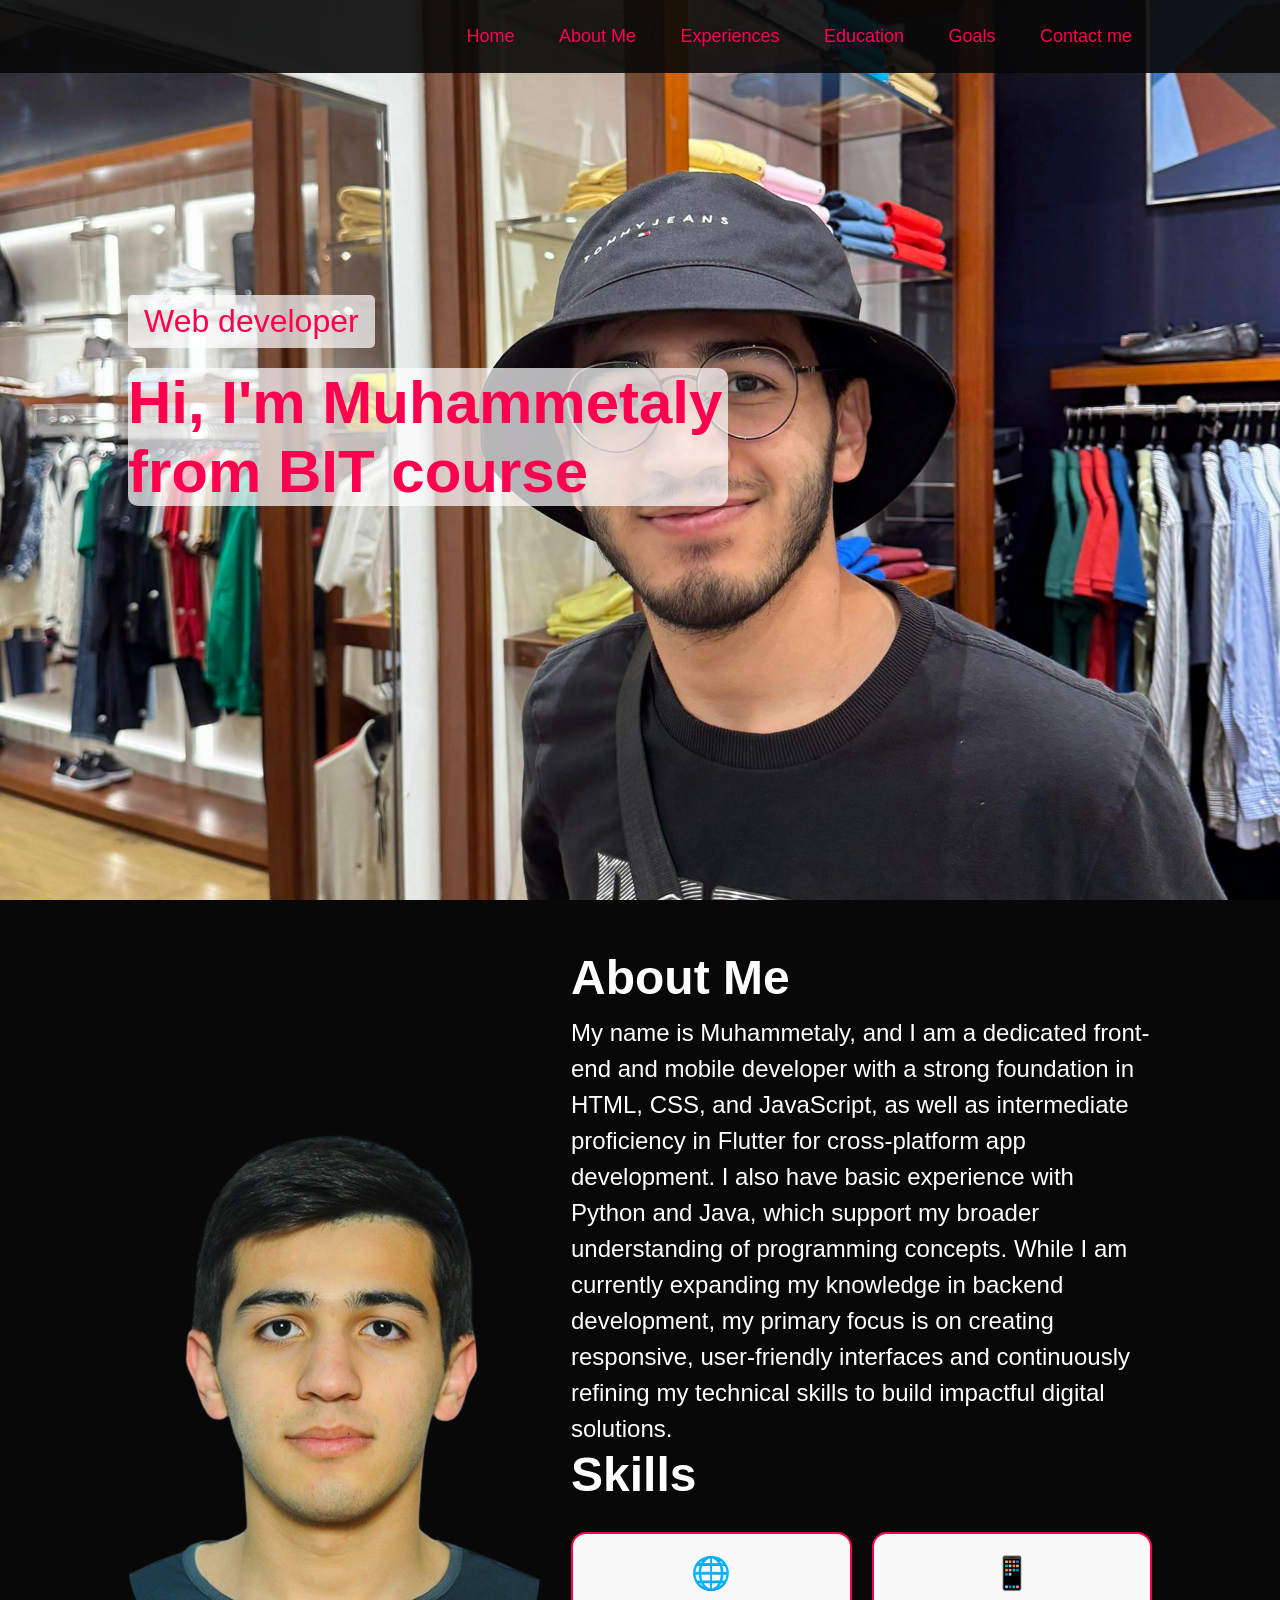
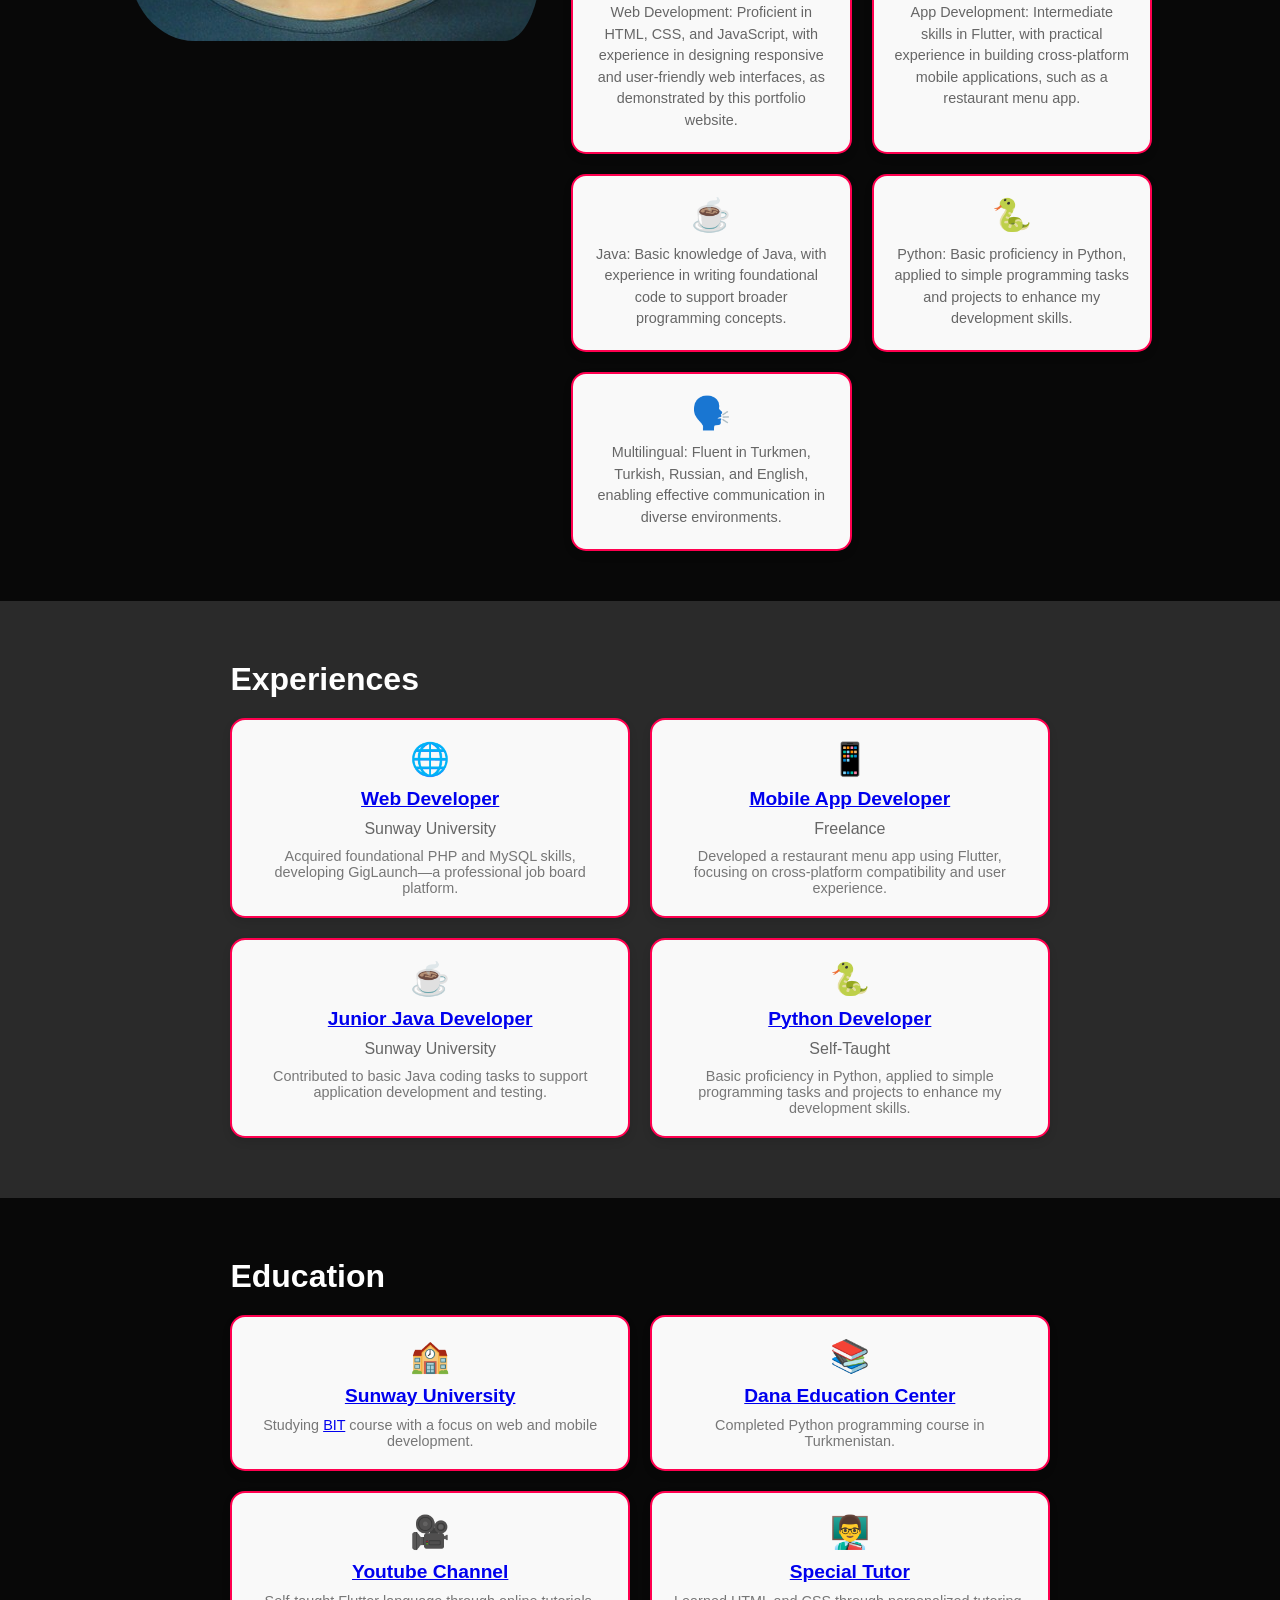
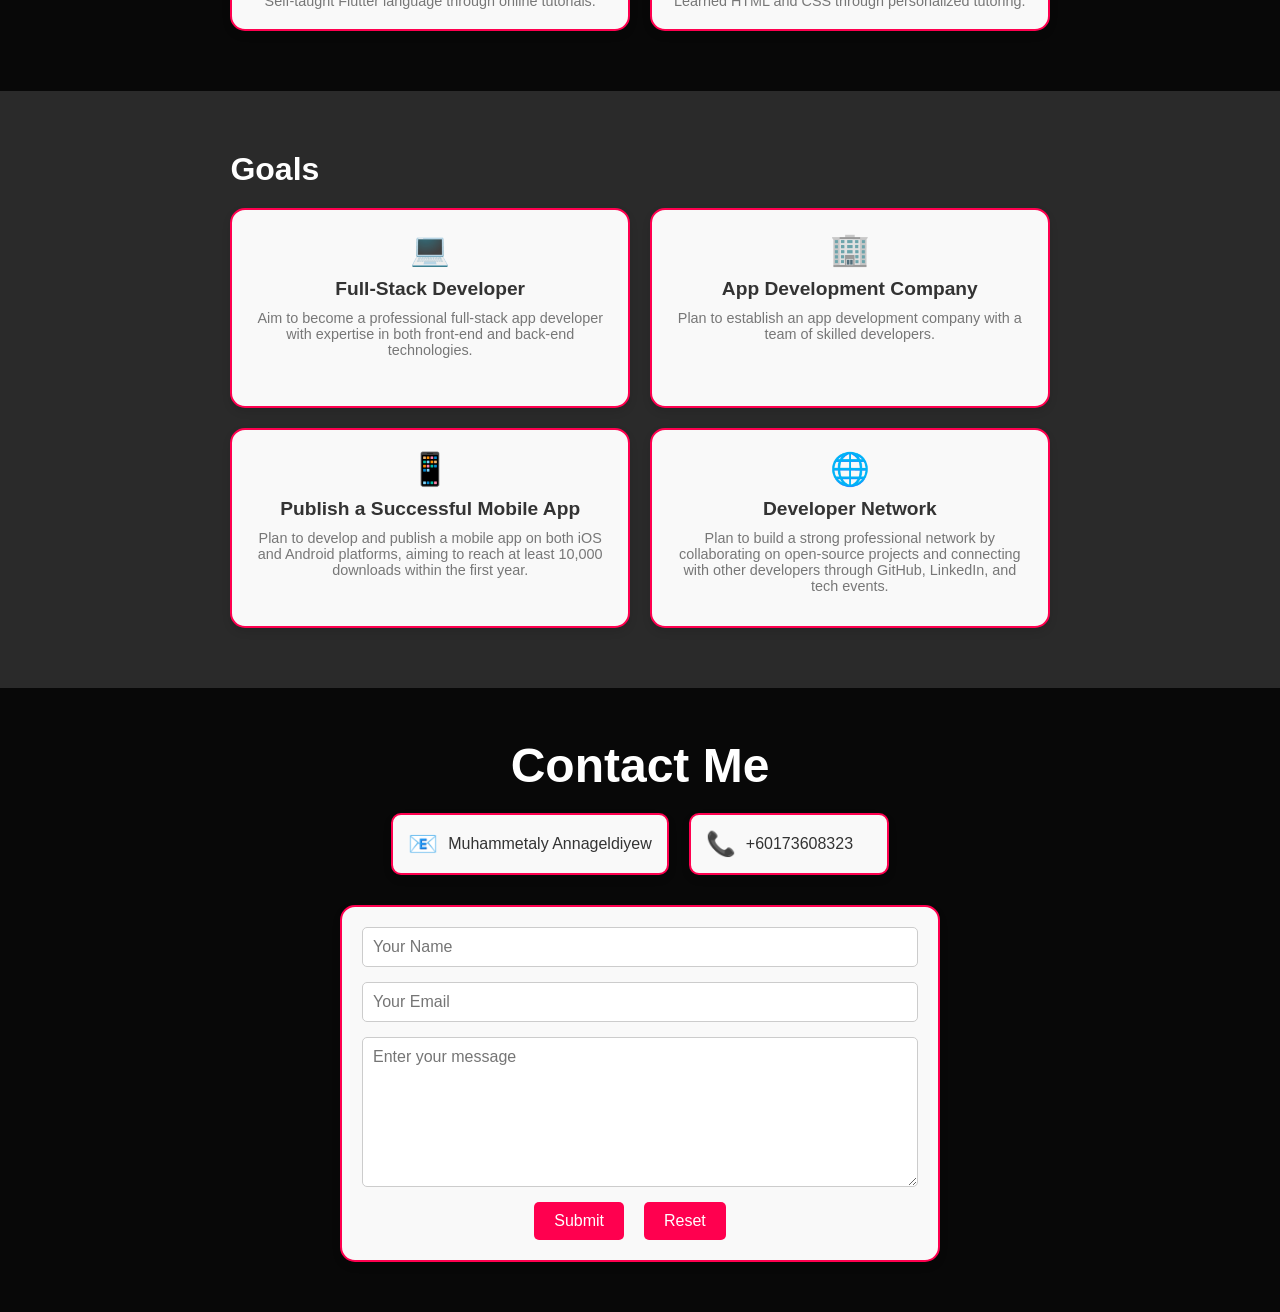
==== index.html @ e13650a8 "initial commit: Personal Portfolio Website" ====
<!DOCTYPE html>
<html>
<head>
    <meta charset="utf-8">
    <meta http-equiv="X-UA-Compatible" content="IE=edge">
    <meta name="viewport" content="width=device-width, initial-scale=1">
    <title>Muhammetaly_Portfolio</title>
    <link rel="stylesheet" href="style.css">
</head>

<body>
    <div class="home" id="header">
        <div class="container">
            <nav>
                <ul>
                    <li><a href="#header">Home</a></li>
                    <li><a href="#about-me">About Me</a></li>
                    <li><a href="#experiences">Experiences</a></li>
                    <li><a href="#education">Education</a></li>
                    <li><a href="#goals">Goals</a></li>
                    <li><a href="#contact-me">Contact me</a></li>
                </ul>
            </nav>
            <div class="header_text">
                <p>Web developer</p>
                <h1>Hi, I'm <span>Muhammetaly</span><br> from BIT course</h1>
            </div>
        </div>
    </div>
    <!-- --------------------About Me-------------------- -->
    <div class="about-me" id="about-me">
        <div class="row">
            <div class="about-column-1">
                <img src="images/user.png" alt="User Image">
            </div>
            <div class="about-column-2">
                <h1>About Me</h1>
                <p>My name is Muhammetaly, and I am a dedicated front-end and mobile developer with a strong foundation
                    in HTML, CSS, and JavaScript, as well as intermediate proficiency in Flutter for cross-platform app
                    development. I also have basic experience with Python and Java, which support my broader
                    understanding of programming concepts. While I am currently expanding my knowledge in backend
                    development, my primary focus is on creating responsive, user-friendly interfaces and continuously
                    refining my technical skills to build impactful digital solutions.</p>
                <h1>Skills</h1>
                <div class="skills-grid">
                    <div class="skill-item">
                        <div class="skill-icon">🌐</div>
                        <p>Web Development: Proficient in HTML, CSS, and JavaScript, with experience in designing
                            responsive and user-friendly web interfaces, as demonstrated by this portfolio website.</p>
                    </div>
                    <div class="skill-item">
                        <div class="skill-icon">📱</div>
                        <p>App Development: Intermediate skills in Flutter, with practical experience in building
                            cross-platform mobile applications, such as a restaurant menu app.</p>
                    </div>
                    <div class="skill-item">
                        <div class="skill-icon">☕</div>
                        <p>Java: Basic knowledge of Java, with experience in writing foundational code to support
                            broader programming concepts.</p>
                    </div>
                    <div class="skill-item">
                        <div class="skill-icon">🐍</div>
                        <p>Python: Basic proficiency in Python, applied to simple programming tasks and projects to
                            enhance my development skills.</p>
                    </div>
                    <div class="skill-item">
                        <div class="skill-icon">🗣️</div>
                        <p>Multilingual: Fluent in Turkmen, Turkish, Russian, and English, enabling effective
                            communication in diverse environments.</p>
                    </div>
                </div>
            </div>
        </div>
    </div>
    <!-- --------------------Experiences-------------------- -->
    <div class="experiences" id="experiences">
        <div class="container">
            <h1>Experiences</h1>
            <div class="experience-grid"
                style="grid-template-columns: repeat(2, 1fr); grid-template-rows: repeat(2, auto);">
                <div class="experience-card">
                    <div class="experience-icon">🌐</div>
                    <h3><a href="https://github.com/dev-muhammetaly/gig-launch-php"> Web Developer</a></h3>
                    <p class="company">Sunway University</p>
                    <p class="description">Acquired foundational PHP and MySQL skills, developing GigLaunch—a professional job board platform.</p>
                </div>
                <div class="experience-card">
                    <div class="experience-icon">📱</div>
                    <h3><a href="https://github.com/dev-muhammetaly/menu_app">Mobile App Developer</a></h3>
                    <p class="company">Freelance</p>
                    <p class="description">Developed a restaurant menu app using Flutter, focusing on cross-platform
                        compatibility and user experience.</p>
                </div>
                <div class="experience-card">
                    <div class="experience-icon">☕</div>
                    <h3><a href="https://github.com/dev-muhammetaly">Junior Java Developer</a></h3>
                    <p class="company">Sunway University</p>
                    <p class="description">Contributed to basic Java coding tasks to support application development and
                        testing.</p>
                </div>
                <div class="experience-card">
                    <div class="experience-icon">🐍</div>
                    <h3><a href="https://github.com/dev-muhammetaly">Python Developer</a></h3>
                    <p class="company">Self-Taught</p>
                    <p class="description">Basic proficiency in Python, applied to simple programming tasks and projects
                        to enhance my development skills.</p>
                </div>
            </div>
        </div>
    </div>
    <!-- --------------------Education-------------------- -->
    <div class="education" id="education">
        <div class="container">
            <h1>Education</h1>
            <div class="education-grid">
                <div class="education-card">
                    <div class="education-icon">🏫</div>
                    <h3><a href="https://sunwayuniversity.edu.my">Sunway University</a></h3>
                    <p class="description">Studying <a
                            href="https://sunwayuniversity.edu.my/school-of-computing-and-artificial-intelligence/courses/bachelor-of-science-honours-information">BIT</a>
                        course with a focus on web and mobile development.</p>
                </div>
                <div class="education-card">
                    <div class="education-icon">📚</div>
                    <h3><a
                            href="https://sunwayuniversity.edu.my/school-of-computing-and-artificial-intelligence/courses/bachelor-of-science-honours-information">Dana
                            Education Center</a>
                    </h3>
                    <p class="description">Completed Python programming course in Turkmenistan.</p>
                </div>
                <div class="education-card">
                    <div class="education-icon">🎥</div>
                    <h3> <a href="https://www.youtube.com/@FlutterMapp">Youtube Channel</a></h3>
                    <p class="description">Self-taught Flutter language through online tutorials.</p>
                </div>
                <div class="education-card">
                    <div class="education-icon">👨‍🏫</div>
                    <h3> <a href="https://en.wikipedia.org/wiki/HTML5">Special Tutor</a> </h3>
                    <p class="description">Learned HTML and CSS through personalized tutoring.</p>
                </div>
            </div>
        </div>
    </div>
    <!-- --------------------Goals-------------------- -->
    <div class="goals" id="goals">
        <div class="container">
            <h1>Goals</h1>
            <div class="goals-grid">
                <div class="goals-card">
                    <div class="goals-icon">💻</div>
                    <h3>Full-Stack Developer</h3>
                    <p class="description">Aim to become a professional full-stack app developer with expertise in both
                        front-end and back-end technologies.</p>
                </div>
                <div class="goals-card">
                    <div class="goals-icon">🏢</div>
                    <h3>App Development Company</h3>
                    <p class="description">Plan to establish an app development company with a team of skilled
                        developers.</p>
                </div>
                <div class="goals-card">
                   <div class="goals-icon">📱</div>
                <h3>Publish a Successful Mobile App</h3>
                <p class="description">Plan to develop and publish a mobile app on both iOS and Android platforms, aiming to reach at least 10,000 downloads within the first year.</p>
                </div>
                <div class="goals-card">
                   <div class="goals-icon">🌐</div>
                <h3>Developer Network</h3>
                <p class="description">Plan to build a strong professional network by collaborating on open-source projects and connecting with other developers through GitHub, LinkedIn, and tech events.</p>
                </div>
            </div>
        </div>
    </div>
    <!-- --------------------Contact-------------------- -->
<div class="contact-me" id="contact-me">
    <h1>Contact Me</h1>
    <div class="contact-info">
        <div class="contact-item">
            <span class="contact-icon">📧</span>
            <p>Muhammetaly Annageldiyew</p>
        </div>
        <div class="contact-item">
            <span class="contact-icon">📞</span>
            <p>+60173608323</p>
        </div>
    </div>
    <form class="contact-form" action="https://api.web3forms.com/submit" method="POST">
        <input type="hidden" name="access_key" value="2c7bf126-0a0d-4e1c-b1c8-e70b796e5138">
        <input type="text" name="Name" placeholder="Your Name" class="Contact-inputs" required>
        <input type="email" name="Email" placeholder="Your Email" class="Contact-inputs" required>
        <textarea name="Message" placeholder="Enter your message" class="Contact-inputs" required></textarea>
        <div class="form-buttons">
            <button type="submit">Submit</button>
            <button type="reset">Reset</button>
        </div>
    </form>
</div>
</body>

</html>
---- style.css ----
/* Global Styles: Setting up the base styling for the entire page */
* {
    padding: 0;
    margin: 0;
    font-family: "Poppins", sans-serif;
    box-sizing: border-box;
}

body {
    background: #080808;
    color: #fff;
}

/* Header Section: Styling for the header with navigation and introductory text */
#header {
    width: 100%;
    min-height: 100vh;
    background-image: url("images/bg.jpg");
    background-size: cover;
    background-position: center;
    background-repeat: no-repeat;
    background-attachment: fixed;
    position: relative;
}

.header_text p {
    font-size: 2rem;
    background: rgba(255, 255, 255, 0.7);
    padding: 0.5rem 1rem;
    border-radius: 5px;
    display: inline-block;
    color: #ff004f;
}

.container {
    padding: 10px 10%;
    position: relative;

}

.container img {
    margin: 40px 0px;
    height: 70px;
    width: 200px;
}

nav {
    display: flex;
    align-items: center;
    justify-content: flex-end;
    flex-wrap: wrap;
    position: fixed;
    top: 0;
    right: 0;
    width: 100%;
    background: rgba(8, 8, 8, 0.9);
    padding: 1rem 10%;
    z-index: 1000;
}

nav ul li {
    display: inline-block;
    list-style: none;
    margin: 10px 20px;
}

nav ul li a {
    color: #ff004f;
    font-size: 20px;
    text-decoration: none;
    font-size: 18px;
    position: relative;
    transition: color 0.3s ease;
}

nav ul li a::after {
    content: "";
    width: 0;
    height: 3px;
    background: #ff004f;
    position: absolute;
    left: 0;
    bottom: -6px;
    transition: width 0.5s ease;
}

nav ul li a:hover::after {
    width: 100%;
}

.header_text {
    margin-top: 20%;
    font-size: 30px;
    padding-top: 80px;
    width: 600px;
    
    
}

.header_text h1 {
    font-size: 60px;
    margin-top: 20px;
    background: rgba(255, 255, 255, 0.7);
    border-radius: 10px;
    color: #ff004f;
}


/* About Me Section */
.about-me {
    height: auto;
    display: flex;
    padding: 50px 10%;
    min-height: auto;
}

.row {
    display: flex;
    width: 100%;
    align-items: flex-start;
}

.about-column-1 img {
    max-height: 600px;
    width: auto;
    border-radius: 15%;
    padding-right: 30px;
    margin-top: 160px;
}

.about-column-2 h1 {
    padding-bottom: 10px;
    font-size: 48px;
}

.about-column-2 p {
    font-size: 24px;
    line-height: 1.5;
}

.skills-grid {
    display: grid;
    grid-template-columns: repeat(2, 1fr);
    gap: 20px;
    margin-top: 20px;
}

.skill-item {
    background-color: #f9f9f9;
    padding: 20px;
    border-radius: 15px;
    box-shadow: 0 4px 8px rgba(0, 0, 0, 0.1);
    text-align: center;
    border: 2px solid #ff004f;
}

.skill-icon {
    font-size: 2em;
    margin-bottom: 10px;
    color: #ff004f;
}

.skill-item p {
    font-size: 0.9em;
    color: #666;
    margin: 0;
}

/* Experiences Section */
.experiences {
   background-color: #2a2a2a;
    padding: 50px 10%;
    z-index: 0;
}

.experience-grid {
    display: grid;
    grid-template-columns: repeat(3, 1fr);
    gap: 20px;
    margin-top: 20px;
}

.experience-card {
    background-color: #f9f9f9;
    padding: 20px;
    border-radius: 15px;
    box-shadow: 0 4px 8px rgba(0, 0, 0, 0.1);
    text-align: center;
    border: 2px solid #ff004f;
    transition: transform 0.3s, box-shadow 0.3s;
}

.experience-card:hover {
    transform: translateY(-5px);
    box-shadow: 0 6px 12px rgba(0, 0, 0, 0.2);
}

.experience-icon {
    font-size: 2em;
    color: #ff004f;
    margin-bottom: 10px;
}

.experience-card h3 {
    font-size: 1.2em;
    color: #333;
    margin: 10px 0;
}

.experience-card .company {
    font-size: 1em;
    color: #666;
    margin-bottom: 10px;
}

.experience-card .description {
    font-size: 0.9em;
    color: #777;
}

/* Education Section */
.education {
    padding: 50px 10%;
}

.education-grid {
    display: grid;
    grid-template-columns: repeat(2, 1fr);
    gap: 20px;
    margin-top: 20px;
}

.education-card {
    background-color: #f9f9f9;
    padding: 20px;
    border-radius: 15px;
    box-shadow: 0 4px 8px rgba(0, 0, 0, 0.1);
    text-align: center;
    border: 2px solid #ff004f;
    transition: transform 0.3s, box-shadow 0.3s;
}

.education-card:hover {
    transform: translateY(-5px);
    box-shadow: 0 6px 12px rgba(0, 0, 0, 0.2);
}

.education-icon {
    font-size: 2em;
    color: #ff004f;
    margin-bottom: 10px;
}

.education-card h3 {
    font-size: 1.2em;
    color: #333;
    margin: 10px 0;
}

.education-card .description {
    font-size: 0.9em;
    color: #777;
}

/* Goals Section */
.goals {
    background-color: #2a2a2a;
    padding: 50px 10%;
}

.goals-grid {
    display: grid;
    grid-template-columns: repeat(2, 1fr);
    gap: 20px;
    margin-top: 20px;
}

.goals-card {
    height: 200px;
    background-color: #f9f9f9;
    padding: 20px;
    border-radius: 15px;
    box-shadow: 0 4px 8px rgba(0, 0, 0, 0.1);
    text-align: center;
    border: 2px solid #ff004f;
    transition: transform 0.3s, box-shadow 0.3s;
}

.goals-card:hover {
    transform: translateY(-5px);
    box-shadow: 0 6px 12px rgba(0, 0, 0, 0.2);
}

.goals-icon {
    font-size: 2em;
    color: #ff004f;
    margin-bottom: 10px;
}

.goals-card h3 {
    font-size: 1.2em;
    color: #333;
    margin: 10px 0;
}

.goals-card .description {
    font-size: 0.9em;
    color: #777;
}

/* Contact Me Section */
.contact-me {
    padding: 50px 10%;
    text-align: center;
}

.contact-me h1 {
    font-size: 48px;
    margin-bottom: 20px;
    color: #fff;
}

.contact-info {
    display: flex;
    flex-wrap: wrap;
    justify-content: center;
    gap: 20px;
    margin-bottom: 30px;
}

.contact-item {
    background-color: #f9f9f9;
    padding: 15px;
    border-radius: 10px;
    box-shadow: 0 4px 8px rgba(0, 0, 0, 0.1);
    border: 2px solid #ff004f;
    display: flex;
    align-items: center;
    gap: 10px;
    transition: transform 0.3s, box-shadow 0.3s;
    min-width: 200px;
}

.contact-item:hover {
    transform: translateY(-5px);
    box-shadow: 0 6px 12px rgba(0, 0, 0, 0.2);
}

.contact-icon {
    font-size: 1.5em;
    color: #ff004f;
}

.contact-item p {
    font-size: 1em;
    color: #333;
    margin: 0;
    white-space: nowrap;
}

.contact-form {
    display: flex;
    flex-direction: column;
    align-items: center;
    gap: 15px;
    max-width: 600px;
    margin: 0 auto;
    background-color: #f9f9f9;
    padding: 20px;
    border-radius: 15px;
    box-shadow: 0 4px 8px rgba(0, 0, 0, 0.1);
    border: 2px solid #ff004f;
}

.Contact-inputs {
    width: 100%;
    padding: 10px;
    font-size: 16px;
    border: 1px solid #ccc;
    border-radius: 5px;
    outline: none;
    transition: border-color 0.3s;
}

.Contact-inputs:focus {
    border-color: #ff004f;
}

.contact-form textarea {
    min-height: 150px;
    resize: vertical;
}

.form-buttons{
    display: flex;
    flex-direction: row;
}
.contact-form button {
    padding: 10px 20px;
    margin-right: 20px;
    font-size: 16px;
    background-color: #ff004f;
    color: #fff;
    border: none;
    border-radius: 5px;
    cursor: pointer;
    transition: background-color 0.3s;
}

.contact-form button:hover {
    background-color: #e60045;
}
 .about-me,
    .experiences,
    .education,
    .goals,
    .contact-me {
        z-index: -1000;
    }

/* Responsive Design for small screens */
@media (max-width: 1024px) {
    .experience-grid,
    .education-grid,
    .goals-grid {
        grid-template-columns: repeat(2, 1fr);
    }

    .row {
        flex-direction: column;
        align-items: center;
    }

    .about-column-1 img {
        padding-right: 0;
        margin-bottom: 20px;
    }
}

@media (max-width: 768px) {
    .experience-grid,
    .education-grid,
    .goals-grid {
        grid-template-columns: 1fr;
    }

    nav {
        justify-content: center;
    }

    nav ul li {
        margin: 10px;
    }

    .header_text {
        margin-top: 10%;
        padding-top: 60px;
    }

    .header_text h1 {
        font-size: 40px;
    }

    .about-me,
    .experiences,
    .education,
    .goals,
    .contact-me {
        padding: 30px 5%;
        width: auto;
    }

    .about-column-2 h1 {
        font-size: 36px;
    }

    .about-column-2 p {
        font-size: 18px;
    }

    .skills-grid {
        grid-template-columns: 1fr;
    }

    .experience-card h3,
    .education-card h3,
    .goals-card h3 {
        font-size: 1em;
    }

    .experience-card .company,
    .experience-card .description,
    .education-card .description,
    .goals-card .description {
        font-size: 0.8em;
    }

    .contact-me {
        padding: 30px 5%;
    }

    .contact-info {
        flex-direction: column;
        align-items: center;
    }
}
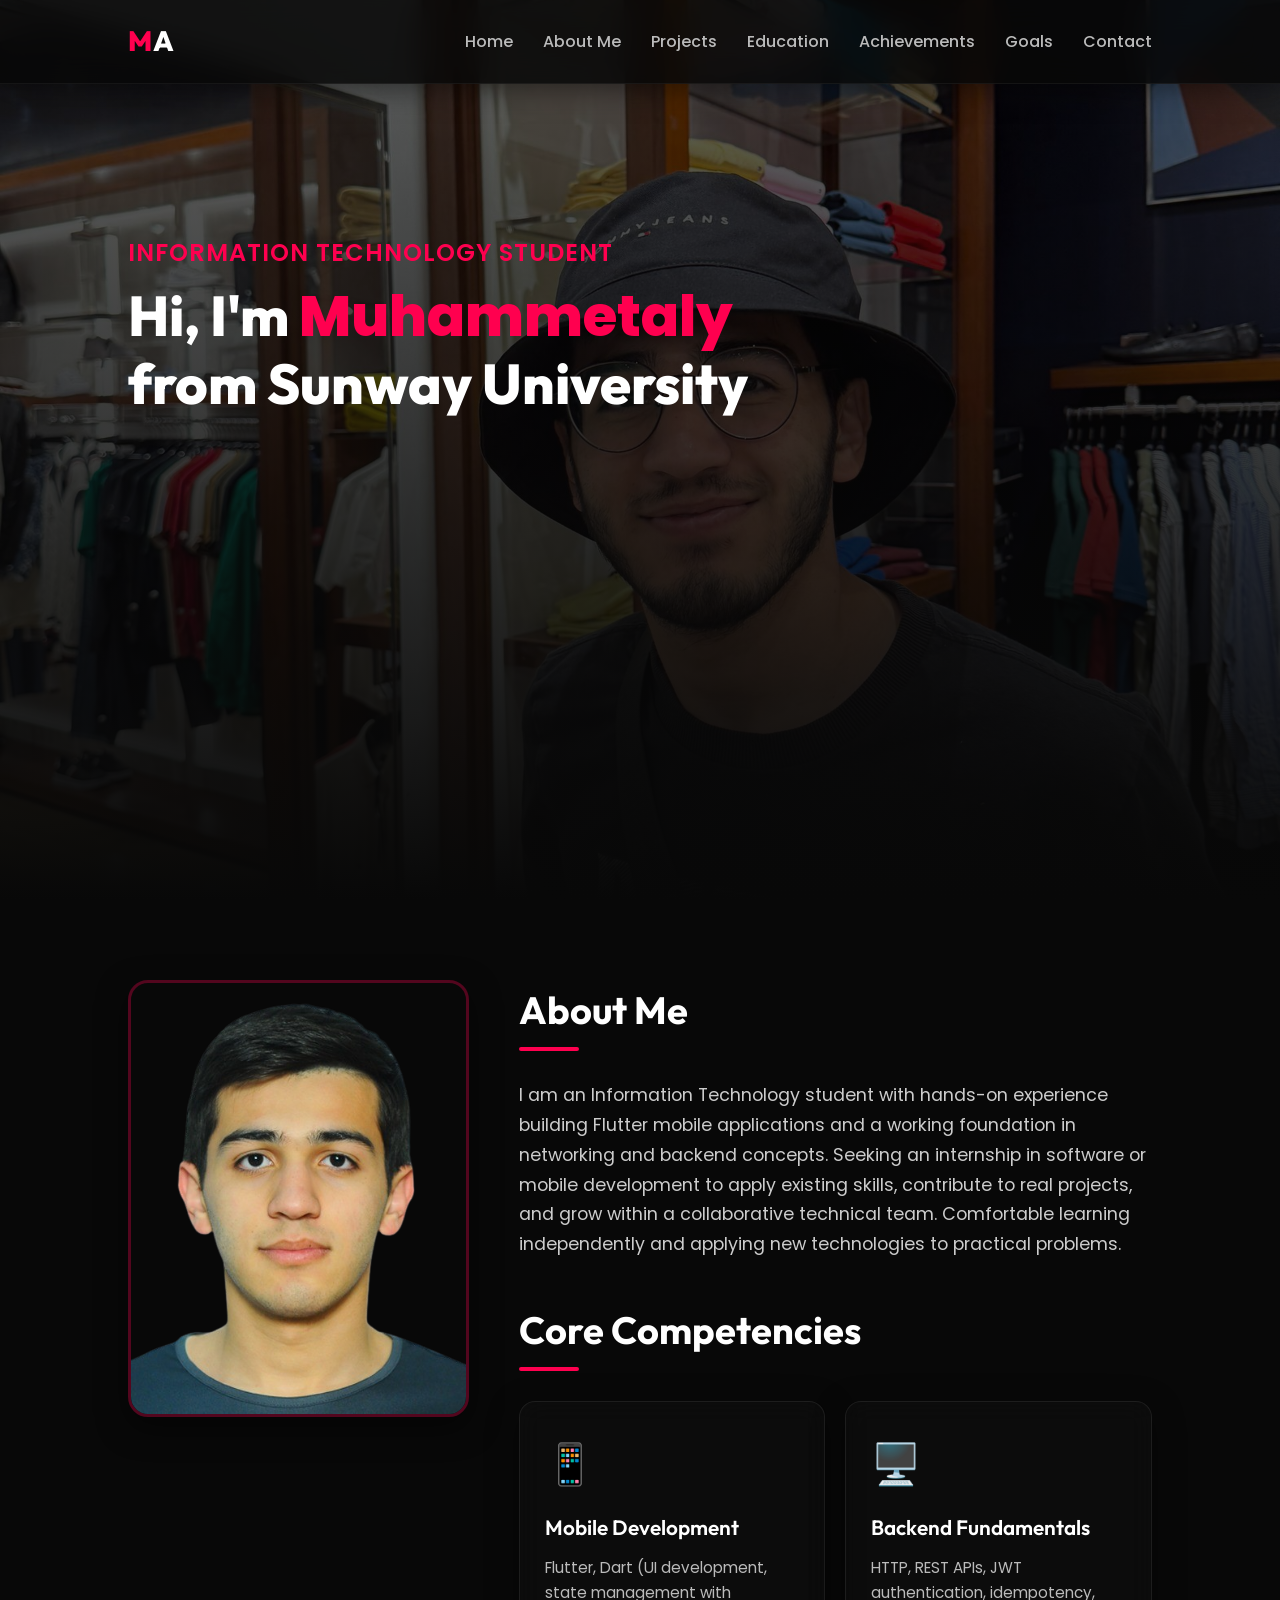
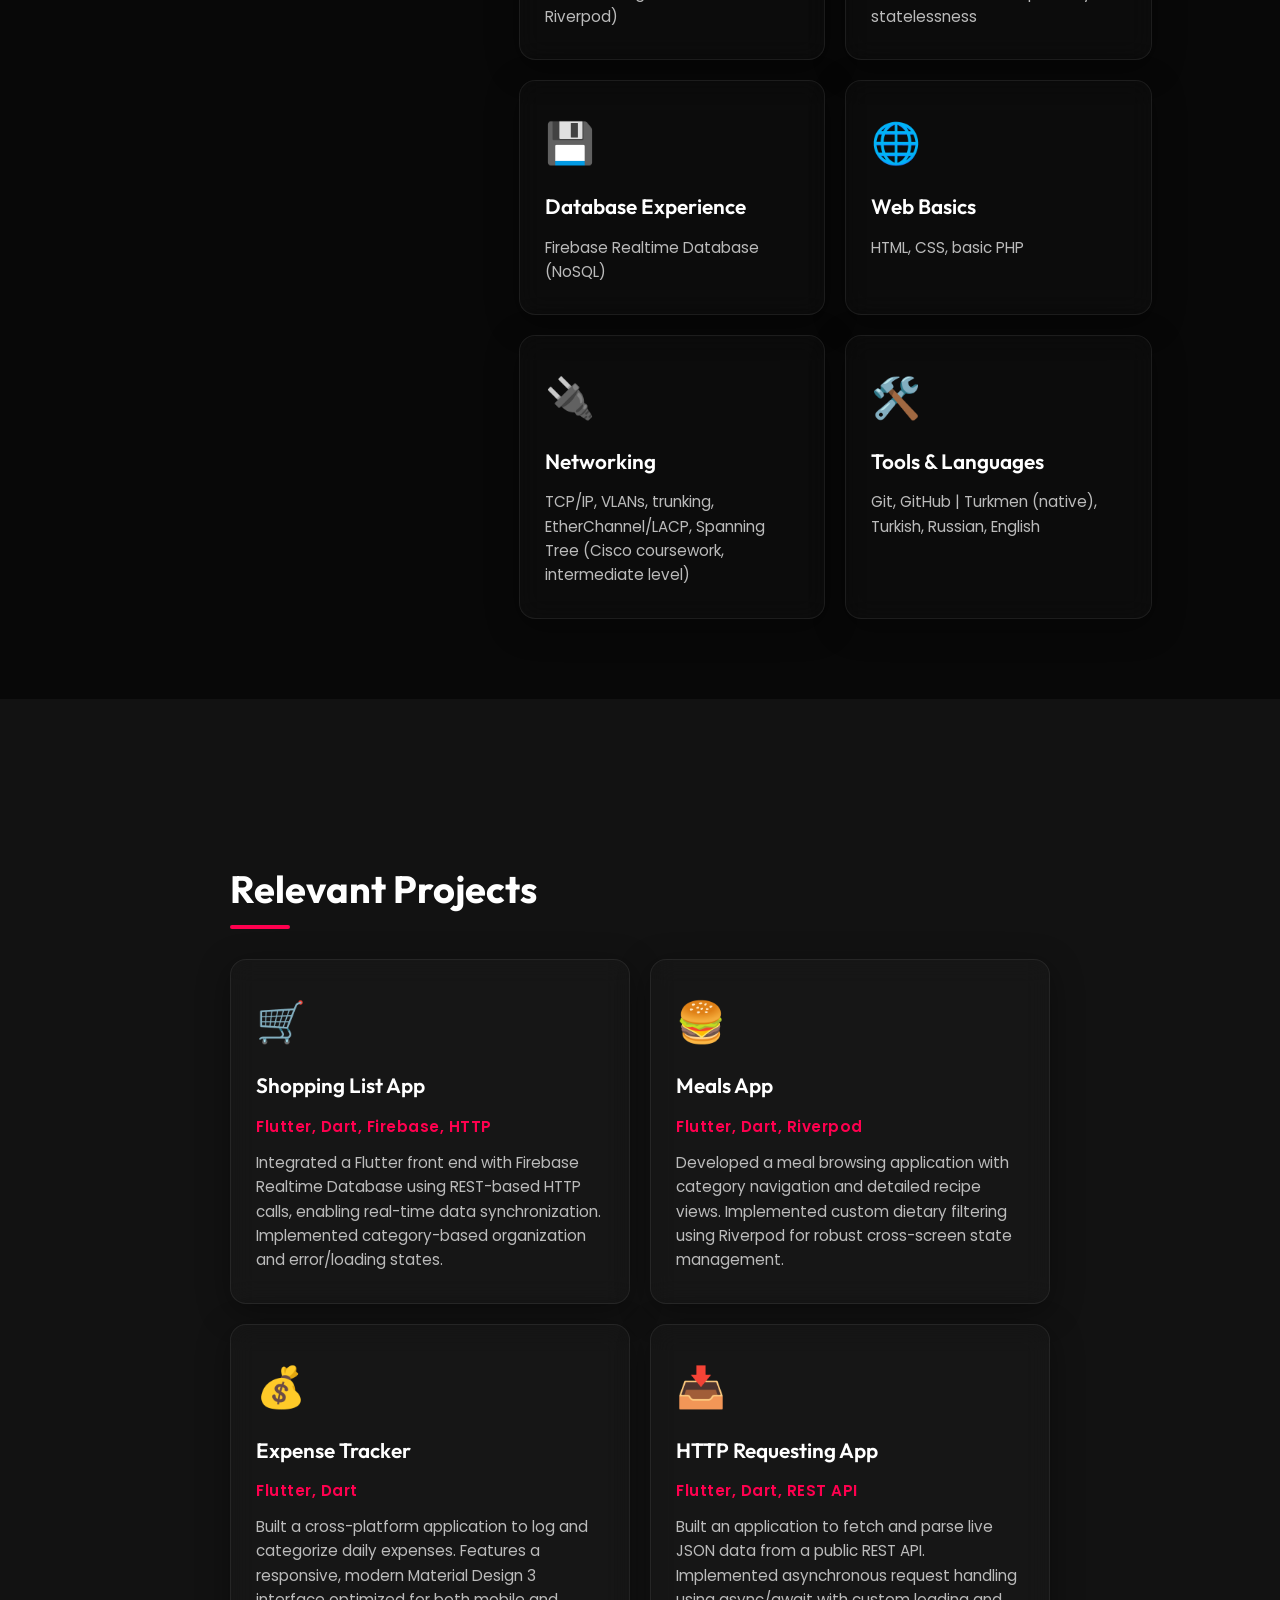
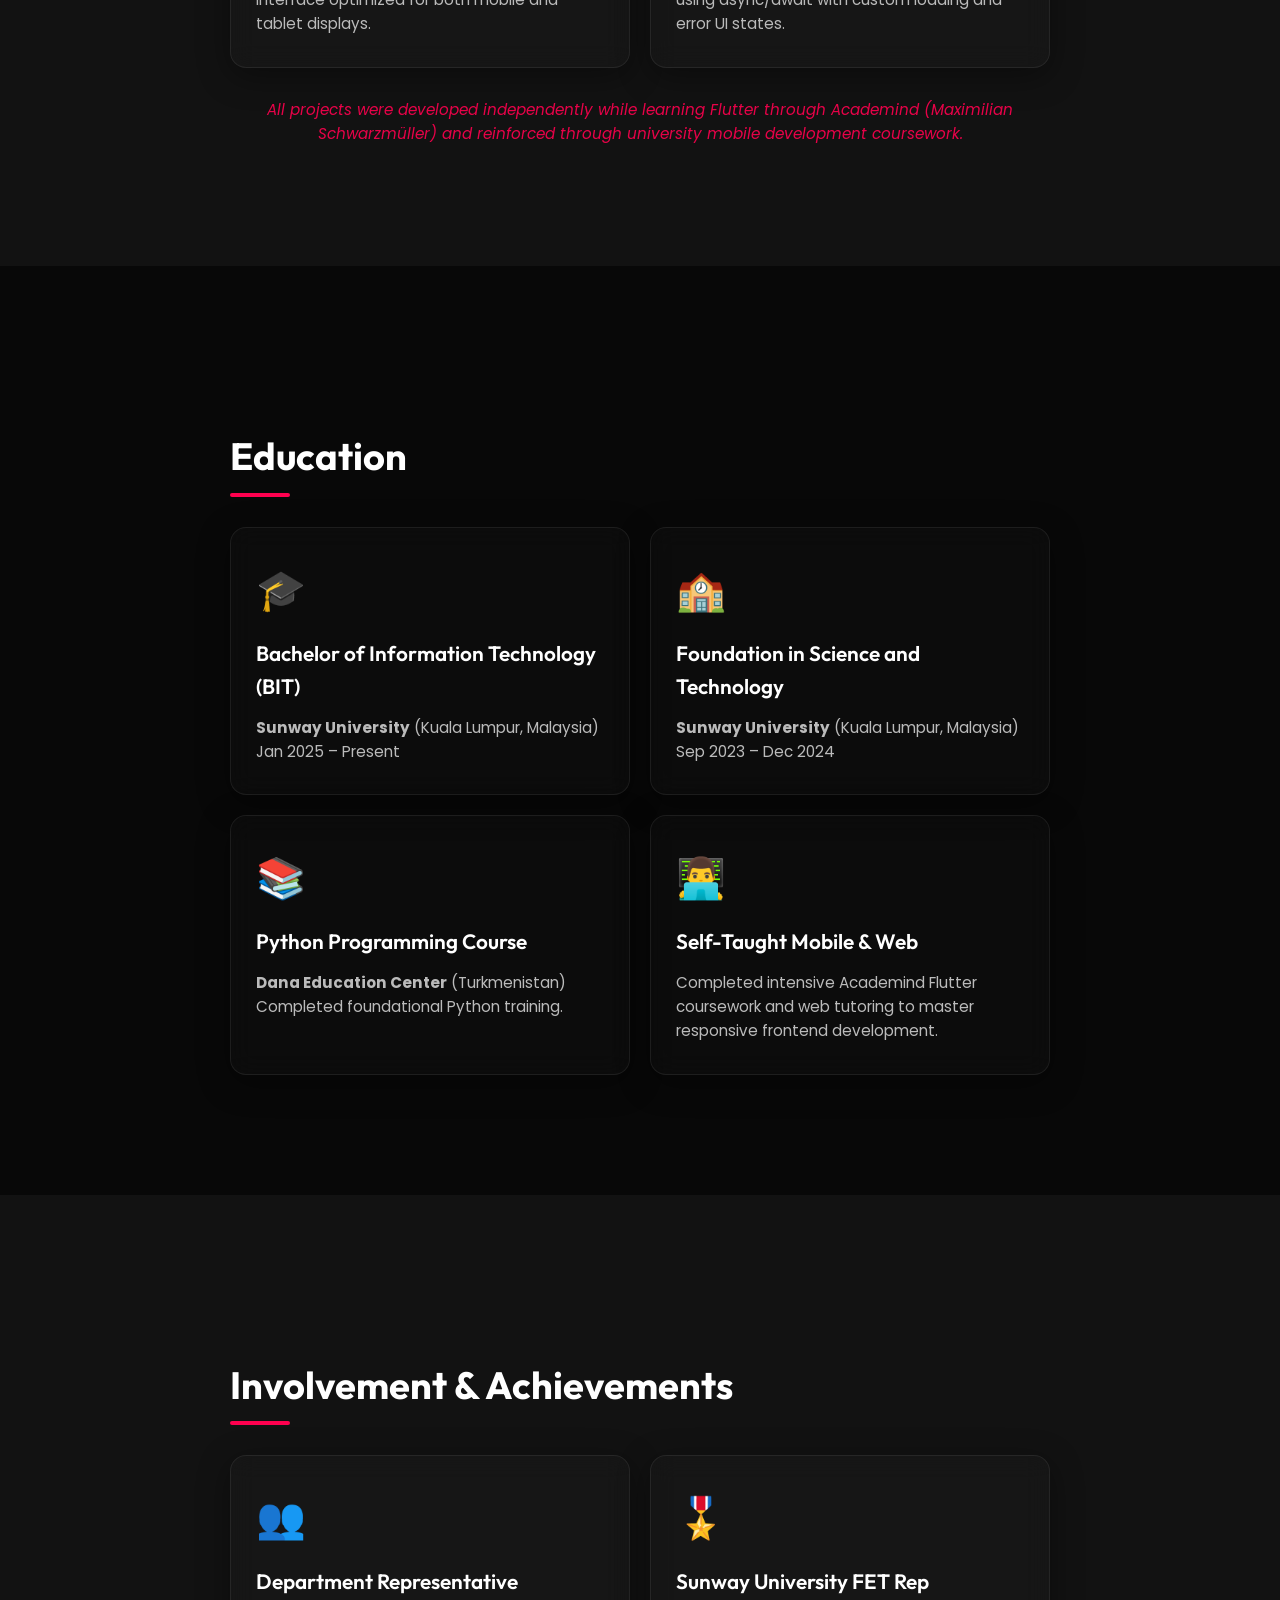
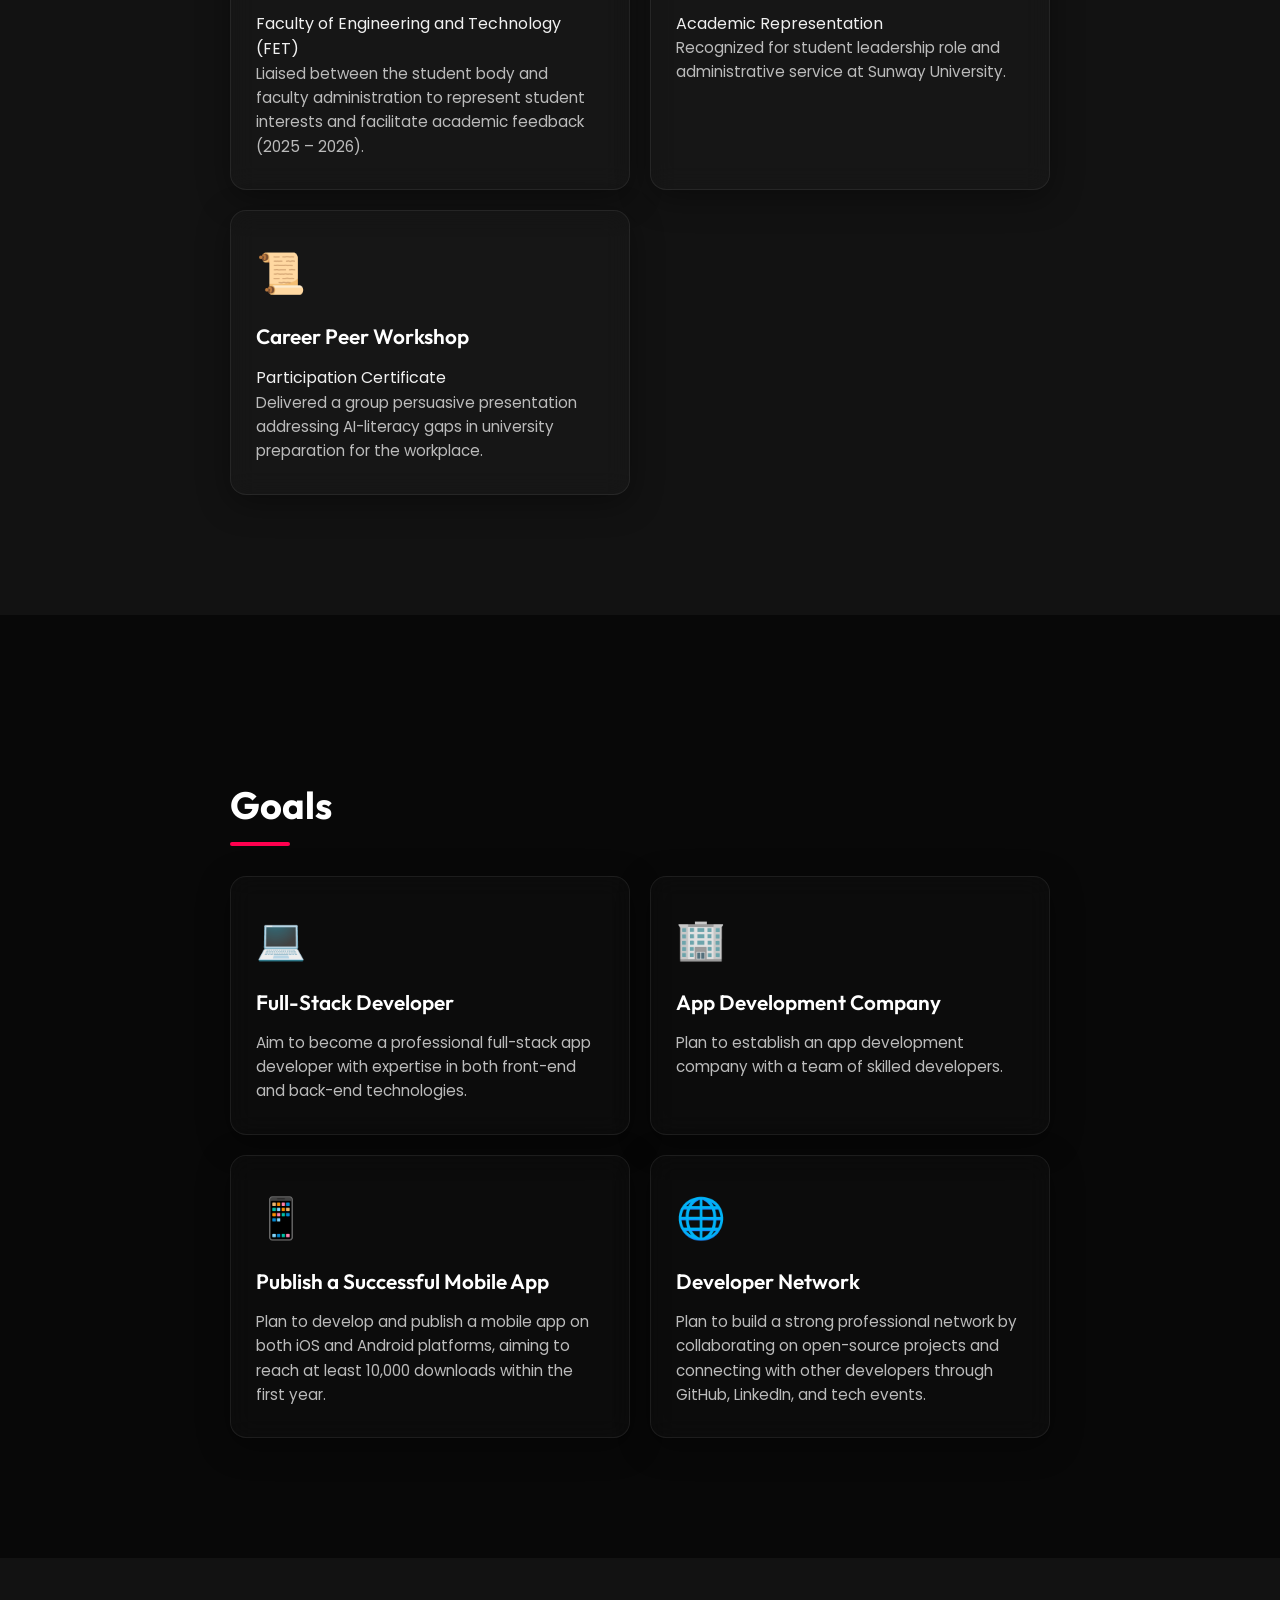
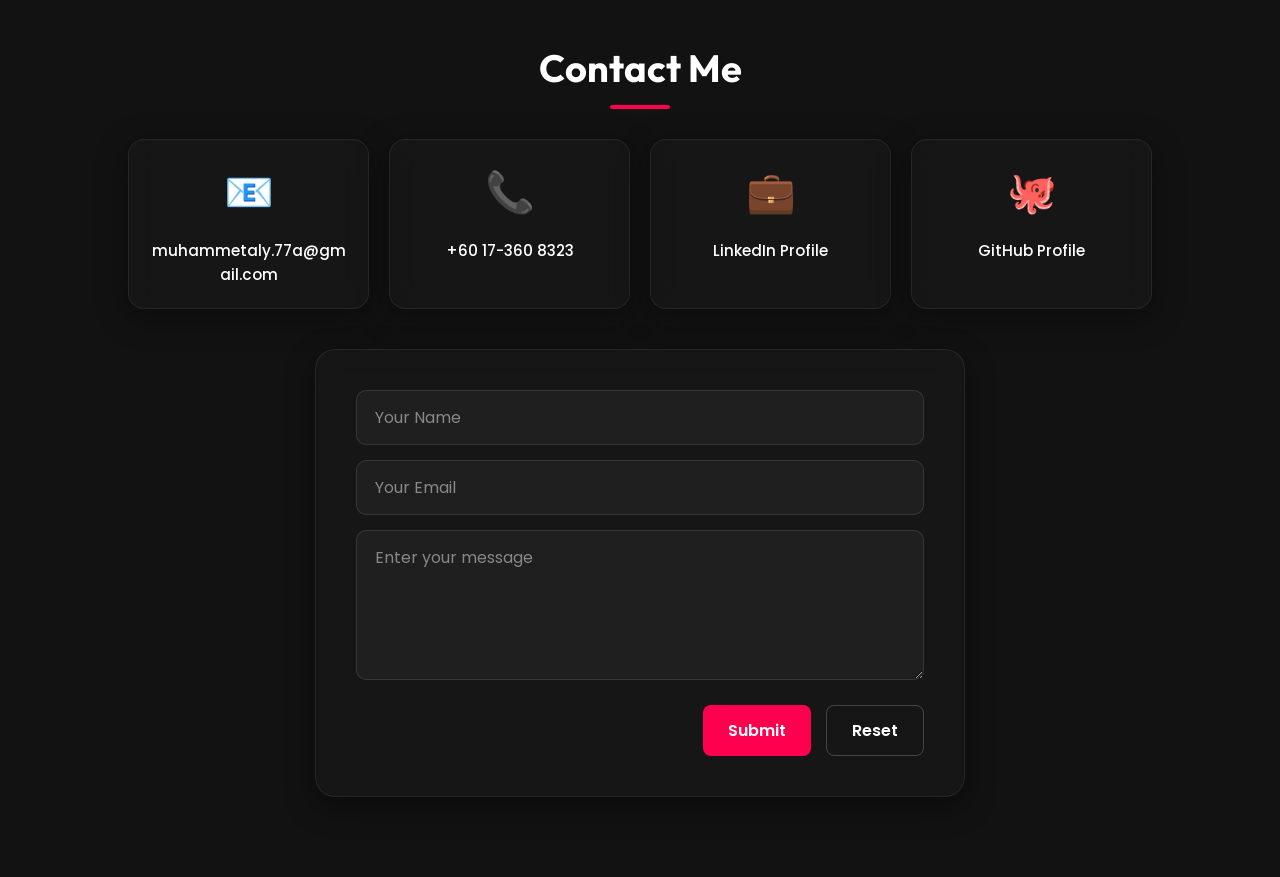
==== commit bb83198b: "Update portfolio with details from master resume and redesign UI" ====
--- a/index.html
+++ b/index.html
@@ -1,146 +1,178 @@
 <!DOCTYPE html>
-<html>
+<html lang="en">
 <head>
     <meta charset="utf-8">
     <meta http-equiv="X-UA-Compatible" content="IE=edge">
     <meta name="viewport" content="width=device-width, initial-scale=1">
-    <title>Muhammetaly_Portfolio</title>
+    <title>Muhammetaly Annageldiyew | Portfolio</title>
     <link rel="stylesheet" href="style.css">
+    <!-- Google Fonts for premium typography -->
+    <link rel="preconnect" href="https://fonts.googleapis.com">
+    <link rel="preconnect" href="https://fonts.gstatic.com" crossorigin>
+    <link href="https://fonts.googleapis.com/css2?family=Outfit:wght@300;400;600;800&family=Poppins:wght@300;400;600;700&display=swap" rel="stylesheet">
+    <script src="tab.js" defer></script>
 </head>
 
 <body>
+    <!-- --------------------Header / Home-------------------- -->
     <div class="home" id="header">
         <div class="container">
             <nav>
+                <div class="nav-logo">MA</div>
                 <ul>
                     <li><a href="#header">Home</a></li>
                     <li><a href="#about-me">About Me</a></li>
-                    <li><a href="#experiences">Experiences</a></li>
+                    <li><a href="#experiences">Projects</a></li>
                     <li><a href="#education">Education</a></li>
+                    <li><a href="#achievements">Achievements</a></li>
                     <li><a href="#goals">Goals</a></li>
-                    <li><a href="#contact-me">Contact me</a></li>
+                    <li><a href="#contact-me">Contact</a></li>
                 </ul>
             </nav>
             <div class="header_text">
-                <p>Web developer</p>
-                <h1>Hi, I'm <span>Muhammetaly</span><br> from BIT course</h1>
-            </div>
-        </div>
-    </div>
+                <p>Information Technology Student</p>
+                <h1>Hi, I'm <span>Muhammetaly</span><br> from Sunway University</h1>
+            </div>
+        </div>
+    </div>
+
     <!-- --------------------About Me-------------------- -->
     <div class="about-me" id="about-me">
         <div class="row">
             <div class="about-column-1">
-                <img src="images/user.png" alt="User Image">
+                <img src="images/user.png" alt="Muhammetaly Annageldiyew">
             </div>
             <div class="about-column-2">
                 <h1>About Me</h1>
-                <p>My name is Muhammetaly, and I am a dedicated front-end and mobile developer with a strong foundation
-                    in HTML, CSS, and JavaScript, as well as intermediate proficiency in Flutter for cross-platform app
-                    development. I also have basic experience with Python and Java, which support my broader
-                    understanding of programming concepts. While I am currently expanding my knowledge in backend
-                    development, my primary focus is on creating responsive, user-friendly interfaces and continuously
-                    refining my technical skills to build impactful digital solutions.</p>
-                <h1>Skills</h1>
+                <p class="about-desc">I am an Information Technology student with hands-on experience building Flutter mobile applications and a working foundation in networking and backend concepts. Seeking an internship in software or mobile development to apply existing skills, contribute to real projects, and grow within a collaborative technical team. Comfortable learning independently and applying new technologies to practical problems.</p>
+                
+                <h1>Core Competencies</h1>
                 <div class="skills-grid">
                     <div class="skill-item">
+                        <div class="skill-icon">📱</div>
+                        <h3>Mobile Development</h3>
+                        <p>Flutter, Dart (UI development, state management with Riverpod)</p>
+                    </div>
+                    <div class="skill-item">
+                        <div class="skill-icon">🖥️</div>
+                        <h3>Backend Fundamentals</h3>
+                        <p>HTTP, REST APIs, JWT authentication, idempotency, statelessness</p>
+                    </div>
+                    <div class="skill-item">
+                        <div class="skill-icon">💾</div>
+                        <h3>Database Experience</h3>
+                        <p>Firebase Realtime Database (NoSQL)</p>
+                    </div>
+                    <div class="skill-item">
                         <div class="skill-icon">🌐</div>
-                        <p>Web Development: Proficient in HTML, CSS, and JavaScript, with experience in designing
-                            responsive and user-friendly web interfaces, as demonstrated by this portfolio website.</p>
-                    </div>
-                    <div class="skill-item">
-                        <div class="skill-icon">📱</div>
-                        <p>App Development: Intermediate skills in Flutter, with practical experience in building
-                            cross-platform mobile applications, such as a restaurant menu app.</p>
-                    </div>
-                    <div class="skill-item">
-                        <div class="skill-icon">☕</div>
-                        <p>Java: Basic knowledge of Java, with experience in writing foundational code to support
-                            broader programming concepts.</p>
-                    </div>
-                    <div class="skill-item">
-                        <div class="skill-icon">🐍</div>
-                        <p>Python: Basic proficiency in Python, applied to simple programming tasks and projects to
-                            enhance my development skills.</p>
-                    </div>
-                    <div class="skill-item">
-                        <div class="skill-icon">🗣️</div>
-                        <p>Multilingual: Fluent in Turkmen, Turkish, Russian, and English, enabling effective
-                            communication in diverse environments.</p>
-                    </div>
-                </div>
-            </div>
-        </div>
-    </div>
-    <!-- --------------------Experiences-------------------- -->
+                        <h3>Web Basics</h3>
+                        <p>HTML, CSS, basic PHP</p>
+                    </div>
+                    <div class="skill-item">
+                        <div class="skill-icon">🔌</div>
+                        <h3>Networking</h3>
+                        <p>TCP/IP, VLANs, trunking, EtherChannel/LACP, Spanning Tree (Cisco coursework, intermediate level)</p>
+                    </div>
+                    <div class="skill-item">
+                        <div class="skill-icon">🛠️</div>
+                        <h3>Tools & Languages</h3>
+                        <p>Git, GitHub | Turkmen (native), Turkish, Russian, English</p>
+                    </div>
+                </div>
+            </div>
+        </div>
+    </div>
+
+    <!-- --------------------Projects / Experiences-------------------- -->
     <div class="experiences" id="experiences">
         <div class="container">
-            <h1>Experiences</h1>
-            <div class="experience-grid"
-                style="grid-template-columns: repeat(2, 1fr); grid-template-rows: repeat(2, auto);">
-                <div class="experience-card">
-                    <div class="experience-icon">🌐</div>
-                    <h3><a href="https://github.com/dev-muhammetaly/gig-launch-php"> Web Developer</a></h3>
-                    <p class="company">Sunway University</p>
-                    <p class="description">Acquired foundational PHP and MySQL skills, developing GigLaunch—a professional job board platform.</p>
-                </div>
-                <div class="experience-card">
-                    <div class="experience-icon">📱</div>
-                    <h3><a href="https://github.com/dev-muhammetaly/menu_app">Mobile App Developer</a></h3>
-                    <p class="company">Freelance</p>
-                    <p class="description">Developed a restaurant menu app using Flutter, focusing on cross-platform
-                        compatibility and user experience.</p>
-                </div>
-                <div class="experience-card">
-                    <div class="experience-icon">☕</div>
-                    <h3><a href="https://github.com/dev-muhammetaly">Junior Java Developer</a></h3>
-                    <p class="company">Sunway University</p>
-                    <p class="description">Contributed to basic Java coding tasks to support application development and
-                        testing.</p>
-                </div>
-                <div class="experience-card">
-                    <div class="experience-icon">🐍</div>
-                    <h3><a href="https://github.com/dev-muhammetaly">Python Developer</a></h3>
-                    <p class="company">Self-Taught</p>
-                    <p class="description">Basic proficiency in Python, applied to simple programming tasks and projects
-                        to enhance my development skills.</p>
-                </div>
-            </div>
-        </div>
-    </div>
+            <h1>Relevant Projects</h1>
+            <div class="experience-grid">
+                <div class="experience-card">
+                    <div class="experience-icon">🛒</div>
+                    <h3>Shopping List App</h3>
+                    <p class="company">Flutter, Dart, Firebase, HTTP</p>
+                    <p class="description">Integrated a Flutter front end with Firebase Realtime Database using REST-based HTTP calls, enabling real-time data synchronization. Implemented category-based organization and error/loading states.</p>
+                </div>
+                <div class="experience-card">
+                    <div class="experience-icon">🍔</div>
+                    <h3>Meals App</h3>
+                    <p class="company">Flutter, Dart, Riverpod</p>
+                    <p class="description">Developed a meal browsing application with category navigation and detailed recipe views. Implemented custom dietary filtering using Riverpod for robust cross-screen state management.</p>
+                </div>
+                <div class="experience-card">
+                    <div class="experience-icon">💰</div>
+                    <h3>Expense Tracker</h3>
+                    <p class="company">Flutter, Dart</p>
+                    <p class="description">Built a cross-platform application to log and categorize daily expenses. Features a responsive, modern Material Design 3 interface optimized for both mobile and tablet displays.</p>
+                </div>
+                <div class="experience-card">
+                    <div class="experience-icon">📥</div>
+                    <h3>HTTP Requesting App</h3>
+                    <p class="company">Flutter, Dart, REST API</p>
+                    <p class="description">Built an application to fetch and parse live JSON data from a public REST API. Implemented asynchronous request handling using async/await with custom loading and error UI states.</p>
+                </div>
+            </div>
+            <p class="projects-note">All projects were developed independently while learning Flutter through Academind (Maximilian Schwarzmüller) and reinforced through university mobile development coursework.</p>
+        </div>
+    </div>
+
     <!-- --------------------Education-------------------- -->
     <div class="education" id="education">
         <div class="container">
             <h1>Education</h1>
             <div class="education-grid">
                 <div class="education-card">
+                    <div class="education-icon">🎓</div>
+                    <h3>Bachelor of Information Technology (BIT)</h3>
+                    <p class="description"><strong>Sunway University</strong> (Kuala Lumpur, Malaysia)<br>Jan 2025 – Present</p>
+                </div>
+                <div class="education-card">
                     <div class="education-icon">🏫</div>
-                    <h3><a href="https://sunwayuniversity.edu.my">Sunway University</a></h3>
-                    <p class="description">Studying <a
-                            href="https://sunwayuniversity.edu.my/school-of-computing-and-artificial-intelligence/courses/bachelor-of-science-honours-information">BIT</a>
-                        course with a focus on web and mobile development.</p>
+                    <h3>Foundation in Science and Technology</h3>
+                    <p class="description"><strong>Sunway University</strong> (Kuala Lumpur, Malaysia)<br>Sep 2023 – Dec 2024</p>
                 </div>
                 <div class="education-card">
                     <div class="education-icon">📚</div>
-                    <h3><a
-                            href="https://sunwayuniversity.edu.my/school-of-computing-and-artificial-intelligence/courses/bachelor-of-science-honours-information">Dana
-                            Education Center</a>
-                    </h3>
-                    <p class="description">Completed Python programming course in Turkmenistan.</p>
-                </div>
-                <div class="education-card">
-                    <div class="education-icon">🎥</div>
-                    <h3> <a href="https://www.youtube.com/@FlutterMapp">Youtube Channel</a></h3>
-                    <p class="description">Self-taught Flutter language through online tutorials.</p>
-                </div>
-                <div class="education-card">
-                    <div class="education-icon">👨‍🏫</div>
-                    <h3> <a href="https://en.wikipedia.org/wiki/HTML5">Special Tutor</a> </h3>
-                    <p class="description">Learned HTML and CSS through personalized tutoring.</p>
-                </div>
-            </div>
-        </div>
-    </div>
+                    <h3>Python Programming Course</h3>
+                    <p class="description"><strong>Dana Education Center</strong> (Turkmenistan)<br>Completed foundational Python training.</p>
+                </div>
+                <div class="education-card">
+                    <div class="education-icon">👨‍💻</div>
+                    <h3>Self-Taught Mobile & Web</h3>
+                    <p class="description">Completed intensive Academind Flutter coursework and web tutoring to master responsive frontend development.</p>
+                </div>
+            </div>
+        </div>
+    </div>
+
+    <!-- --------------------Involvement & Achievements-------------------- -->
+    <div class="achievements" id="achievements">
+        <div class="container">
+            <h1>Involvement & Achievements</h1>
+            <div class="achievements-grid">
+                <div class="achievements-card">
+                    <div class="achievements-icon">👥</div>
+                    <h3>Department Representative</h3>
+                    <p class="company">Faculty of Engineering and Technology (FET)</p>
+                    <p class="description">Liaised between the student body and faculty administration to represent student interests and facilitate academic feedback (2025 – 2026).</p>
+                </div>
+                <div class="achievements-card">
+                    <div class="achievements-icon">🎖️</div>
+                    <h3>Sunway University FET Rep</h3>
+                    <p class="company">Academic Representation</p>
+                    <p class="description">Recognized for student leadership role and administrative service at Sunway University.</p>
+                </div>
+                <div class="achievements-card">
+                    <div class="achievements-icon">📜</div>
+                    <h3>Career Peer Workshop</h3>
+                    <p class="company">Participation Certificate</p>
+                    <p class="description">Delivered a group persuasive presentation addressing AI-literacy gaps in university preparation for the workplace.</p>
+                </div>
+            </div>
+        </div>
+    </div>
+
     <!-- --------------------Goals-------------------- -->
     <div class="goals" id="goals">
         <div class="container">
@@ -149,52 +181,58 @@
                 <div class="goals-card">
                     <div class="goals-icon">💻</div>
                     <h3>Full-Stack Developer</h3>
-                    <p class="description">Aim to become a professional full-stack app developer with expertise in both
-                        front-end and back-end technologies.</p>
+                    <p class="description">Aim to become a professional full-stack app developer with expertise in both front-end and back-end technologies.</p>
                 </div>
                 <div class="goals-card">
                     <div class="goals-icon">🏢</div>
                     <h3>App Development Company</h3>
-                    <p class="description">Plan to establish an app development company with a team of skilled
-                        developers.</p>
-                </div>
-                <div class="goals-card">
-                   <div class="goals-icon">📱</div>
-                <h3>Publish a Successful Mobile App</h3>
-                <p class="description">Plan to develop and publish a mobile app on both iOS and Android platforms, aiming to reach at least 10,000 downloads within the first year.</p>
-                </div>
-                <div class="goals-card">
-                   <div class="goals-icon">🌐</div>
-                <h3>Developer Network</h3>
-                <p class="description">Plan to build a strong professional network by collaborating on open-source projects and connecting with other developers through GitHub, LinkedIn, and tech events.</p>
-                </div>
-            </div>
-        </div>
-    </div>
+                    <p class="description">Plan to establish an app development company with a team of skilled developers.</p>
+                </div>
+                <div class="goals-card">
+                    <div class="goals-icon">📱</div>
+                    <h3>Publish a Successful Mobile App</h3>
+                    <p class="description">Plan to develop and publish a mobile app on both iOS and Android platforms, aiming to reach at least 10,000 downloads within the first year.</p>
+                </div>
+                <div class="goals-card">
+                    <div class="goals-icon">🌐</div>
+                    <h3>Developer Network</h3>
+                    <p class="description">Plan to build a strong professional network by collaborating on open-source projects and connecting with other developers through GitHub, LinkedIn, and tech events.</p>
+                </div>
+            </div>
+        </div>
+    </div>
+
     <!-- --------------------Contact-------------------- -->
-<div class="contact-me" id="contact-me">
-    <h1>Contact Me</h1>
-    <div class="contact-info">
-        <div class="contact-item">
-            <span class="contact-icon">📧</span>
-            <p>Muhammetaly Annageldiyew</p>
-        </div>
-        <div class="contact-item">
-            <span class="contact-icon">📞</span>
-            <p>+60173608323</p>
-        </div>
-    </div>
-    <form class="contact-form" action="https://api.web3forms.com/submit" method="POST">
-        <input type="hidden" name="access_key" value="2c7bf126-0a0d-4e1c-b1c8-e70b796e5138">
-        <input type="text" name="Name" placeholder="Your Name" class="Contact-inputs" required>
-        <input type="email" name="Email" placeholder="Your Email" class="Contact-inputs" required>
-        <textarea name="Message" placeholder="Enter your message" class="Contact-inputs" required></textarea>
-        <div class="form-buttons">
-            <button type="submit">Submit</button>
-            <button type="reset">Reset</button>
-        </div>
-    </form>
-</div>
+    <div class="contact-me" id="contact-me">
+        <h1>Contact Me</h1>
+        <div class="contact-info">
+            <div class="contact-item">
+                <span class="contact-icon">📧</span>
+                <p><a href="mailto:muhammetaly.77a@gmail.com">muhammetaly.77a@gmail.com</a></p>
+            </div>
+            <div class="contact-item">
+                <span class="contact-icon">📞</span>
+                <p><a href="tel:+60173608323">+60 17-360 8323</a></p>
+            </div>
+            <div class="contact-item">
+                <span class="contact-icon">💼</span>
+                <p><a href="https://linkedin.com/in/muhammetaly-annageldiyew-497608351" target="_blank" rel="noopener noreferrer">LinkedIn Profile</a></p>
+            </div>
+            <div class="contact-item">
+                <span class="contact-icon">🐙</span>
+                <p><a href="https://github.com/dev-muhammetaly" target="_blank" rel="noopener noreferrer">GitHub Profile</a></p>
+            </div>
+        </div>
+        <form class="contact-form" action="https://api.web3forms.com/submit" method="POST">
+            <input type="hidden" name="access_key" value="2c7bf126-0a0d-4e1c-b1c8-e70b796e5138">
+            <input type="text" name="Name" placeholder="Your Name" class="Contact-inputs" required>
+            <input type="email" name="Email" placeholder="Your Email" class="Contact-inputs" required>
+            <textarea name="Message" placeholder="Enter your message" class="Contact-inputs" required></textarea>
+            <div class="form-buttons">
+                <button type="submit">Submit</button>
+                <button type="reset">Reset</button>
+            </div>
+        </form>
+    </div>
 </body>
-
 </html>
--- a/style.css
+++ b/style.css
@@ -2,20 +2,26 @@
 * {
     padding: 0;
     margin: 0;
-    font-family: "Poppins", sans-serif;
+    font-family: "Poppins", "Outfit", sans-serif;
     box-sizing: border-box;
+}
+
+html {
+    scroll-behavior: smooth;
 }
 
 body {
     background: #080808;
     color: #fff;
+    line-height: 1.6;
+    overflow-x: hidden;
 }
 
 /* Header Section: Styling for the header with navigation and introductory text */
 #header {
     width: 100%;
     min-height: 100vh;
-    background-image: url("images/bg.jpg");
+    background-image: linear-gradient(rgba(0, 0, 0, 0.6), rgba(8, 8, 8, 1)), url("images/bg.jpg");
     background-size: cover;
     background-position: center;
     background-repeat: no-repeat;
@@ -23,27 +29,12 @@
     position: relative;
 }
 
-.header_text p {
-    font-size: 2rem;
-    background: rgba(255, 255, 255, 0.7);
-    padding: 0.5rem 1rem;
-    border-radius: 5px;
-    display: inline-block;
-    color: #ff004f;
-}
-
 .container {
-    padding: 10px 10%;
+    padding: 80px 10% 40px 10%;
     position: relative;
-
-}
-
-.container img {
-    margin: 40px 0px;
-    height: 70px;
-    width: 200px;
-}
-
+}
+
+/* Navigation Bar */
 nav {
     display: flex;
     align-items: center;
@@ -53,24 +44,49 @@
     top: 0;
     right: 0;
     width: 100%;
-    background: rgba(8, 8, 8, 0.9);
-    padding: 1rem 10%;
+    background: rgba(8, 8, 8, 0.85);
+    backdrop-filter: blur(15px);
+    -webkit-backdrop-filter: blur(15px);
+    padding: 1.2rem 10%;
     z-index: 1000;
+    border-bottom: 1px solid rgba(255, 255, 255, 0.05);
+    box-shadow: 0 4px 30px rgba(0, 0, 0, 0.5);
+}
+
+.nav-logo {
+    font-size: 28px;
+    font-weight: 800;
+    color: #fff;
+    margin-right: auto;
+    font-family: 'Outfit', sans-serif;
+    letter-spacing: 1px;
+}
+
+.nav-logo::first-letter {
+    color: #ff004f;
+}
+
+nav ul {
+    display: flex;
+    align-items: center;
+    gap: 30px;
 }
 
 nav ul li {
-    display: inline-block;
     list-style: none;
-    margin: 10px 20px;
 }
 
 nav ul li a {
-    color: #ff004f;
-    font-size: 20px;
+    color: #bbb;
+    font-size: 16px;
+    font-weight: 500;
     text-decoration: none;
-    font-size: 18px;
     position: relative;
     transition: color 0.3s ease;
+}
+
+nav ul li a:hover {
+    color: #ff004f;
 }
 
 nav ul li a::after {
@@ -81,309 +97,336 @@
     position: absolute;
     left: 0;
     bottom: -6px;
-    transition: width 0.5s ease;
+    transition: width 0.3s ease;
+    border-radius: 2px;
 }
 
 nav ul li a:hover::after {
     width: 100%;
 }
 
+/* Intro Header Text */
 .header_text {
-    margin-top: 20%;
-    font-size: 30px;
-    padding-top: 80px;
-    width: 600px;
-    
-    
+    margin-top: 15%;
+    max-width: 650px;
+}
+
+.header_text p {
+    font-size: 1.5rem;
+    font-weight: 600;
+    color: #ff004f;
+    letter-spacing: 1px;
+    margin-bottom: 10px;
+    text-transform: uppercase;
 }
 
 .header_text h1 {
-    font-size: 60px;
-    margin-top: 20px;
-    background: rgba(255, 255, 255, 0.7);
-    border-radius: 10px;
-    color: #ff004f;
-}
-
+    font-size: 56px;
+    line-height: 1.2;
+    font-weight: 800;
+    color: #fff;
+    font-family: 'Outfit', sans-serif;
+}
+
+.header_text h1 span {
+    color: #ff004f;
+}
+
+/* Shared Section Styles */
+.about-me,
+.experiences,
+.education,
+.achievements,
+.goals,
+.contact-me {
+    padding: 80px 10%;
+    position: relative;
+}
+
+/* Alternate Background Colors for Section Contrast */
+.about-me { background-color: #080808; }
+.experiences { background-color: #121212; }
+.education { background-color: #080808; }
+.achievements { background-color: #121212; }
+.goals { background-color: #080808; }
+.contact-me { background-color: #121212; }
+
+/* Headings Style */
+.about-column-2 h1,
+.experiences h1,
+.education h1,
+.achievements h1,
+.goals h1,
+.contact-me h1 {
+    font-size: 38px;
+    font-weight: 700;
+    color: #fff;
+    margin-bottom: 40px;
+    position: relative;
+    font-family: 'Outfit', sans-serif;
+}
+
+.about-column-2 h1::after,
+.experiences h1::after,
+.education h1::after,
+.achievements h1::after,
+.goals h1::after,
+.contact-me h1::after {
+    content: '';
+    width: 60px;
+    height: 4px;
+    background: #ff004f;
+    position: absolute;
+    bottom: -10px;
+    left: 0;
+    border-radius: 2px;
+}
+
+.contact-me h1 {
+    text-align: center;
+}
+
+.contact-me h1::after {
+    left: 50%;
+    transform: translateX(-50%);
+}
 
 /* About Me Section */
-.about-me {
-    height: auto;
-    display: flex;
-    padding: 50px 10%;
-    min-height: auto;
-}
-
 .row {
     display: flex;
     width: 100%;
     align-items: flex-start;
+    gap: 50px;
+}
+
+.about-column-1 {
+    flex-basis: 35%;
 }
 
 .about-column-1 img {
-    max-height: 600px;
-    width: auto;
-    border-radius: 15%;
-    padding-right: 30px;
-    margin-top: 160px;
-}
-
-.about-column-2 h1 {
-    padding-bottom: 10px;
-    font-size: 48px;
-}
-
-.about-column-2 p {
-    font-size: 24px;
-    line-height: 1.5;
-}
-
-.skills-grid {
+    width: 100%;
+    max-width: 400px;
+    border-radius: 20px;
+    border: 3px solid rgba(255, 0, 79, 0.3);
+    box-shadow: 0 10px 30px rgba(0, 0, 0, 0.5);
+    transition: transform 0.3s ease, border-color 0.3s ease;
+}
+
+.about-column-1 img:hover {
+    transform: scale(1.02);
+    border-color: #ff004f;
+}
+
+.about-column-2 {
+    flex-basis: 65%;
+}
+
+.about-column-2 .about-desc {
+    font-size: 1.1rem;
+    color: #ccc;
+    line-height: 1.7;
+    margin-bottom: 40px;
+}
+
+.about-column-2 h1:nth-of-type(2) {
+    margin-top: 20px;
+}
+
+/* Responsive Grids */
+.skills-grid,
+.experience-grid,
+.education-grid,
+.achievements-grid,
+.goals-grid {
     display: grid;
-    grid-template-columns: repeat(2, 1fr);
+    grid-template-columns: repeat(auto-fit, minmax(280px, 1fr));
     gap: 20px;
     margin-top: 20px;
 }
 
-.skill-item {
-    background-color: #f9f9f9;
+/* Card base styling: Glassmorphic Design */
+.skill-item,
+.experience-card,
+.education-card,
+.achievements-card,
+.goals-card,
+.contact-item {
+    background: rgba(255, 255, 255, 0.02);
+    backdrop-filter: blur(12px);
+    -webkit-backdrop-filter: blur(12px);
+    border: 1px solid rgba(255, 255, 255, 0.07);
+    border-radius: 16px;
+    padding: 30px 25px;
+    box-shadow: 0 8px 32px 0 rgba(0, 0, 0, 0.37);
+    color: #f0f0f0;
+    transition: all 0.4s cubic-bezier(0.165, 0.84, 0.44, 1);
+    position: relative;
+    overflow: hidden;
+}
+
+/* Micro-animations and highlights on hover */
+.skill-item:hover,
+.experience-card:hover,
+.education-card:hover,
+.achievements-card:hover,
+.goals-card:hover,
+.contact-item:hover {
+    transform: translateY(-8px);
+    border-color: rgba(255, 0, 79, 0.6);
+    box-shadow: 0 12px 30px rgba(255, 0, 79, 0.15);
+    background: rgba(255, 255, 255, 0.04);
+}
+
+.skill-item::before,
+.experience-card::before,
+.education-card::before,
+.achievements-card::before,
+.goals-card::before,
+.contact-item::before {
+    content: "";
+    position: absolute;
+    top: 0;
+    left: 0;
+    width: 100%;
+    height: 4px;
+    background: linear-gradient(90deg, transparent, #ff004f, transparent);
+    transform: translateX(-100%);
+    transition: transform 0.6s ease;
+}
+
+.skill-item:hover::before,
+.experience-card:hover::before,
+.education-card:hover::before,
+.achievements-card:hover::before,
+.goals-card:hover::before,
+.contact-item:hover::before {
+    transform: translateX(100%);
+}
+
+/* Icon style */
+.skill-icon,
+.experience-icon,
+.education-icon,
+.achievements-icon,
+.goals-icon,
+.contact-icon {
+    font-size: 2.5rem;
+    margin-bottom: 15px;
+    display: inline-block;
+}
+
+/* Headings in Cards */
+.skill-item h3,
+.experience-card h3,
+.education-card h3,
+.achievements-card h3,
+.goals-card h3 {
+    font-size: 1.3rem;
+    font-weight: 600;
+    color: #fff;
+    margin-bottom: 12px;
+    font-family: 'Outfit', sans-serif;
+}
+
+/* Sub-headings / Tech stack line */
+.experience-card .company {
+    font-size: 0.95rem;
+    font-weight: 600;
+    color: #ff004f;
+    margin-bottom: 12px;
+    letter-spacing: 0.5px;
+}
+
+/* Descriptions inside cards */
+.skill-item p,
+.experience-card .description,
+.education-card .description,
+.achievements-card .description,
+.goals-card .description {
+    font-size: 0.95rem;
+    color: #bbb;
+    line-height: 1.6;
+}
+
+/* Special Note on Projects Grid */
+.projects-note {
+    grid-column: 1 / -1;
+    text-align: center;
+    font-size: 0.95rem;
+    color: #ff004f;
+    margin-top: 30px;
+    font-style: italic;
+    opacity: 0.9;
+}
+
+/* Contact Info Layout */
+.contact-info {
+    display: grid;
+    grid-template-columns: repeat(auto-fit, minmax(220px, 1fr));
+    gap: 20px;
+    margin-bottom: 40px;
+}
+
+.contact-item {
+    display: flex;
+    flex-direction: column;
+    align-items: center;
+    text-align: center;
     padding: 20px;
-    border-radius: 15px;
-    box-shadow: 0 4px 8px rgba(0, 0, 0, 0.1);
-    text-align: center;
-    border: 2px solid #ff004f;
-}
-
-.skill-icon {
-    font-size: 2em;
-    margin-bottom: 10px;
-    color: #ff004f;
-}
-
-.skill-item p {
-    font-size: 0.9em;
-    color: #666;
-    margin: 0;
-}
-
-/* Experiences Section */
-.experiences {
-   background-color: #2a2a2a;
-    padding: 50px 10%;
-    z-index: 0;
-}
-
-.experience-grid {
-    display: grid;
-    grid-template-columns: repeat(3, 1fr);
-    gap: 20px;
-    margin-top: 20px;
-}
-
-.experience-card {
-    background-color: #f9f9f9;
-    padding: 20px;
-    border-radius: 15px;
-    box-shadow: 0 4px 8px rgba(0, 0, 0, 0.1);
-    text-align: center;
-    border: 2px solid #ff004f;
-    transition: transform 0.3s, box-shadow 0.3s;
-}
-
-.experience-card:hover {
-    transform: translateY(-5px);
-    box-shadow: 0 6px 12px rgba(0, 0, 0, 0.2);
-}
-
-.experience-icon {
-    font-size: 2em;
-    color: #ff004f;
-    margin-bottom: 10px;
-}
-
-.experience-card h3 {
-    font-size: 1.2em;
-    color: #333;
-    margin: 10px 0;
-}
-
-.experience-card .company {
-    font-size: 1em;
-    color: #666;
-    margin-bottom: 10px;
-}
-
-.experience-card .description {
-    font-size: 0.9em;
-    color: #777;
-}
-
-/* Education Section */
-.education {
-    padding: 50px 10%;
-}
-
-.education-grid {
-    display: grid;
-    grid-template-columns: repeat(2, 1fr);
-    gap: 20px;
-    margin-top: 20px;
-}
-
-.education-card {
-    background-color: #f9f9f9;
-    padding: 20px;
-    border-radius: 15px;
-    box-shadow: 0 4px 8px rgba(0, 0, 0, 0.1);
-    text-align: center;
-    border: 2px solid #ff004f;
-    transition: transform 0.3s, box-shadow 0.3s;
-}
-
-.education-card:hover {
-    transform: translateY(-5px);
-    box-shadow: 0 6px 12px rgba(0, 0, 0, 0.2);
-}
-
-.education-icon {
-    font-size: 2em;
-    color: #ff004f;
-    margin-bottom: 10px;
-}
-
-.education-card h3 {
-    font-size: 1.2em;
-    color: #333;
-    margin: 10px 0;
-}
-
-.education-card .description {
-    font-size: 0.9em;
-    color: #777;
-}
-
-/* Goals Section */
-.goals {
-    background-color: #2a2a2a;
-    padding: 50px 10%;
-}
-
-.goals-grid {
-    display: grid;
-    grid-template-columns: repeat(2, 1fr);
-    gap: 20px;
-    margin-top: 20px;
-}
-
-.goals-card {
-    height: 200px;
-    background-color: #f9f9f9;
-    padding: 20px;
-    border-radius: 15px;
-    box-shadow: 0 4px 8px rgba(0, 0, 0, 0.1);
-    text-align: center;
-    border: 2px solid #ff004f;
-    transition: transform 0.3s, box-shadow 0.3s;
-}
-
-.goals-card:hover {
-    transform: translateY(-5px);
-    box-shadow: 0 6px 12px rgba(0, 0, 0, 0.2);
-}
-
-.goals-icon {
-    font-size: 2em;
-    color: #ff004f;
-    margin-bottom: 10px;
-}
-
-.goals-card h3 {
-    font-size: 1.2em;
-    color: #333;
-    margin: 10px 0;
-}
-
-.goals-card .description {
-    font-size: 0.9em;
-    color: #777;
-}
-
-/* Contact Me Section */
-.contact-me {
-    padding: 50px 10%;
-    text-align: center;
-}
-
-.contact-me h1 {
-    font-size: 48px;
-    margin-bottom: 20px;
-    color: #fff;
-}
-
-.contact-info {
-    display: flex;
-    flex-wrap: wrap;
-    justify-content: center;
-    gap: 20px;
-    margin-bottom: 30px;
-}
-
-.contact-item {
-    background-color: #f9f9f9;
-    padding: 15px;
-    border-radius: 10px;
-    box-shadow: 0 4px 8px rgba(0, 0, 0, 0.1);
-    border: 2px solid #ff004f;
-    display: flex;
-    align-items: center;
-    gap: 10px;
-    transition: transform 0.3s, box-shadow 0.3s;
-    min-width: 200px;
-}
-
-.contact-item:hover {
-    transform: translateY(-5px);
-    box-shadow: 0 6px 12px rgba(0, 0, 0, 0.2);
-}
-
-.contact-icon {
-    font-size: 1.5em;
-    color: #ff004f;
 }
 
 .contact-item p {
-    font-size: 1em;
-    color: #333;
-    margin: 0;
-    white-space: nowrap;
-}
-
+    font-size: 0.95rem;
+    font-weight: 500;
+    word-break: break-all;
+}
+
+.contact-item a {
+    color: #fff;
+    text-decoration: none;
+    transition: color 0.3s;
+}
+
+.contact-item a:hover {
+    color: #ff004f;
+}
+
+/* Contact Form */
 .contact-form {
     display: flex;
     flex-direction: column;
-    align-items: center;
     gap: 15px;
-    max-width: 600px;
+    max-width: 650px;
     margin: 0 auto;
-    background-color: #f9f9f9;
-    padding: 20px;
-    border-radius: 15px;
-    box-shadow: 0 4px 8px rgba(0, 0, 0, 0.1);
-    border: 2px solid #ff004f;
+    background: rgba(255, 255, 255, 0.02);
+    backdrop-filter: blur(12px);
+    -webkit-backdrop-filter: blur(12px);
+    border: 1px solid rgba(255, 255, 255, 0.07);
+    padding: 40px;
+    border-radius: 20px;
+    box-shadow: 0 10px 30px rgba(0, 0, 0, 0.4);
 }
 
 .Contact-inputs {
     width: 100%;
-    padding: 10px;
+    padding: 14px 18px;
     font-size: 16px;
-    border: 1px solid #ccc;
-    border-radius: 5px;
+    background: rgba(255, 255, 255, 0.04);
+    border: 1px solid rgba(255, 255, 255, 0.1);
+    border-radius: 10px;
+    color: #fff;
     outline: none;
-    transition: border-color 0.3s;
+    transition: all 0.3s ease;
+}
+
+.Contact-inputs::placeholder {
+    color: #888;
 }
 
 .Contact-inputs:focus {
     border-color: #ff004f;
+    background: rgba(255, 255, 255, 0.07);
+    box-shadow: 0 0 12px rgba(255, 0, 79, 0.25);
 }
 
 .contact-form textarea {
@@ -391,116 +434,131 @@
     resize: vertical;
 }
 
-.form-buttons{
+.form-buttons {
     display: flex;
-    flex-direction: row;
-}
+    gap: 15px;
+    justify-content: flex-end;
+    margin-top: 10px;
+}
+
 .contact-form button {
-    padding: 10px 20px;
-    margin-right: 20px;
+    padding: 12px 25px;
     font-size: 16px;
+    font-weight: 600;
     background-color: #ff004f;
     color: #fff;
     border: none;
-    border-radius: 5px;
+    border-radius: 8px;
     cursor: pointer;
-    transition: background-color 0.3s;
+    transition: background-color 0.3s, transform 0.2s;
+}
+
+.contact-form button[type="reset"] {
+    background-color: transparent;
+    border: 1px solid rgba(255, 255, 255, 0.2);
+}
+
+.contact-form button[type="reset"]:hover {
+    background-color: rgba(255, 255, 255, 0.05);
+    border-color: rgba(255, 255, 255, 0.4);
 }
 
 .contact-form button:hover {
     background-color: #e60045;
-}
- .about-me,
-    .experiences,
-    .education,
-    .goals,
-    .contact-me {
-        z-index: -1000;
-    }
-
-/* Responsive Design for small screens */
+    transform: translateY(-2px);
+}
+
+.contact-form button:active {
+    transform: translateY(0);
+}
+
+/* Responsive Design for smaller screens */
 @media (max-width: 1024px) {
-    .experience-grid,
-    .education-grid,
-    .goals-grid {
-        grid-template-columns: repeat(2, 1fr);
-    }
-
     .row {
         flex-direction: column;
         align-items: center;
+        gap: 40px;
+    }
+
+    .about-column-1 {
+        display: flex;
+        justify-content: center;
     }
 
     .about-column-1 img {
-        padding-right: 0;
-        margin-bottom: 20px;
+        max-width: 350px;
+    }
+
+    .about-column-2 {
+        width: 100%;
     }
 }
 
 @media (max-width: 768px) {
-    .experience-grid,
-    .education-grid,
-    .goals-grid {
-        grid-template-columns: 1fr;
+    .container {
+        padding: 60px 6% 20px 6%;
     }
 
     nav {
-        justify-content: center;
-    }
-
-    nav ul li {
-        margin: 10px;
+        justify-content: space-between;
+        padding: 1rem 6%;
+    }
+
+    nav ul {
+        gap: 15px;
+    }
+
+    nav ul li a {
+        font-size: 14px;
     }
 
     .header_text {
-        margin-top: 10%;
-        padding-top: 60px;
+        margin-top: 25%;
     }
 
     .header_text h1 {
         font-size: 40px;
+    }
+
+    .header_text p {
+        font-size: 1.2rem;
     }
 
     .about-me,
     .experiences,
     .education,
+    .achievements,
     .goals,
     .contact-me {
-        padding: 30px 5%;
-        width: auto;
-    }
-
-    .about-column-2 h1 {
-        font-size: 36px;
-    }
-
-    .about-column-2 p {
-        font-size: 18px;
-    }
-
-    .skills-grid {
-        grid-template-columns: 1fr;
-    }
-
-    .experience-card h3,
-    .education-card h3,
-    .goals-card h3 {
-        font-size: 1em;
-    }
-
-    .experience-card .company,
-    .experience-card .description,
-    .education-card .description,
-    .goals-card .description {
-        font-size: 0.8em;
-    }
-
-    .contact-me {
-        padding: 30px 5%;
-    }
-
-    .contact-info {
-        flex-direction: column;
-        align-items: center;
+        padding: 60px 6%;
+    }
+
+    .about-column-2 h1,
+    .experiences h1,
+    .education h1,
+    .achievements h1,
+    .goals h1,
+    .contact-me h1 {
+        font-size: 32px;
+    }
+
+    .contact-form {
+        padding: 25px;
+    }
+}
+
+@media (max-width: 480px) {
+    nav ul {
+        display: none; /* Can be enhanced with mobile menu toggler if required */
+    }
+    
+    /* In case menu is hidden, we keep logo visible */
+    nav {
+        justify-content: center;
+    }
+
+    .header_text {
+        margin-top: 35%;
+        text-align: center;
     }
 }
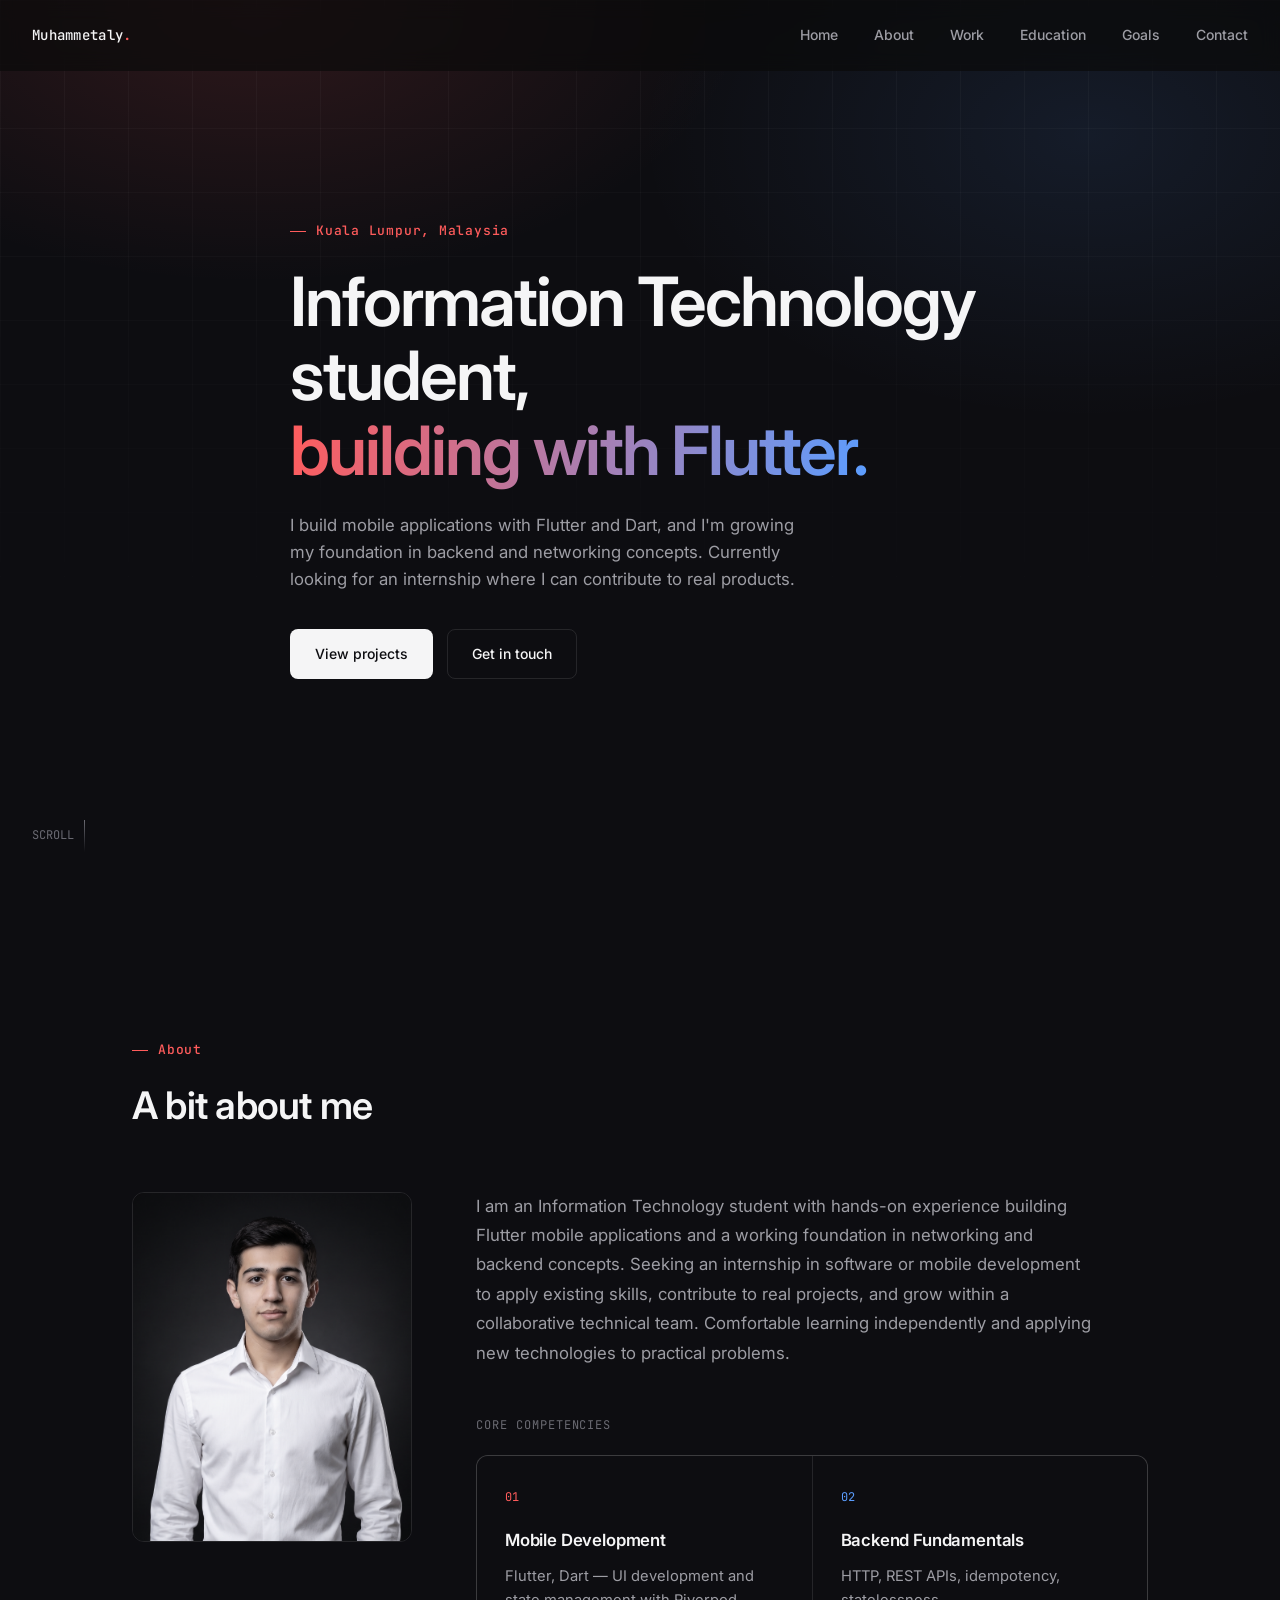
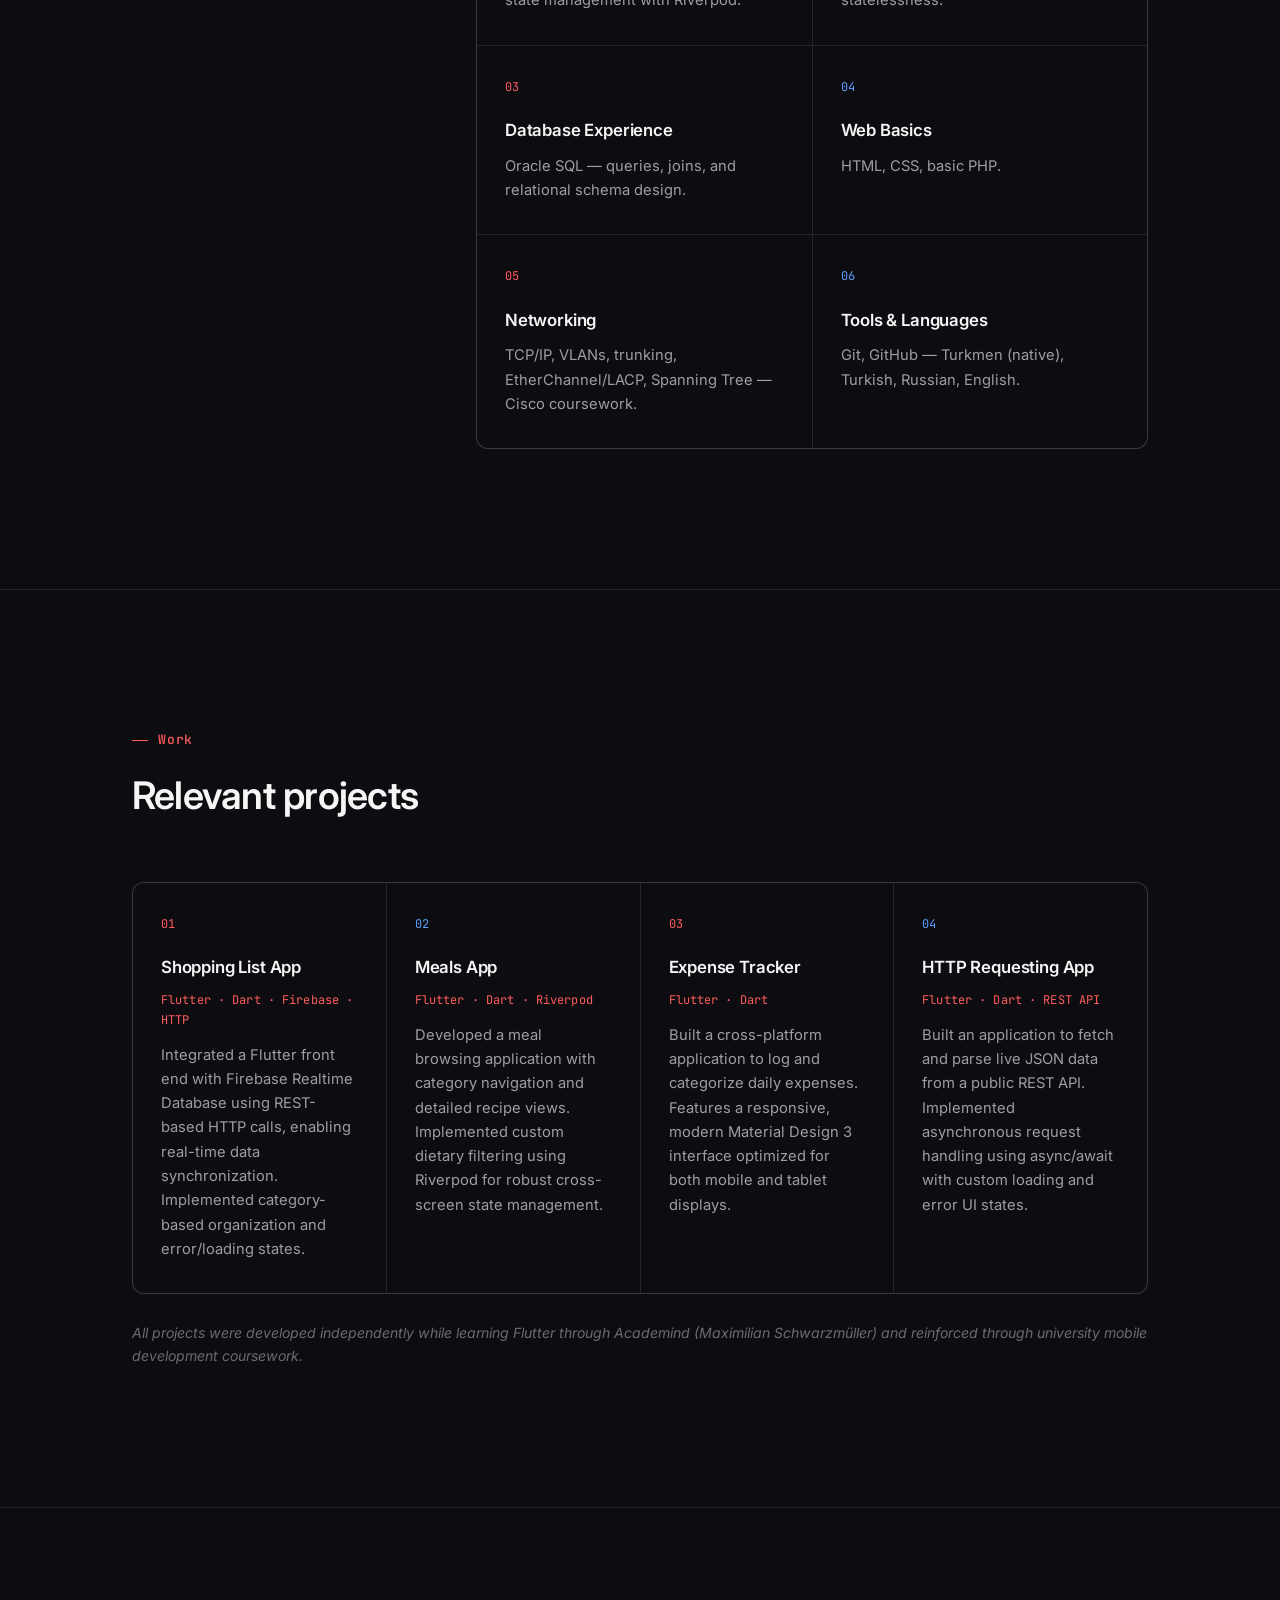
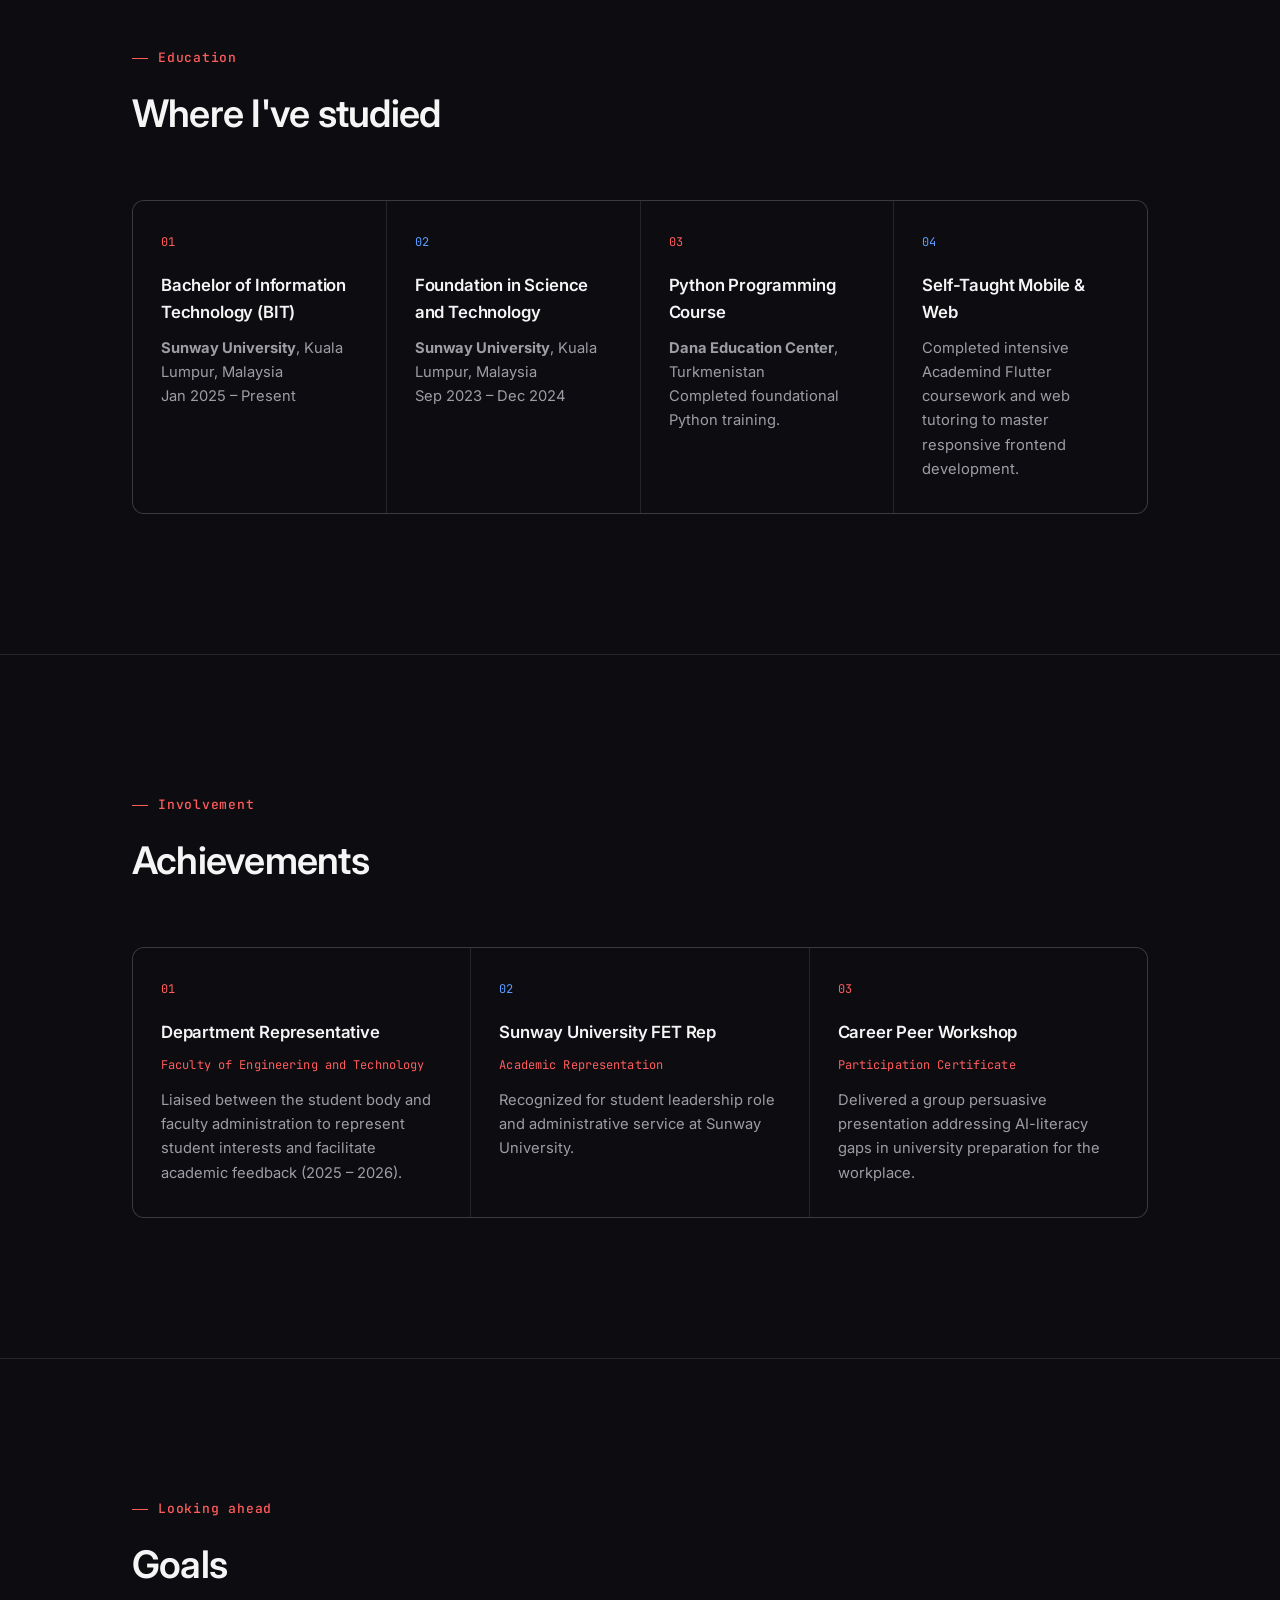
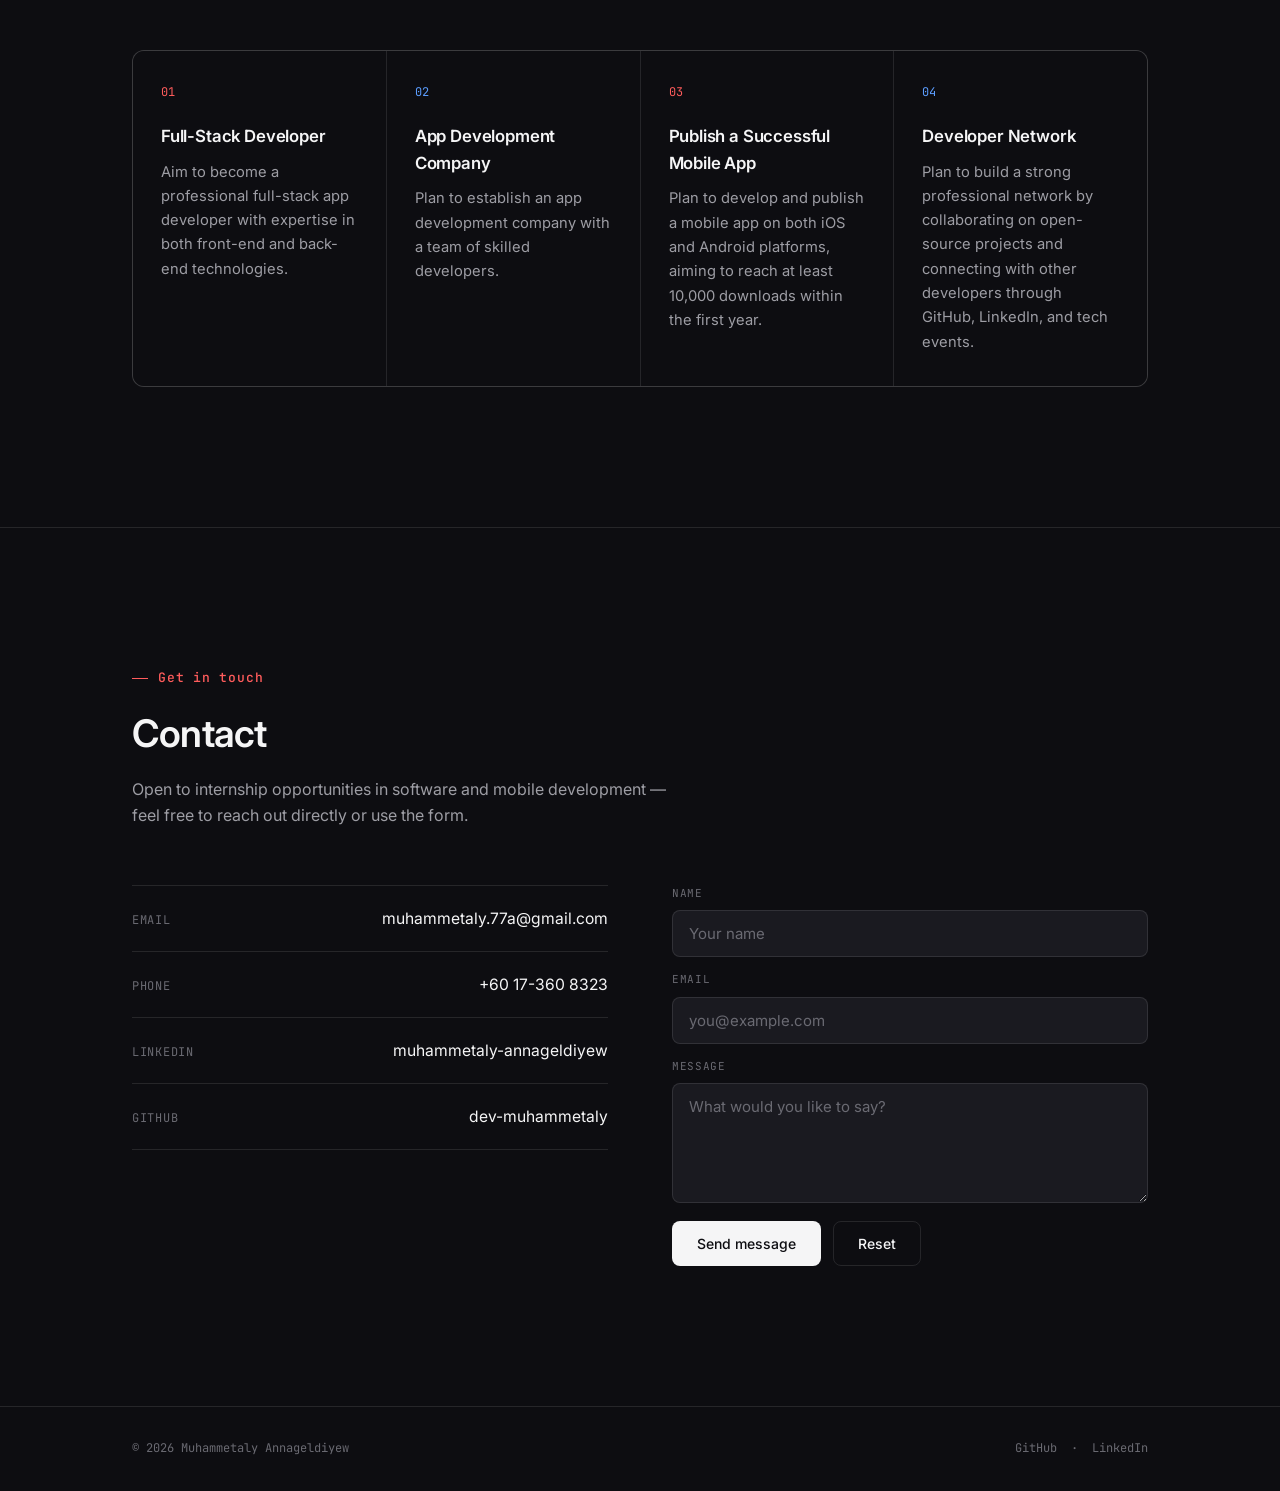
==== commit 6d757b45: "Redesign portfolio with a minimal, restrained visual system Replace emoji-driven glassmorphism with " ====
--- a/index.html
+++ b/index.html
@@ -6,233 +6,310 @@
     <meta name="viewport" content="width=device-width, initial-scale=1">
     <title>Muhammetaly Annageldiyew | Portfolio</title>
     <link rel="stylesheet" href="style.css">
-    <!-- Google Fonts for premium typography -->
     <link rel="preconnect" href="https://fonts.googleapis.com">
     <link rel="preconnect" href="https://fonts.gstatic.com" crossorigin>
-    <link href="https://fonts.googleapis.com/css2?family=Outfit:wght@300;400;600;800&family=Poppins:wght@300;400;600;700&display=swap" rel="stylesheet">
+    <link href="https://fonts.googleapis.com/css2?family=Inter:wght@400;500;600;700&family=JetBrains+Mono:wght@400;500&display=swap" rel="stylesheet">
     <script src="tab.js" defer></script>
 </head>
 
 <body>
-    <!-- --------------------Header / Home-------------------- -->
-    <div class="home" id="header">
-        <div class="container">
-            <nav>
-                <div class="nav-logo">MA</div>
-                <ul>
-                    <li><a href="#header">Home</a></li>
-                    <li><a href="#about-me">About Me</a></li>
-                    <li><a href="#experiences">Projects</a></li>
-                    <li><a href="#education">Education</a></li>
-                    <li><a href="#achievements">Achievements</a></li>
-                    <li><a href="#goals">Goals</a></li>
-                    <li><a href="#contact-me">Contact</a></li>
-                </ul>
-            </nav>
+    <nav>
+        <div class="nav-logo">Muhammetaly<span>.</span></div>
+        <ul>
+            <li><a href="#header">Home</a></li>
+            <li><a href="#about-me">About</a></li>
+            <li><a href="#experiences">Work</a></li>
+            <li><a href="#education">Education</a></li>
+            <li><a href="#goals">Goals</a></li>
+            <li><a href="#contact-me">Contact</a></li>
+        </ul>
+    </nav>
+
+    <!-- --------------------Hero-------------------- -->
+    <div id="header">
+        <div class="container">
             <div class="header_text">
-                <p>Information Technology Student</p>
-                <h1>Hi, I'm <span>Muhammetaly</span><br> from Sunway University</h1>
-            </div>
-        </div>
+                <p class="kicker">Kuala Lumpur, Malaysia</p>
+                <h1>Information Technology student,<br><span>building with Flutter.</span></h1>
+                <p class="header-desc">I build mobile applications with Flutter and Dart, and I'm growing my
+                    foundation in backend and networking concepts. Currently looking for an internship where I can
+                    contribute to real products.</p>
+                <div class="hero-actions">
+                    <a href="#experiences" class="btn btn-primary">View projects</a>
+                    <a href="#contact-me" class="btn btn-ghost">Get in touch</a>
+                </div>
+            </div>
+        </div>
+        <div class="scroll-cue">SCROLL</div>
     </div>
 
     <!-- --------------------About Me-------------------- -->
-    <div class="about-me" id="about-me">
-        <div class="row">
-            <div class="about-column-1">
-                <img src="images/user.png" alt="Muhammetaly Annageldiyew">
-            </div>
-            <div class="about-column-2">
-                <h1>About Me</h1>
-                <p class="about-desc">I am an Information Technology student with hands-on experience building Flutter mobile applications and a working foundation in networking and backend concepts. Seeking an internship in software or mobile development to apply existing skills, contribute to real projects, and grow within a collaborative technical team. Comfortable learning independently and applying new technologies to practical problems.</p>
-                
-                <h1>Core Competencies</h1>
-                <div class="skills-grid">
-                    <div class="skill-item">
-                        <div class="skill-icon">📱</div>
-                        <h3>Mobile Development</h3>
-                        <p>Flutter, Dart (UI development, state management with Riverpod)</p>
-                    </div>
-                    <div class="skill-item">
-                        <div class="skill-icon">🖥️</div>
-                        <h3>Backend Fundamentals</h3>
-                        <p>HTTP, REST APIs, JWT authentication, idempotency, statelessness</p>
-                    </div>
-                    <div class="skill-item">
-                        <div class="skill-icon">💾</div>
-                        <h3>Database Experience</h3>
-                        <p>Firebase Realtime Database (NoSQL)</p>
-                    </div>
-                    <div class="skill-item">
-                        <div class="skill-icon">🌐</div>
-                        <h3>Web Basics</h3>
-                        <p>HTML, CSS, basic PHP</p>
-                    </div>
-                    <div class="skill-item">
-                        <div class="skill-icon">🔌</div>
-                        <h3>Networking</h3>
-                        <p>TCP/IP, VLANs, trunking, EtherChannel/LACP, Spanning Tree (Cisco coursework, intermediate level)</p>
-                    </div>
-                    <div class="skill-item">
-                        <div class="skill-icon">🛠️</div>
-                        <h3>Tools & Languages</h3>
-                        <p>Git, GitHub | Turkmen (native), Turkish, Russian, English</p>
-                    </div>
-                </div>
-            </div>
-        </div>
-    </div>
+    <section class="about-me" id="about-me">
+        <div class="container">
+            <div class="section-head" data-reveal>
+                <p class="kicker">About</p>
+                <h2>A bit about me</h2>
+            </div>
+            <div class="about-row">
+                <img class="about-photo" src="images/user.png" alt="Muhammetaly Annageldiyew" data-reveal>
+                <div data-reveal>
+                    <p class="about-desc">I am an Information Technology student with hands-on experience building
+                        Flutter mobile applications and a working foundation in networking and backend concepts.
+                        Seeking an internship in software or mobile development to apply existing skills, contribute
+                        to real projects, and grow within a collaborative technical team. Comfortable learning
+                        independently and applying new technologies to practical problems.</p>
+
+                    <p class="subhead">Core competencies</p>
+                    <div class="grid">
+                        <div class="card">
+                            <span class="card-index">01</span>
+                            <h3>Mobile Development</h3>
+                            <p>Flutter, Dart — UI development and state management with Riverpod.</p>
+                        </div>
+                        <div class="card">
+                            <span class="card-index">02</span>
+                            <h3>Backend Fundamentals</h3>
+                            <p>HTTP, REST APIs, idempotency, statelessness.</p>
+                        </div>
+                        <div class="card">
+                            <span class="card-index">03</span>
+                            <h3>Database Experience</h3>
+                            <p>Oracle SQL — queries, joins, and relational schema design.</p>
+                        </div>
+                        <div class="card">
+                            <span class="card-index">04</span>
+                            <h3>Web Basics</h3>
+                            <p>HTML, CSS, basic PHP.</p>
+                        </div>
+                        <div class="card">
+                            <span class="card-index">05</span>
+                            <h3>Networking</h3>
+                            <p>TCP/IP, VLANs, trunking, EtherChannel/LACP, Spanning Tree — Cisco coursework.</p>
+                        </div>
+                        <div class="card">
+                            <span class="card-index">06</span>
+                            <h3>Tools &amp; Languages</h3>
+                            <p>Git, GitHub — Turkmen (native), Turkish, Russian, English.</p>
+                        </div>
+                    </div>
+                </div>
+            </div>
+        </div>
+    </section>
 
     <!-- --------------------Projects / Experiences-------------------- -->
-    <div class="experiences" id="experiences">
-        <div class="container">
-            <h1>Relevant Projects</h1>
-            <div class="experience-grid">
-                <div class="experience-card">
-                    <div class="experience-icon">🛒</div>
+    <section class="experiences" id="experiences">
+        <div class="container">
+            <div class="section-head" data-reveal>
+                <p class="kicker">Work</p>
+                <h2>Relevant projects</h2>
+            </div>
+            <div class="grid" data-reveal>
+                <div class="card">
+                    <span class="card-index">01</span>
                     <h3>Shopping List App</h3>
-                    <p class="company">Flutter, Dart, Firebase, HTTP</p>
-                    <p class="description">Integrated a Flutter front end with Firebase Realtime Database using REST-based HTTP calls, enabling real-time data synchronization. Implemented category-based organization and error/loading states.</p>
-                </div>
-                <div class="experience-card">
-                    <div class="experience-icon">🍔</div>
+                    <p class="tags">Flutter · Dart · Firebase · HTTP</p>
+                    <p>Integrated a Flutter front end with Firebase Realtime Database using REST-based HTTP calls,
+                        enabling real-time data synchronization. Implemented category-based organization and
+                        error/loading states.</p>
+                </div>
+                <div class="card">
+                    <span class="card-index">02</span>
                     <h3>Meals App</h3>
-                    <p class="company">Flutter, Dart, Riverpod</p>
-                    <p class="description">Developed a meal browsing application with category navigation and detailed recipe views. Implemented custom dietary filtering using Riverpod for robust cross-screen state management.</p>
-                </div>
-                <div class="experience-card">
-                    <div class="experience-icon">💰</div>
+                    <p class="tags">Flutter · Dart · Riverpod</p>
+                    <p>Developed a meal browsing application with category navigation and detailed recipe views.
+                        Implemented custom dietary filtering using Riverpod for robust cross-screen state management.
+                    </p>
+                </div>
+                <div class="card">
+                    <span class="card-index">03</span>
                     <h3>Expense Tracker</h3>
-                    <p class="company">Flutter, Dart</p>
-                    <p class="description">Built a cross-platform application to log and categorize daily expenses. Features a responsive, modern Material Design 3 interface optimized for both mobile and tablet displays.</p>
-                </div>
-                <div class="experience-card">
-                    <div class="experience-icon">📥</div>
+                    <p class="tags">Flutter · Dart</p>
+                    <p>Built a cross-platform application to log and categorize daily expenses. Features a
+                        responsive, modern Material Design 3 interface optimized for both mobile and tablet
+                        displays.</p>
+                </div>
+                <div class="card">
+                    <span class="card-index">04</span>
                     <h3>HTTP Requesting App</h3>
-                    <p class="company">Flutter, Dart, REST API</p>
-                    <p class="description">Built an application to fetch and parse live JSON data from a public REST API. Implemented asynchronous request handling using async/await with custom loading and error UI states.</p>
-                </div>
-            </div>
-            <p class="projects-note">All projects were developed independently while learning Flutter through Academind (Maximilian Schwarzmüller) and reinforced through university mobile development coursework.</p>
-        </div>
-    </div>
+                    <p class="tags">Flutter · Dart · REST API</p>
+                    <p>Built an application to fetch and parse live JSON data from a public REST API. Implemented
+                        asynchronous request handling using async/await with custom loading and error UI states.</p>
+                </div>
+            </div>
+            <p class="section-note">All projects were developed independently while learning Flutter through
+                Academind (Maximilian Schwarzmüller) and reinforced through university mobile development
+                coursework.</p>
+        </div>
+    </section>
 
     <!-- --------------------Education-------------------- -->
-    <div class="education" id="education">
-        <div class="container">
-            <h1>Education</h1>
-            <div class="education-grid">
-                <div class="education-card">
-                    <div class="education-icon">🎓</div>
+    <section class="education" id="education">
+        <div class="container">
+            <div class="section-head" data-reveal>
+                <p class="kicker">Education</p>
+                <h2>Where I've studied</h2>
+            </div>
+            <div class="grid" data-reveal>
+                <div class="card">
+                    <span class="card-index">01</span>
                     <h3>Bachelor of Information Technology (BIT)</h3>
-                    <p class="description"><strong>Sunway University</strong> (Kuala Lumpur, Malaysia)<br>Jan 2025 – Present</p>
-                </div>
-                <div class="education-card">
-                    <div class="education-icon">🏫</div>
+                    <p><strong>Sunway University</strong>, Kuala Lumpur, Malaysia<br>Jan 2025 – Present</p>
+                </div>
+                <div class="card">
+                    <span class="card-index">02</span>
                     <h3>Foundation in Science and Technology</h3>
-                    <p class="description"><strong>Sunway University</strong> (Kuala Lumpur, Malaysia)<br>Sep 2023 – Dec 2024</p>
-                </div>
-                <div class="education-card">
-                    <div class="education-icon">📚</div>
+                    <p><strong>Sunway University</strong>, Kuala Lumpur, Malaysia<br>Sep 2023 – Dec 2024</p>
+                </div>
+                <div class="card">
+                    <span class="card-index">03</span>
                     <h3>Python Programming Course</h3>
-                    <p class="description"><strong>Dana Education Center</strong> (Turkmenistan)<br>Completed foundational Python training.</p>
-                </div>
-                <div class="education-card">
-                    <div class="education-icon">👨‍💻</div>
-                    <h3>Self-Taught Mobile & Web</h3>
-                    <p class="description">Completed intensive Academind Flutter coursework and web tutoring to master responsive frontend development.</p>
-                </div>
-            </div>
-        </div>
-    </div>
+                    <p><strong>Dana Education Center</strong>, Turkmenistan<br>Completed foundational Python
+                        training.</p>
+                </div>
+                <div class="card">
+                    <span class="card-index">04</span>
+                    <h3>Self-Taught Mobile &amp; Web</h3>
+                    <p>Completed intensive Academind Flutter coursework and web tutoring to master responsive
+                        frontend development.</p>
+                </div>
+            </div>
+        </div>
+    </section>
 
     <!-- --------------------Involvement & Achievements-------------------- -->
-    <div class="achievements" id="achievements">
-        <div class="container">
-            <h1>Involvement & Achievements</h1>
-            <div class="achievements-grid">
-                <div class="achievements-card">
-                    <div class="achievements-icon">👥</div>
+    <section class="achievements" id="achievements">
+        <div class="container">
+            <div class="section-head" data-reveal>
+                <p class="kicker">Involvement</p>
+                <h2>Achievements</h2>
+            </div>
+            <div class="grid" data-reveal>
+                <div class="card">
+                    <span class="card-index">01</span>
                     <h3>Department Representative</h3>
-                    <p class="company">Faculty of Engineering and Technology (FET)</p>
-                    <p class="description">Liaised between the student body and faculty administration to represent student interests and facilitate academic feedback (2025 – 2026).</p>
-                </div>
-                <div class="achievements-card">
-                    <div class="achievements-icon">🎖️</div>
+                    <p class="tags">Faculty of Engineering and Technology</p>
+                    <p>Liaised between the student body and faculty administration to represent student interests
+                        and facilitate academic feedback (2025 – 2026).</p>
+                </div>
+                <div class="card">
+                    <span class="card-index">02</span>
                     <h3>Sunway University FET Rep</h3>
-                    <p class="company">Academic Representation</p>
-                    <p class="description">Recognized for student leadership role and administrative service at Sunway University.</p>
-                </div>
-                <div class="achievements-card">
-                    <div class="achievements-icon">📜</div>
+                    <p class="tags">Academic Representation</p>
+                    <p>Recognized for student leadership role and administrative service at Sunway University.</p>
+                </div>
+                <div class="card">
+                    <span class="card-index">03</span>
                     <h3>Career Peer Workshop</h3>
-                    <p class="company">Participation Certificate</p>
-                    <p class="description">Delivered a group persuasive presentation addressing AI-literacy gaps in university preparation for the workplace.</p>
-                </div>
-            </div>
-        </div>
-    </div>
+                    <p class="tags">Participation Certificate</p>
+                    <p>Delivered a group persuasive presentation addressing AI-literacy gaps in university
+                        preparation for the workplace.</p>
+                </div>
+            </div>
+        </div>
+    </section>
 
     <!-- --------------------Goals-------------------- -->
-    <div class="goals" id="goals">
-        <div class="container">
-            <h1>Goals</h1>
-            <div class="goals-grid">
-                <div class="goals-card">
-                    <div class="goals-icon">💻</div>
+    <section class="goals" id="goals">
+        <div class="container">
+            <div class="section-head" data-reveal>
+                <p class="kicker">Looking ahead</p>
+                <h2>Goals</h2>
+            </div>
+            <div class="grid" data-reveal>
+                <div class="card">
+                    <span class="card-index">01</span>
                     <h3>Full-Stack Developer</h3>
-                    <p class="description">Aim to become a professional full-stack app developer with expertise in both front-end and back-end technologies.</p>
-                </div>
-                <div class="goals-card">
-                    <div class="goals-icon">🏢</div>
+                    <p>Aim to become a professional full-stack app developer with expertise in both front-end and
+                        back-end technologies.</p>
+                </div>
+                <div class="card">
+                    <span class="card-index">02</span>
                     <h3>App Development Company</h3>
-                    <p class="description">Plan to establish an app development company with a team of skilled developers.</p>
-                </div>
-                <div class="goals-card">
-                    <div class="goals-icon">📱</div>
+                    <p>Plan to establish an app development company with a team of skilled developers.</p>
+                </div>
+                <div class="card">
+                    <span class="card-index">03</span>
                     <h3>Publish a Successful Mobile App</h3>
-                    <p class="description">Plan to develop and publish a mobile app on both iOS and Android platforms, aiming to reach at least 10,000 downloads within the first year.</p>
-                </div>
-                <div class="goals-card">
-                    <div class="goals-icon">🌐</div>
+                    <p>Plan to develop and publish a mobile app on both iOS and Android platforms, aiming to reach
+                        at least 10,000 downloads within the first year.</p>
+                </div>
+                <div class="card">
+                    <span class="card-index">04</span>
                     <h3>Developer Network</h3>
-                    <p class="description">Plan to build a strong professional network by collaborating on open-source projects and connecting with other developers through GitHub, LinkedIn, and tech events.</p>
-                </div>
-            </div>
-        </div>
-    </div>
+                    <p>Plan to build a strong professional network by collaborating on open-source projects and
+                        connecting with other developers through GitHub, LinkedIn, and tech events.</p>
+                </div>
+            </div>
+        </div>
+    </section>
 
     <!-- --------------------Contact-------------------- -->
-    <div class="contact-me" id="contact-me">
-        <h1>Contact Me</h1>
-        <div class="contact-info">
-            <div class="contact-item">
-                <span class="contact-icon">📧</span>
-                <p><a href="mailto:muhammetaly.77a@gmail.com">muhammetaly.77a@gmail.com</a></p>
-            </div>
-            <div class="contact-item">
-                <span class="contact-icon">📞</span>
-                <p><a href="tel:+60173608323">+60 17-360 8323</a></p>
-            </div>
-            <div class="contact-item">
-                <span class="contact-icon">💼</span>
-                <p><a href="https://linkedin.com/in/muhammetaly-annageldiyew-497608351" target="_blank" rel="noopener noreferrer">LinkedIn Profile</a></p>
-            </div>
-            <div class="contact-item">
-                <span class="contact-icon">🐙</span>
-                <p><a href="https://github.com/dev-muhammetaly" target="_blank" rel="noopener noreferrer">GitHub Profile</a></p>
-            </div>
-        </div>
-        <form class="contact-form" action="https://api.web3forms.com/submit" method="POST">
-            <input type="hidden" name="access_key" value="2c7bf126-0a0d-4e1c-b1c8-e70b796e5138">
-            <input type="text" name="Name" placeholder="Your Name" class="Contact-inputs" required>
-            <input type="email" name="Email" placeholder="Your Email" class="Contact-inputs" required>
-            <textarea name="Message" placeholder="Enter your message" class="Contact-inputs" required></textarea>
-            <div class="form-buttons">
-                <button type="submit">Submit</button>
-                <button type="reset">Reset</button>
-            </div>
-        </form>
-    </div>
+    <section class="contact-me" id="contact-me">
+        <div class="container">
+            <div class="section-head" data-reveal>
+                <p class="kicker">Get in touch</p>
+                <h2>Contact</h2>
+                <p class="section-lede">Open to internship opportunities in software and mobile development — feel
+                    free to reach out directly or use the form.</p>
+            </div>
+            <div class="contact-layout" data-reveal>
+                <div class="contact-list">
+                    <a class="contact-row" href="mailto:muhammetaly.77a@gmail.com">
+                        <span class="label">Email</span>
+                        <span class="value">muhammetaly.77a@gmail.com</span>
+                    </a>
+                    <a class="contact-row" href="tel:+60173608323">
+                        <span class="label">Phone</span>
+                        <span class="value">+60 17-360 8323</span>
+                    </a>
+                    <a class="contact-row" href="https://linkedin.com/in/muhammetaly-annageldiyew-497608351"
+                        target="_blank" rel="noopener noreferrer">
+                        <span class="label">LinkedIn</span>
+                        <span class="value">muhammetaly-annageldiyew</span>
+                    </a>
+                    <a class="contact-row" href="https://github.com/dev-muhammetaly" target="_blank"
+                        rel="noopener noreferrer">
+                        <span class="label">GitHub</span>
+                        <span class="value">dev-muhammetaly</span>
+                    </a>
+                </div>
+                <form class="contact-form" action="https://api.web3forms.com/submit" method="POST">
+                    <input type="hidden" name="access_key" value="2c7bf126-0a0d-4e1c-b1c8-e70b796e5138">
+                    <div class="field">
+                        <label for="contact-name">Name</label>
+                        <input id="contact-name" type="text" name="Name" placeholder="Your name"
+                            class="Contact-inputs" required>
+                    </div>
+                    <div class="field">
+                        <label for="contact-email">Email</label>
+                        <input id="contact-email" type="email" name="Email" placeholder="you@example.com"
+                            class="Contact-inputs" required>
+                    </div>
+                    <div class="field">
+                        <label for="contact-message">Message</label>
+                        <textarea id="contact-message" name="Message" placeholder="What would you like to say?"
+                            class="Contact-inputs" required></textarea>
+                    </div>
+                    <div class="form-buttons">
+                        <button type="submit" class="btn btn-primary">Send message</button>
+                        <button type="reset" class="btn btn-ghost">Reset</button>
+                    </div>
+                </form>
+            </div>
+        </div>
+    </section>
+
+    <footer>
+        <div class="container footer-row">
+            <span>&copy; 2026 Muhammetaly Annageldiyew</span>
+            <span>
+                <a href="https://github.com/dev-muhammetaly" target="_blank" rel="noopener noreferrer">GitHub</a>
+                &nbsp;·&nbsp;
+                <a href="https://linkedin.com/in/muhammetaly-annageldiyew-497608351" target="_blank"
+                    rel="noopener noreferrer">LinkedIn</a>
+            </span>
+        </div>
+    </footer>
 </body>
-</html>+</html>
--- a/style.css
+++ b/style.css
@@ -1,564 +1,614 @@
-/* Global Styles: Setting up the base styling for the entire page */
+/* ---------------------------------------------------------------- */
+/* Design tokens                                                     */
+/* ---------------------------------------------------------------- */
+:root {
+    --bg: #0d0d11;
+    --bg-alt: #131318;
+    --surface: #1a1a20;
+    --border: rgba(255, 255, 255, 0.1);
+    --border-hover: rgba(255, 255, 255, 0.2);
+    --text: #f5f5f6;
+    --text-dim: #9d9da4;
+    --text-faint: #6a6a72;
+    --accent: #ff5c5c;
+    --accent-dim: rgba(255, 92, 92, 0.35);
+    --accent-2: #5b9dff;
+    --accent-2-dim: rgba(91, 157, 255, 0.35);
+    --mono: "JetBrains Mono", ui-monospace, monospace;
+    --sans: "Inter", -apple-system, BlinkMacSystemFont, sans-serif;
+    --ease: cubic-bezier(0.16, 1, 0.3, 1);
+    --container: 1080px;
+}
+
 * {
     padding: 0;
     margin: 0;
-    font-family: "Poppins", "Outfit", sans-serif;
     box-sizing: border-box;
 }
 
 html {
     scroll-behavior: smooth;
+    scrollbar-color: var(--border-hover) transparent;
 }
 
 body {
-    background: #080808;
-    color: #fff;
+    background: var(--bg);
+    color: var(--text);
+    font-family: var(--sans);
+    font-size: 16px;
     line-height: 1.6;
     overflow-x: hidden;
-}
-
-/* Header Section: Styling for the header with navigation and introductory text */
+    -webkit-font-smoothing: antialiased;
+}
+
+a {
+    color: inherit;
+}
+
+/* ---------------------------------------------------------------- */
+/* Layout primitives                                                  */
+/* ---------------------------------------------------------------- */
+.container {
+    max-width: var(--container);
+    margin: 0 auto;
+    padding: 0 32px;
+    position: relative;
+}
+
+section {
+    padding: 140px 0;
+    border-top: 1px solid var(--border);
+}
+
+section:first-of-type {
+    border-top: none;
+}
+
+.section-head {
+    display: flex;
+    flex-direction: column;
+    gap: 14px;
+    margin-bottom: 56px;
+    max-width: 560px;
+}
+
+.kicker {
+    font-family: var(--mono);
+    font-size: 13px;
+    font-weight: 500;
+    color: var(--accent);
+    letter-spacing: 0.06em;
+    display: flex;
+    align-items: center;
+    gap: 10px;
+}
+
+.kicker::before {
+    content: "";
+    width: 16px;
+    height: 1px;
+    background: var(--accent);
+}
+
+.section-head h2 {
+    font-size: clamp(28px, 3.5vw, 38px);
+    font-weight: 600;
+    letter-spacing: -0.02em;
+    color: var(--text);
+}
+
+.section-lede {
+    color: var(--text-dim);
+    font-size: 1rem;
+    max-width: 640px;
+}
+
+/* Scroll reveal */
+[data-reveal] {
+    opacity: 0;
+    transform: translateY(16px);
+    transition: opacity 0.7s var(--ease), transform 0.7s var(--ease);
+}
+
+[data-reveal].is-visible {
+    opacity: 1;
+    transform: translateY(0);
+}
+
+/* ---------------------------------------------------------------- */
+/* Navigation                                                         */
+/* ---------------------------------------------------------------- */
+nav {
+    position: fixed;
+    top: 0;
+    left: 0;
+    width: 100%;
+    display: flex;
+    align-items: center;
+    justify-content: space-between;
+    padding: 22px 32px;
+    z-index: 1000;
+    background: rgba(10, 10, 11, 0.7);
+    backdrop-filter: blur(10px);
+    -webkit-backdrop-filter: blur(10px);
+    border-bottom: 1px solid transparent;
+    transition: border-color 0.3s ease, background 0.3s ease;
+}
+
+nav.scrolled {
+    border-bottom-color: var(--border);
+}
+
+.nav-logo {
+    font-family: var(--mono);
+    font-size: 14px;
+    font-weight: 500;
+    color: var(--text);
+    letter-spacing: 0.02em;
+}
+
+.nav-logo span {
+    color: var(--accent);
+}
+
+nav ul {
+    display: flex;
+    align-items: center;
+    gap: 36px;
+    list-style: none;
+}
+
+nav ul li a {
+    color: var(--text-dim);
+    font-size: 14px;
+    font-weight: 500;
+    text-decoration: none;
+    transition: color 0.25s ease;
+}
+
+nav ul li a:hover {
+    color: var(--text);
+}
+
+/* ---------------------------------------------------------------- */
+/* Hero                                                                */
+/* ---------------------------------------------------------------- */
 #header {
     width: 100%;
     min-height: 100vh;
-    background-image: linear-gradient(rgba(0, 0, 0, 0.6), rgba(8, 8, 8, 1)), url("images/bg.jpg");
-    background-size: cover;
-    background-position: center;
-    background-repeat: no-repeat;
-    background-attachment: fixed;
+    display: flex;
+    align-items: center;
     position: relative;
-}
-
-.container {
-    padding: 80px 10% 40px 10%;
+    background:
+        radial-gradient(ellipse 55% 45% at 20% 0%, rgba(255, 92, 92, 0.14), transparent 70%),
+        radial-gradient(ellipse 50% 45% at 85% 15%, rgba(91, 157, 255, 0.1), transparent 70%),
+        var(--bg);
+    border-top: none;
+    padding: 0;
+}
+
+#header::before {
+    content: "";
+    position: absolute;
+    inset: 0;
+    background-image:
+        linear-gradient(rgba(255, 255, 255, 0.035) 1px, transparent 1px),
+        linear-gradient(90deg, rgba(255, 255, 255, 0.035) 1px, transparent 1px);
+    background-size: 64px 64px;
+    mask-image: linear-gradient(to bottom, black, transparent 75%);
+    pointer-events: none;
+}
+
+.header_text {
+    max-width: 700px;
     position: relative;
 }
 
-/* Navigation Bar */
-nav {
-    display: flex;
+.header_text .kicker {
+    margin-bottom: 22px;
+    justify-content: flex-start;
+}
+
+.header_text h1 {
+    font-size: clamp(40px, 6vw, 68px);
+    line-height: 1.1;
+    font-weight: 600;
+    letter-spacing: -0.03em;
+    color: var(--text);
+}
+
+.header_text h1 span {
+    background: linear-gradient(100deg, var(--accent), var(--accent-2));
+    -webkit-background-clip: text;
+    background-clip: text;
+    color: transparent;
+}
+
+.header_text .header-desc {
+    margin-top: 24px;
+    font-size: 1.05rem;
+    color: var(--text-dim);
+    max-width: 520px;
+}
+
+.hero-actions {
+    display: flex;
+    gap: 14px;
+    margin-top: 36px;
+}
+
+.btn {
+    display: inline-flex;
     align-items: center;
-    justify-content: flex-end;
-    flex-wrap: wrap;
-    position: fixed;
-    top: 0;
-    right: 0;
-    width: 100%;
-    background: rgba(8, 8, 8, 0.85);
-    backdrop-filter: blur(15px);
-    -webkit-backdrop-filter: blur(15px);
-    padding: 1.2rem 10%;
-    z-index: 1000;
-    border-bottom: 1px solid rgba(255, 255, 255, 0.05);
-    box-shadow: 0 4px 30px rgba(0, 0, 0, 0.5);
-}
-
-.nav-logo {
-    font-size: 28px;
-    font-weight: 800;
-    color: #fff;
-    margin-right: auto;
-    font-family: 'Outfit', sans-serif;
-    letter-spacing: 1px;
-}
-
-.nav-logo::first-letter {
-    color: #ff004f;
-}
-
-nav ul {
-    display: flex;
-    align-items: center;
-    gap: 30px;
-}
-
-nav ul li {
-    list-style: none;
-}
-
-nav ul li a {
-    color: #bbb;
-    font-size: 16px;
+    gap: 8px;
+    padding: 13px 24px;
+    border-radius: 8px;
+    font-size: 14px;
     font-weight: 500;
     text-decoration: none;
+    transition: all 0.25s var(--ease);
+    border: 1px solid transparent;
+    cursor: pointer;
+}
+
+.btn-primary {
+    background: var(--text);
+    color: var(--bg);
+}
+
+.btn-primary:hover {
+    background: var(--accent);
+    color: #fff;
+}
+
+.btn-ghost {
+    border-color: var(--border);
+    color: var(--text);
+    background: transparent;
+}
+
+.btn-ghost:hover {
+    border-color: var(--border-hover);
+    background: var(--surface);
+}
+
+.scroll-cue {
+    position: absolute;
+    bottom: 48px;
+    left: 32px;
+    font-family: var(--mono);
+    font-size: 12px;
+    color: var(--text-faint);
+    display: flex;
+    align-items: center;
+    gap: 10px;
+}
+
+.scroll-cue::after {
+    content: "";
+    width: 1px;
+    height: 32px;
+    background: linear-gradient(var(--text-faint), transparent);
+}
+
+/* ---------------------------------------------------------------- */
+/* About                                                               */
+/* ---------------------------------------------------------------- */
+.about-row {
+    display: grid;
+    grid-template-columns: 280px 1fr;
+    gap: 64px;
+    align-items: start;
+}
+
+.about-photo {
+    width: 100%;
+    aspect-ratio: 4 / 5;
+    object-fit: cover;
+    border-radius: 12px;
+    border: 1px solid var(--border);
+    filter: grayscale(0.4);
+    transition: filter 0.4s ease, border-color 0.4s ease;
+}
+
+.about-photo:hover {
+    filter: grayscale(0);
+    border-color: var(--accent-2-dim);
+}
+
+.about-desc {
+    color: var(--text-dim);
+    font-size: 1.05rem;
+    line-height: 1.75;
+    margin-bottom: 48px;
+    max-width: 620px;
+}
+
+.subhead {
+    font-family: var(--mono);
+    font-size: 12px;
+    color: var(--text-faint);
+    letter-spacing: 0.08em;
+    text-transform: uppercase;
+    margin-bottom: 20px;
+}
+
+/* ---------------------------------------------------------------- */
+/* Card grids (skills / projects / education / achievements / goals)  */
+/* ---------------------------------------------------------------- */
+.grid {
+    display: grid;
+    grid-template-columns: repeat(auto-fit, minmax(240px, 1fr));
+    gap: 1px;
+    background: var(--border);
+    border: 1px solid var(--border);
+    border-radius: 12px;
+    overflow: hidden;
+}
+
+.card {
+    background: var(--bg);
+    padding: 32px 28px;
+    transition: background 0.3s var(--ease);
     position: relative;
-    transition: color 0.3s ease;
-}
-
-nav ul li a:hover {
-    color: #ff004f;
-}
-
-nav ul li a::after {
-    content: "";
-    width: 0;
-    height: 3px;
-    background: #ff004f;
-    position: absolute;
-    left: 0;
-    bottom: -6px;
-    transition: width 0.3s ease;
-    border-radius: 2px;
-}
-
-nav ul li a:hover::after {
-    width: 100%;
-}
-
-/* Intro Header Text */
-.header_text {
-    margin-top: 15%;
-    max-width: 650px;
-}
-
-.header_text p {
-    font-size: 1.5rem;
+}
+
+.card:hover {
+    background: var(--surface);
+}
+
+.card-index {
+    font-family: var(--mono);
+    font-size: 12px;
+    color: var(--accent);
+    margin-bottom: 20px;
+    display: block;
+}
+
+.card:nth-child(even) .card-index {
+    color: var(--accent-2);
+}
+
+.card:hover {
+    box-shadow: inset 3px 0 0 var(--accent);
+}
+
+.card:nth-child(even):hover {
+    box-shadow: inset 3px 0 0 var(--accent-2);
+}
+
+.card h3 {
+    font-size: 1.05rem;
     font-weight: 600;
-    color: #ff004f;
-    letter-spacing: 1px;
+    color: var(--text);
     margin-bottom: 10px;
+    letter-spacing: -0.01em;
+}
+
+.card .tags {
+    font-family: var(--mono);
+    font-size: 12px;
+    color: var(--accent);
+    margin-bottom: 12px;
+    letter-spacing: 0.01em;
+}
+
+.card p {
+    font-size: 0.92rem;
+    color: var(--text-dim);
+    line-height: 1.65;
+}
+
+.section-note {
+    margin-top: 28px;
+    font-size: 0.88rem;
+    color: var(--text-faint);
+    font-style: italic;
+}
+
+/* ---------------------------------------------------------------- */
+/* Contact                                                             */
+/* ---------------------------------------------------------------- */
+.contact-layout {
+    display: grid;
+    grid-template-columns: 1fr 1fr;
+    gap: 64px;
+    align-items: start;
+}
+
+.contact-list {
+    display: flex;
+    flex-direction: column;
+}
+
+.contact-row {
+    display: flex;
+    align-items: baseline;
+    justify-content: space-between;
+    padding: 20px 0;
+    border-bottom: 1px solid var(--border);
+    text-decoration: none;
+    transition: padding-left 0.25s var(--ease), border-color 0.25s ease;
+}
+
+.contact-row:first-child {
+    border-top: 1px solid var(--border);
+}
+
+.contact-row:hover {
+    padding-left: 8px;
+    border-color: var(--border-hover);
+}
+
+.contact-row .label {
+    font-family: var(--mono);
+    font-size: 12px;
+    color: var(--text-faint);
     text-transform: uppercase;
-}
-
-.header_text h1 {
-    font-size: 56px;
-    line-height: 1.2;
-    font-weight: 800;
-    color: #fff;
-    font-family: 'Outfit', sans-serif;
-}
-
-.header_text h1 span {
-    color: #ff004f;
-}
-
-/* Shared Section Styles */
-.about-me,
-.experiences,
-.education,
-.achievements,
-.goals,
-.contact-me {
-    padding: 80px 10%;
-    position: relative;
-}
-
-/* Alternate Background Colors for Section Contrast */
-.about-me { background-color: #080808; }
-.experiences { background-color: #121212; }
-.education { background-color: #080808; }
-.achievements { background-color: #121212; }
-.goals { background-color: #080808; }
-.contact-me { background-color: #121212; }
-
-/* Headings Style */
-.about-column-2 h1,
-.experiences h1,
-.education h1,
-.achievements h1,
-.goals h1,
-.contact-me h1 {
-    font-size: 38px;
-    font-weight: 700;
-    color: #fff;
-    margin-bottom: 40px;
-    position: relative;
-    font-family: 'Outfit', sans-serif;
-}
-
-.about-column-2 h1::after,
-.experiences h1::after,
-.education h1::after,
-.achievements h1::after,
-.goals h1::after,
-.contact-me h1::after {
-    content: '';
-    width: 60px;
-    height: 4px;
-    background: #ff004f;
-    position: absolute;
-    bottom: -10px;
-    left: 0;
-    border-radius: 2px;
-}
-
-.contact-me h1 {
-    text-align: center;
-}
-
-.contact-me h1::after {
-    left: 50%;
-    transform: translateX(-50%);
-}
-
-/* About Me Section */
-.row {
-    display: flex;
-    width: 100%;
-    align-items: flex-start;
-    gap: 50px;
-}
-
-.about-column-1 {
-    flex-basis: 35%;
-}
-
-.about-column-1 img {
-    width: 100%;
-    max-width: 400px;
-    border-radius: 20px;
-    border: 3px solid rgba(255, 0, 79, 0.3);
-    box-shadow: 0 10px 30px rgba(0, 0, 0, 0.5);
-    transition: transform 0.3s ease, border-color 0.3s ease;
-}
-
-.about-column-1 img:hover {
-    transform: scale(1.02);
-    border-color: #ff004f;
-}
-
-.about-column-2 {
-    flex-basis: 65%;
-}
-
-.about-column-2 .about-desc {
-    font-size: 1.1rem;
-    color: #ccc;
-    line-height: 1.7;
-    margin-bottom: 40px;
-}
-
-.about-column-2 h1:nth-of-type(2) {
-    margin-top: 20px;
-}
-
-/* Responsive Grids */
-.skills-grid,
-.experience-grid,
-.education-grid,
-.achievements-grid,
-.goals-grid {
-    display: grid;
-    grid-template-columns: repeat(auto-fit, minmax(280px, 1fr));
-    gap: 20px;
-    margin-top: 20px;
-}
-
-/* Card base styling: Glassmorphic Design */
-.skill-item,
-.experience-card,
-.education-card,
-.achievements-card,
-.goals-card,
-.contact-item {
-    background: rgba(255, 255, 255, 0.02);
-    backdrop-filter: blur(12px);
-    -webkit-backdrop-filter: blur(12px);
-    border: 1px solid rgba(255, 255, 255, 0.07);
-    border-radius: 16px;
-    padding: 30px 25px;
-    box-shadow: 0 8px 32px 0 rgba(0, 0, 0, 0.37);
-    color: #f0f0f0;
-    transition: all 0.4s cubic-bezier(0.165, 0.84, 0.44, 1);
-    position: relative;
-    overflow: hidden;
-}
-
-/* Micro-animations and highlights on hover */
-.skill-item:hover,
-.experience-card:hover,
-.education-card:hover,
-.achievements-card:hover,
-.goals-card:hover,
-.contact-item:hover {
-    transform: translateY(-8px);
-    border-color: rgba(255, 0, 79, 0.6);
-    box-shadow: 0 12px 30px rgba(255, 0, 79, 0.15);
-    background: rgba(255, 255, 255, 0.04);
-}
-
-.skill-item::before,
-.experience-card::before,
-.education-card::before,
-.achievements-card::before,
-.goals-card::before,
-.contact-item::before {
-    content: "";
-    position: absolute;
-    top: 0;
-    left: 0;
-    width: 100%;
-    height: 4px;
-    background: linear-gradient(90deg, transparent, #ff004f, transparent);
-    transform: translateX(-100%);
-    transition: transform 0.6s ease;
-}
-
-.skill-item:hover::before,
-.experience-card:hover::before,
-.education-card:hover::before,
-.achievements-card:hover::before,
-.goals-card:hover::before,
-.contact-item:hover::before {
-    transform: translateX(100%);
-}
-
-/* Icon style */
-.skill-icon,
-.experience-icon,
-.education-icon,
-.achievements-icon,
-.goals-icon,
-.contact-icon {
-    font-size: 2.5rem;
-    margin-bottom: 15px;
-    display: inline-block;
-}
-
-/* Headings in Cards */
-.skill-item h3,
-.experience-card h3,
-.education-card h3,
-.achievements-card h3,
-.goals-card h3 {
-    font-size: 1.3rem;
-    font-weight: 600;
-    color: #fff;
-    margin-bottom: 12px;
-    font-family: 'Outfit', sans-serif;
-}
-
-/* Sub-headings / Tech stack line */
-.experience-card .company {
-    font-size: 0.95rem;
-    font-weight: 600;
-    color: #ff004f;
-    margin-bottom: 12px;
-    letter-spacing: 0.5px;
-}
-
-/* Descriptions inside cards */
-.skill-item p,
-.experience-card .description,
-.education-card .description,
-.achievements-card .description,
-.goals-card .description {
-    font-size: 0.95rem;
-    color: #bbb;
-    line-height: 1.6;
-}
-
-/* Special Note on Projects Grid */
-.projects-note {
-    grid-column: 1 / -1;
-    text-align: center;
-    font-size: 0.95rem;
-    color: #ff004f;
-    margin-top: 30px;
-    font-style: italic;
-    opacity: 0.9;
-}
-
-/* Contact Info Layout */
-.contact-info {
-    display: grid;
-    grid-template-columns: repeat(auto-fit, minmax(220px, 1fr));
-    gap: 20px;
-    margin-bottom: 40px;
-}
-
-.contact-item {
+    letter-spacing: 0.06em;
+}
+
+.contact-row .value {
+    font-size: 0.98rem;
+    color: var(--text);
+    transition: color 0.25s ease;
+}
+
+.contact-row:hover .value {
+    color: var(--accent);
+}
+
+.contact-row:nth-child(even):hover .value {
+    color: var(--accent-2);
+}
+
+.contact-form {
     display: flex;
     flex-direction: column;
-    align-items: center;
-    text-align: center;
-    padding: 20px;
-}
-
-.contact-item p {
-    font-size: 0.95rem;
-    font-weight: 500;
-    word-break: break-all;
-}
-
-.contact-item a {
-    color: #fff;
-    text-decoration: none;
-    transition: color 0.3s;
-}
-
-.contact-item a:hover {
-    color: #ff004f;
-}
-
-/* Contact Form */
-.contact-form {
+    gap: 14px;
+}
+
+.field {
     display: flex;
     flex-direction: column;
-    gap: 15px;
-    max-width: 650px;
-    margin: 0 auto;
-    background: rgba(255, 255, 255, 0.02);
-    backdrop-filter: blur(12px);
-    -webkit-backdrop-filter: blur(12px);
-    border: 1px solid rgba(255, 255, 255, 0.07);
-    padding: 40px;
-    border-radius: 20px;
-    box-shadow: 0 10px 30px rgba(0, 0, 0, 0.4);
+    gap: 8px;
+}
+
+.field label {
+    font-family: var(--mono);
+    font-size: 11px;
+    color: var(--text-faint);
+    text-transform: uppercase;
+    letter-spacing: 0.06em;
 }
 
 .Contact-inputs {
     width: 100%;
-    padding: 14px 18px;
-    font-size: 16px;
-    background: rgba(255, 255, 255, 0.04);
-    border: 1px solid rgba(255, 255, 255, 0.1);
-    border-radius: 10px;
-    color: #fff;
+    padding: 13px 16px;
+    font-size: 15px;
+    font-family: var(--sans);
+    background: var(--surface);
+    border: 1px solid var(--border);
+    border-radius: 8px;
+    color: var(--text);
     outline: none;
-    transition: all 0.3s ease;
+    transition: border-color 0.25s ease, background 0.25s ease;
 }
 
 .Contact-inputs::placeholder {
-    color: #888;
+    color: var(--text-faint);
 }
 
 .Contact-inputs:focus {
-    border-color: #ff004f;
-    background: rgba(255, 255, 255, 0.07);
-    box-shadow: 0 0 12px rgba(255, 0, 79, 0.25);
+    border-color: var(--accent-dim);
+    background: var(--bg-alt);
 }
 
 .contact-form textarea {
-    min-height: 150px;
+    min-height: 120px;
     resize: vertical;
 }
 
 .form-buttons {
     display: flex;
-    gap: 15px;
-    justify-content: flex-end;
-    margin-top: 10px;
-}
-
-.contact-form button {
-    padding: 12px 25px;
-    font-size: 16px;
-    font-weight: 600;
-    background-color: #ff004f;
-    color: #fff;
-    border: none;
-    border-radius: 8px;
-    cursor: pointer;
-    transition: background-color 0.3s, transform 0.2s;
-}
-
-.contact-form button[type="reset"] {
-    background-color: transparent;
-    border: 1px solid rgba(255, 255, 255, 0.2);
-}
-
-.contact-form button[type="reset"]:hover {
-    background-color: rgba(255, 255, 255, 0.05);
-    border-color: rgba(255, 255, 255, 0.4);
-}
-
-.contact-form button:hover {
-    background-color: #e60045;
-    transform: translateY(-2px);
-}
-
-.contact-form button:active {
-    transform: translateY(0);
-}
-
-/* Responsive Design for smaller screens */
-@media (max-width: 1024px) {
-    .row {
+    gap: 12px;
+    margin-top: 4px;
+}
+
+.form-buttons button {
+    font-family: var(--sans);
+}
+
+button[type="reset"] {
+    background: transparent;
+}
+
+/* ---------------------------------------------------------------- */
+/* Footer                                                              */
+/* ---------------------------------------------------------------- */
+footer {
+    padding: 32px 0;
+    border-top: 1px solid var(--border);
+}
+
+.footer-row {
+    display: flex;
+    align-items: center;
+    justify-content: space-between;
+    font-family: var(--mono);
+    font-size: 12px;
+    color: var(--text-faint);
+}
+
+.footer-row a {
+    text-decoration: none;
+    color: var(--text-faint);
+    transition: color 0.25s ease;
+}
+
+.footer-row a:hover {
+    color: var(--text);
+}
+
+/* ---------------------------------------------------------------- */
+/* Responsive                                                          */
+/* ---------------------------------------------------------------- */
+@media (max-width: 900px) {
+    .about-row {
+        grid-template-columns: 1fr;
+    }
+
+    .about-photo {
+        max-width: 240px;
+        aspect-ratio: 1;
+    }
+
+    .contact-layout {
+        grid-template-columns: 1fr;
+        gap: 40px;
+    }
+}
+
+@media (max-width: 720px) {
+    section {
+        padding: 96px 0;
+    }
+
+    .container {
+        padding: 0 22px;
+    }
+
+    nav {
+        padding: 18px 22px;
+    }
+
+    nav ul {
+        gap: 18px;
+    }
+
+    nav ul li a {
+        font-size: 13px;
+    }
+
+    .hero-actions {
         flex-direction: column;
-        align-items: center;
-        gap: 40px;
-    }
-
-    .about-column-1 {
-        display: flex;
+    }
+
+    .btn {
         justify-content: center;
     }
 
-    .about-column-1 img {
-        max-width: 350px;
-    }
-
-    .about-column-2 {
-        width: 100%;
-    }
-}
-
-@media (max-width: 768px) {
-    .container {
-        padding: 60px 6% 20px 6%;
-    }
-
-    nav {
-        justify-content: space-between;
-        padding: 1rem 6%;
-    }
-
+    .scroll-cue {
+        display: none;
+    }
+}
+
+@media (max-width: 520px) {
     nav ul {
-        gap: 15px;
-    }
-
-    nav ul li a {
-        font-size: 14px;
-    }
-
-    .header_text {
-        margin-top: 25%;
-    }
-
-    .header_text h1 {
-        font-size: 40px;
-    }
-
-    .header_text p {
-        font-size: 1.2rem;
-    }
-
-    .about-me,
-    .experiences,
-    .education,
-    .achievements,
-    .goals,
-    .contact-me {
-        padding: 60px 6%;
-    }
-
-    .about-column-2 h1,
-    .experiences h1,
-    .education h1,
-    .achievements h1,
-    .goals h1,
-    .contact-me h1 {
-        font-size: 32px;
-    }
-
-    .contact-form {
-        padding: 25px;
-    }
-}
-
-@media (max-width: 480px) {
-    nav ul {
-        display: none; /* Can be enhanced with mobile menu toggler if required */
-    }
-    
-    /* In case menu is hidden, we keep logo visible */
+        display: none;
+    }
+
     nav {
         justify-content: center;
     }
-
-    .header_text {
-        margin-top: 35%;
-        text-align: center;
-    }
-}+}
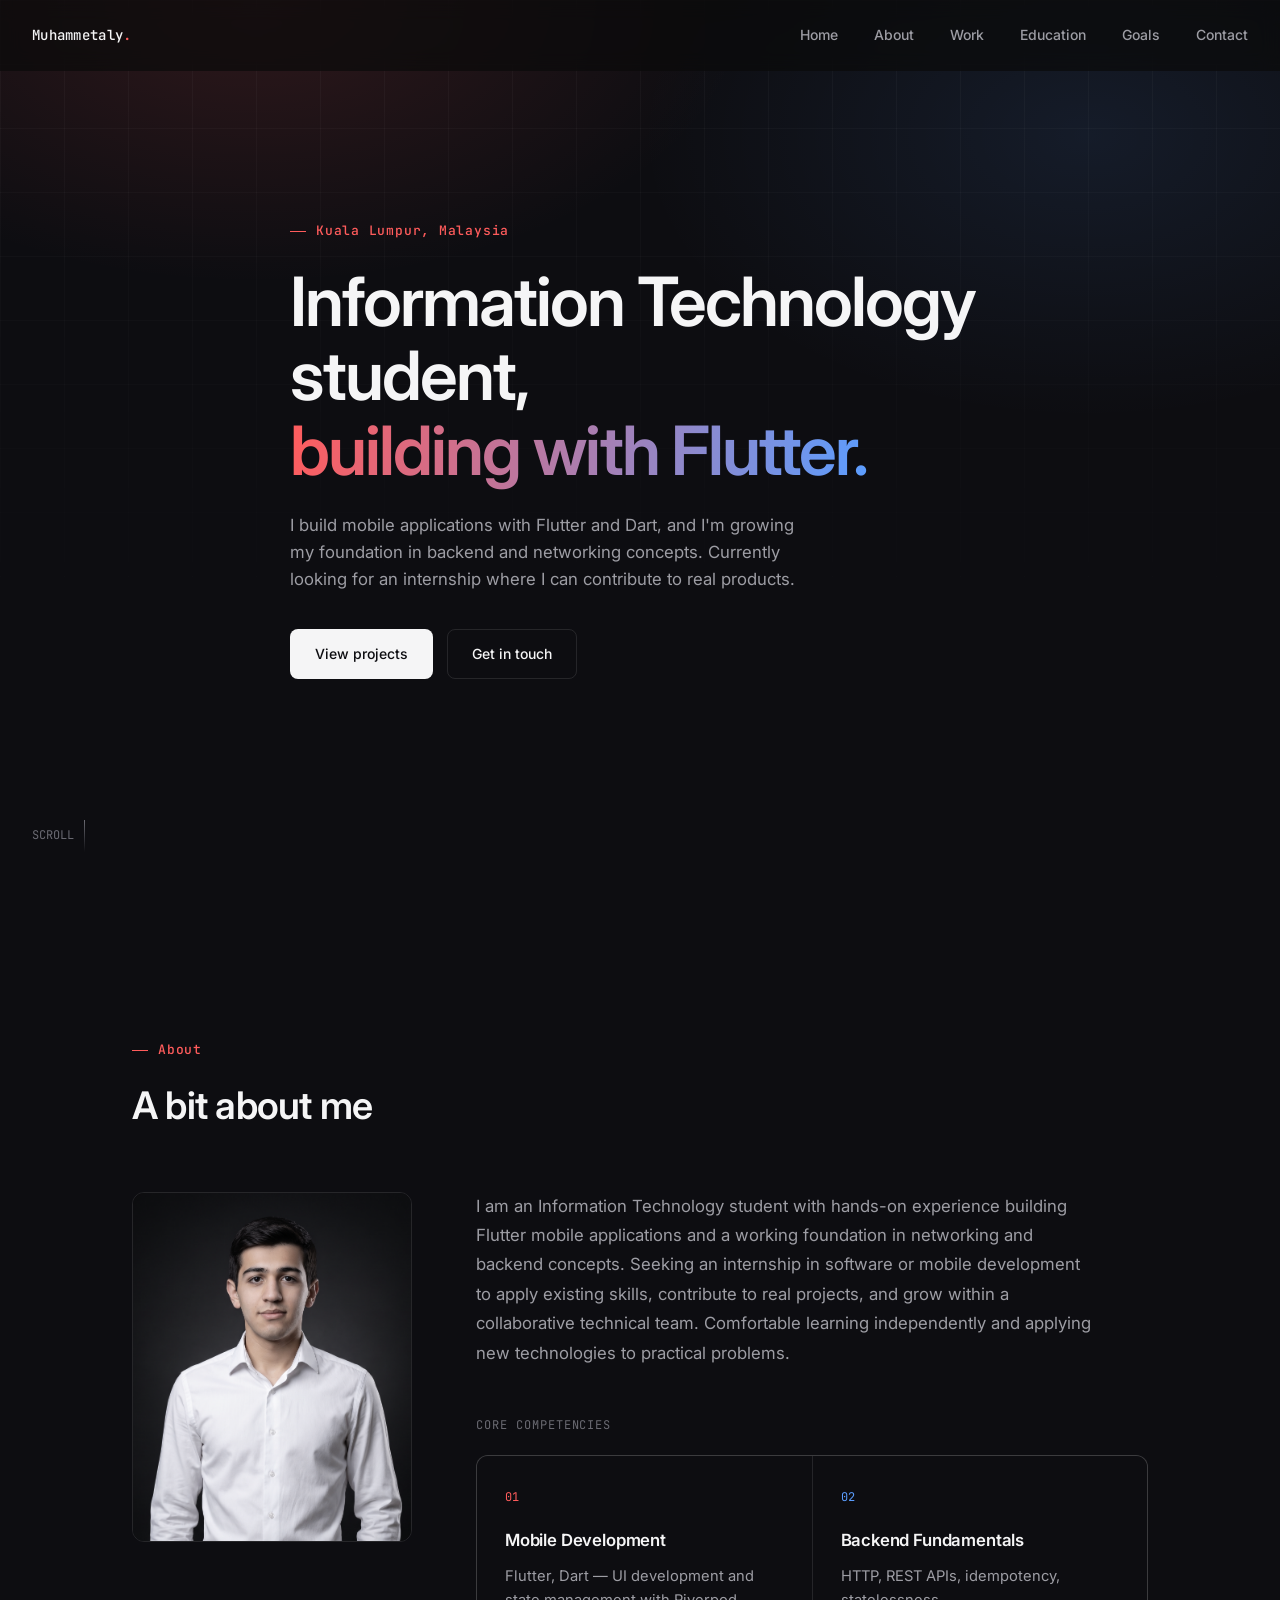
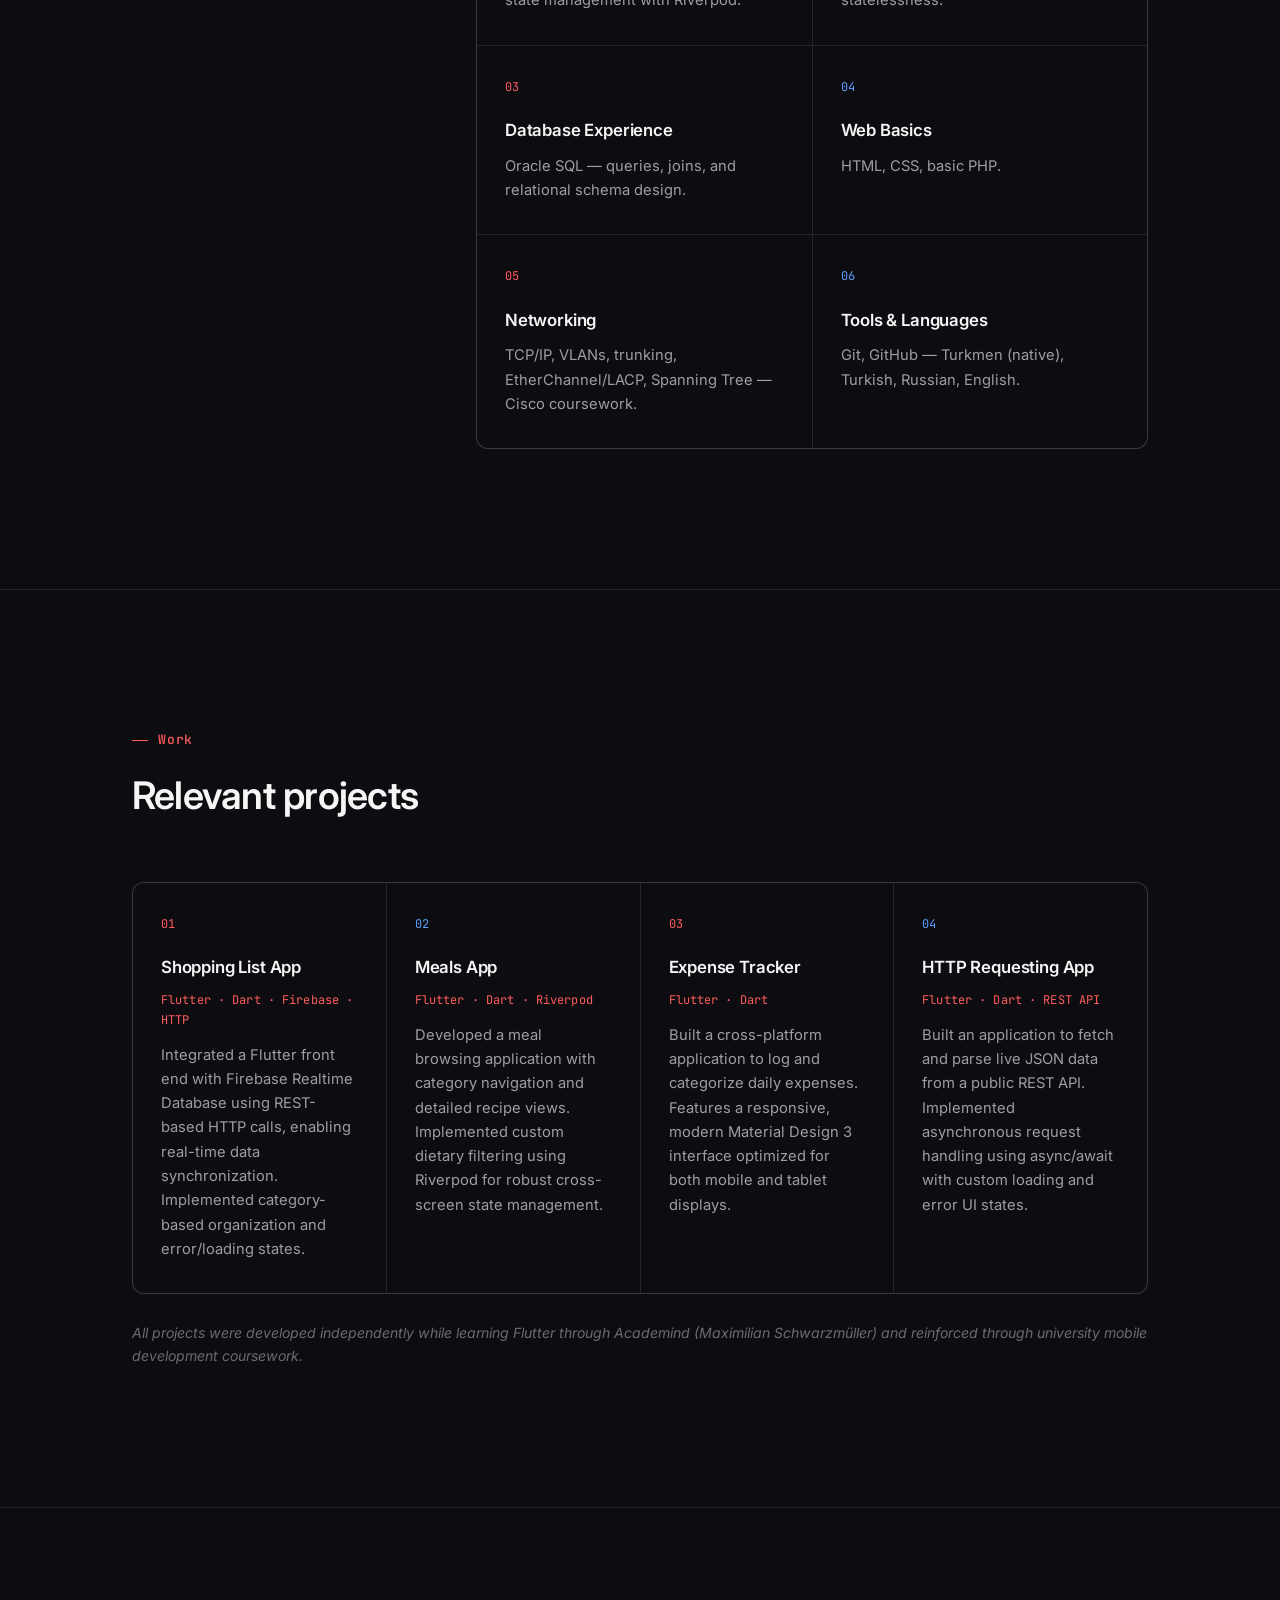
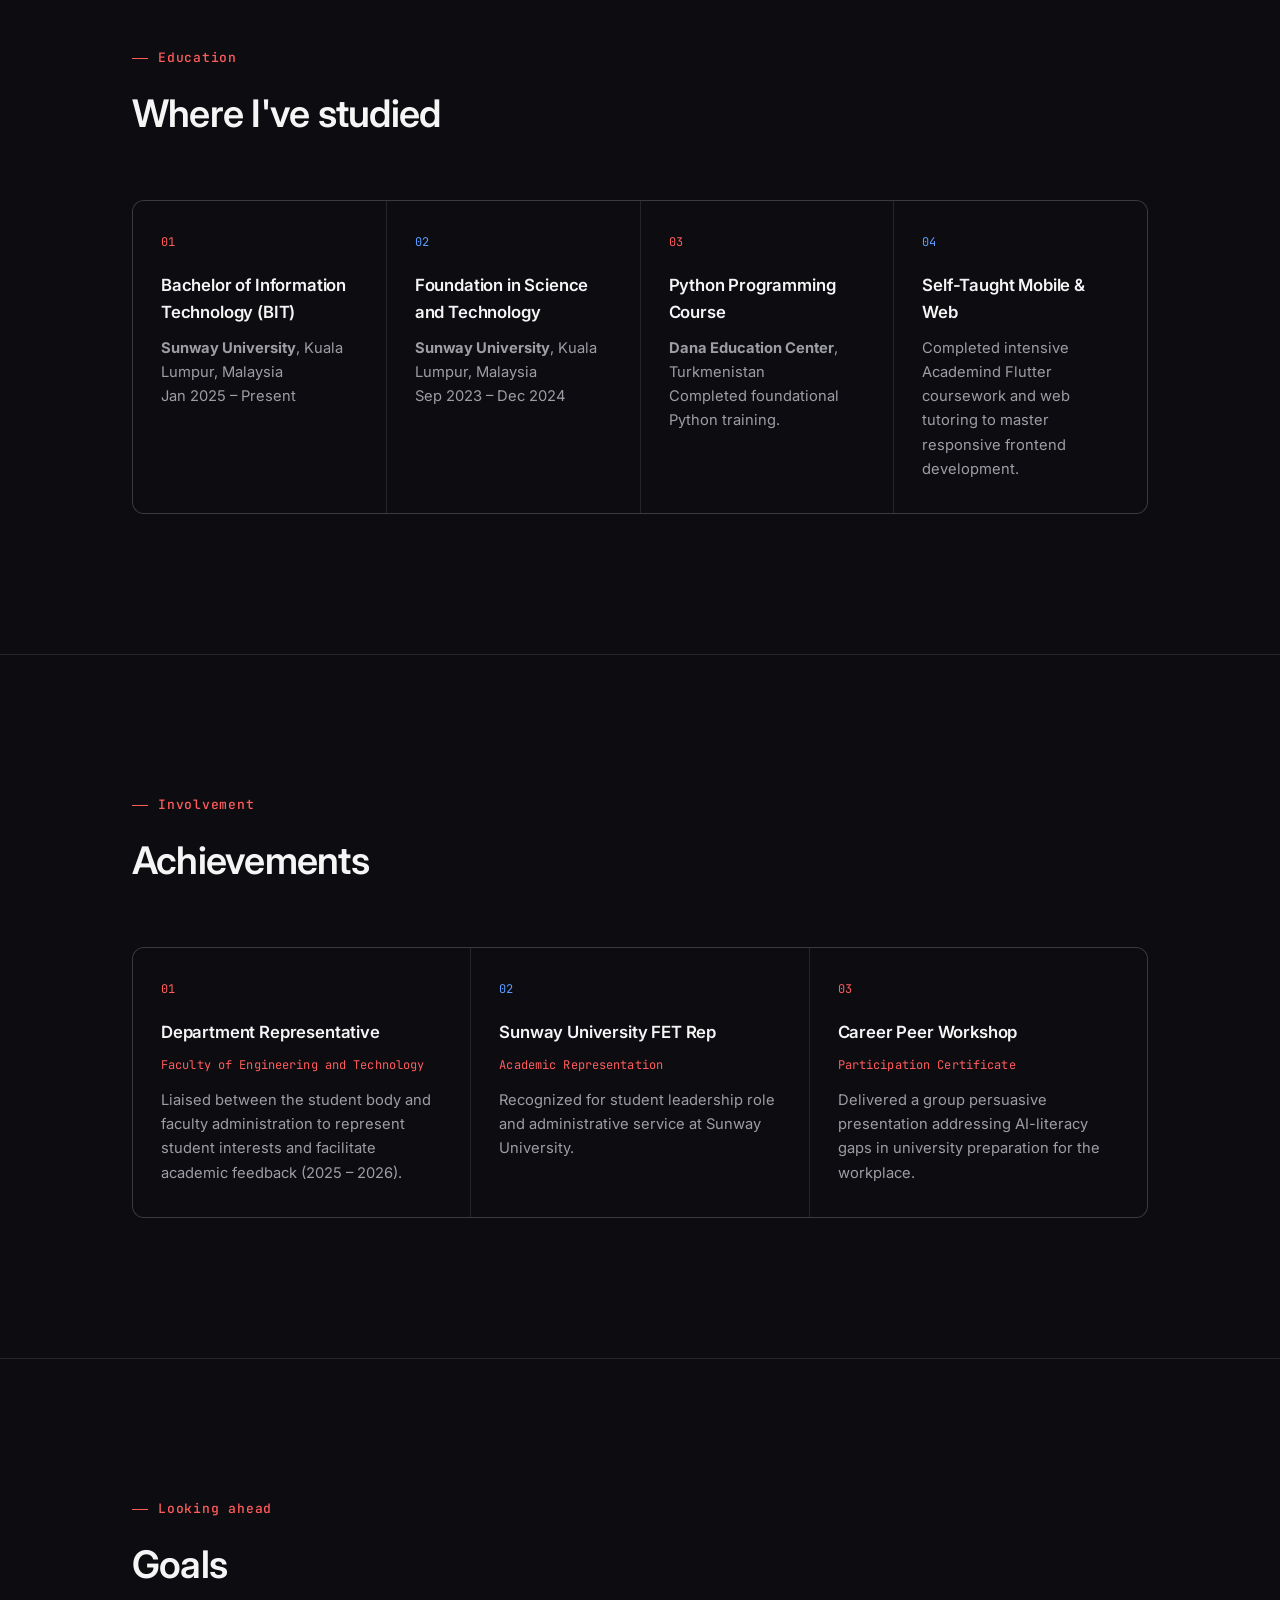
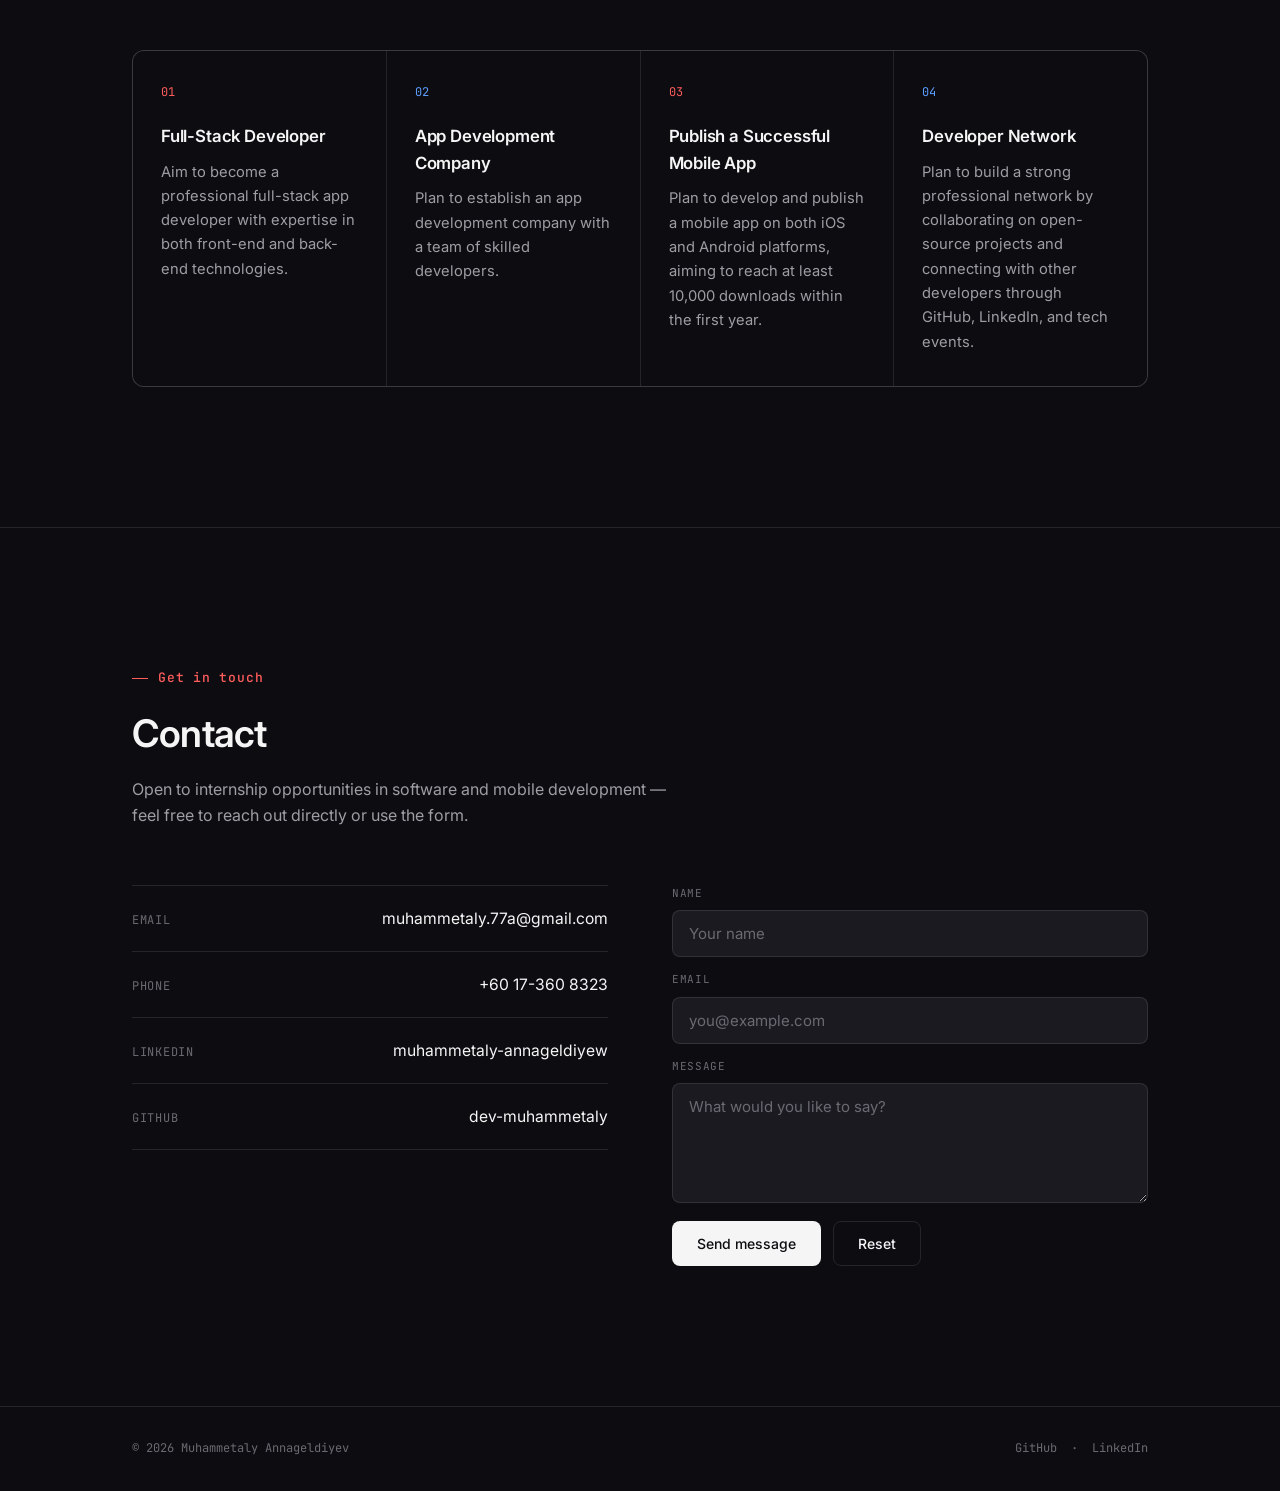
==== commit 90f82645: "Fix footer name and LinkedIn link" ====
--- a/index.html
+++ b/index.html
@@ -4,7 +4,7 @@
     <meta charset="utf-8">
     <meta http-equiv="X-UA-Compatible" content="IE=edge">
     <meta name="viewport" content="width=device-width, initial-scale=1">
-    <title>Muhammetaly Annageldiyew | Portfolio</title>
+    <title>Muhammetaly Annageldiyev | Portfolio</title>
     <link rel="stylesheet" href="style.css">
     <link rel="preconnect" href="https://fonts.googleapis.com">
     <link rel="preconnect" href="https://fonts.gstatic.com" crossorigin>
@@ -302,11 +302,11 @@
 
     <footer>
         <div class="container footer-row">
-            <span>&copy; 2026 Muhammetaly Annageldiyew</span>
+            <span>&copy; 2026 Muhammetaly Annageldiyev</span>
             <span>
                 <a href="https://github.com/dev-muhammetaly" target="_blank" rel="noopener noreferrer">GitHub</a>
                 &nbsp;·&nbsp;
-                <a href="https://linkedin.com/in/muhammetaly-annageldiyew-497608351" target="_blank"
+                <a href="https://www.linkedin.com/in/muhammetaly-annageldiyev-497608351/" target="_blank"
                     rel="noopener noreferrer">LinkedIn</a>
             </span>
         </div>
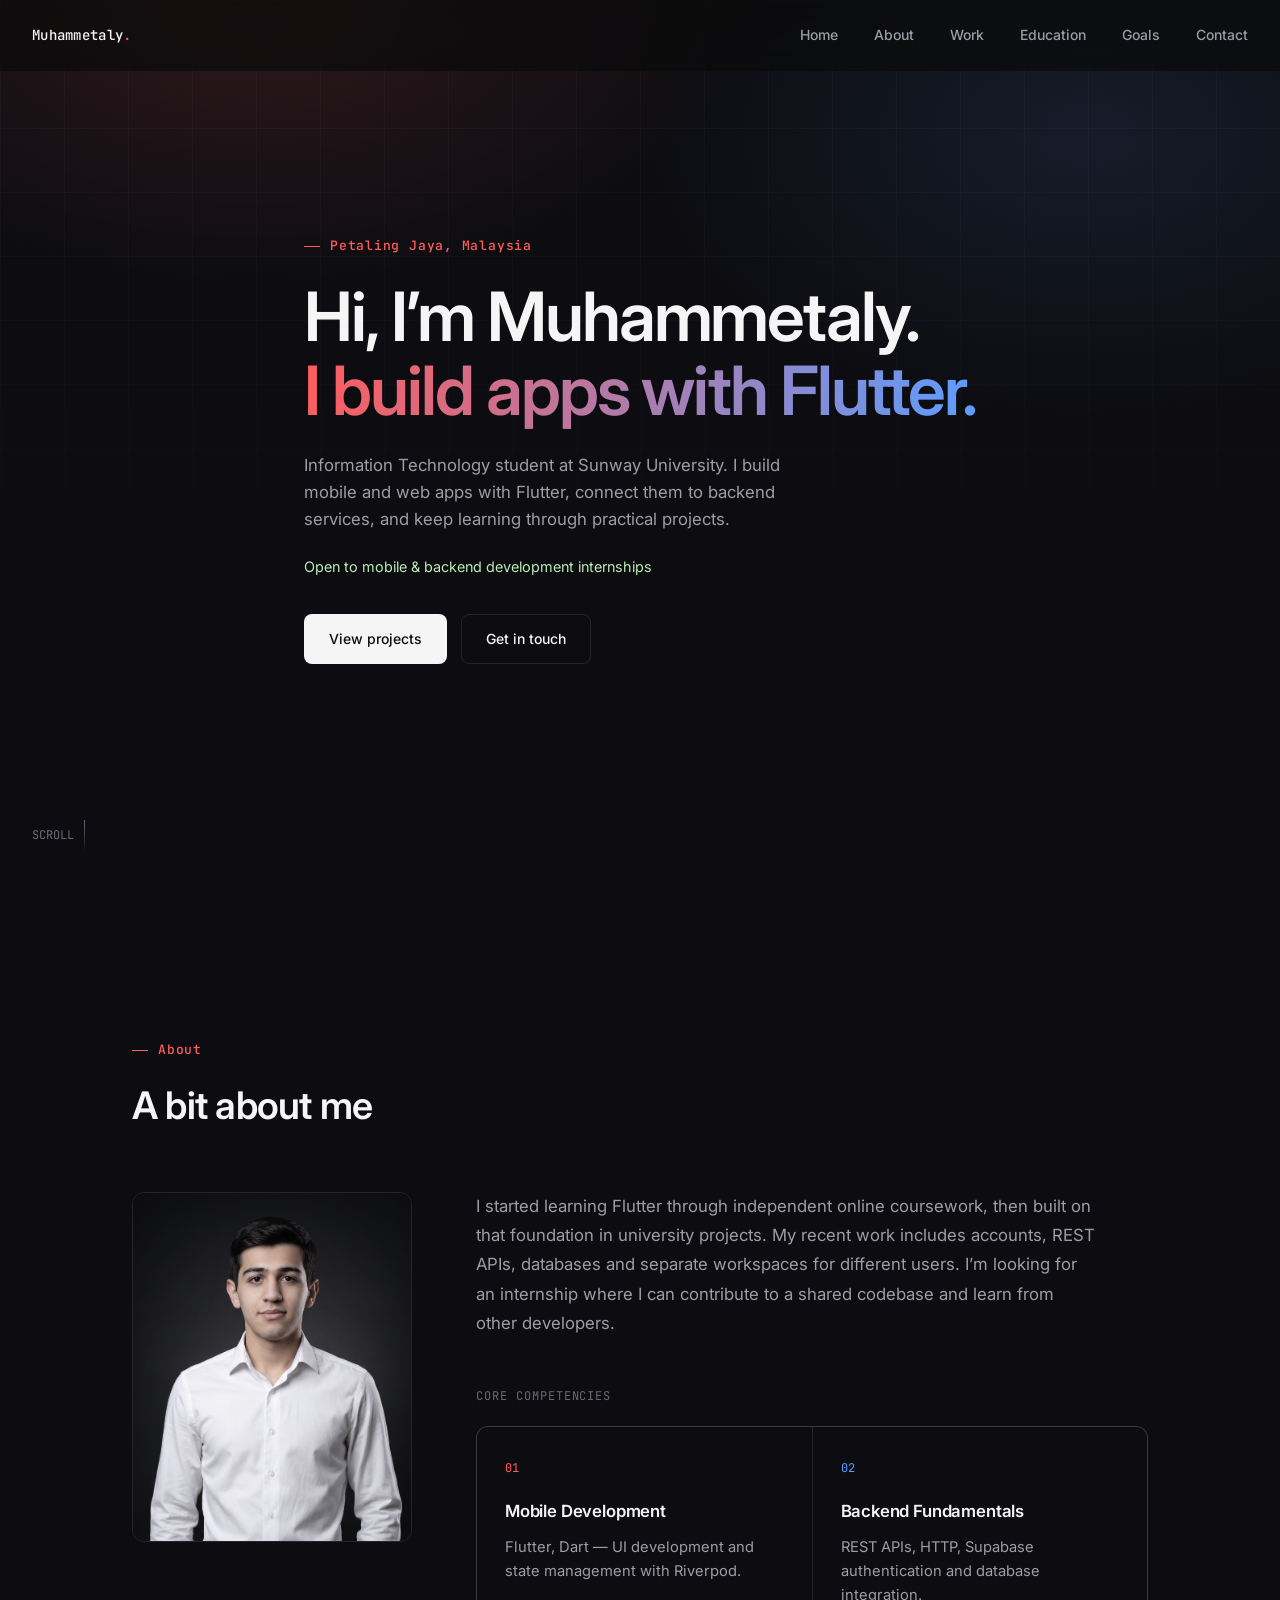
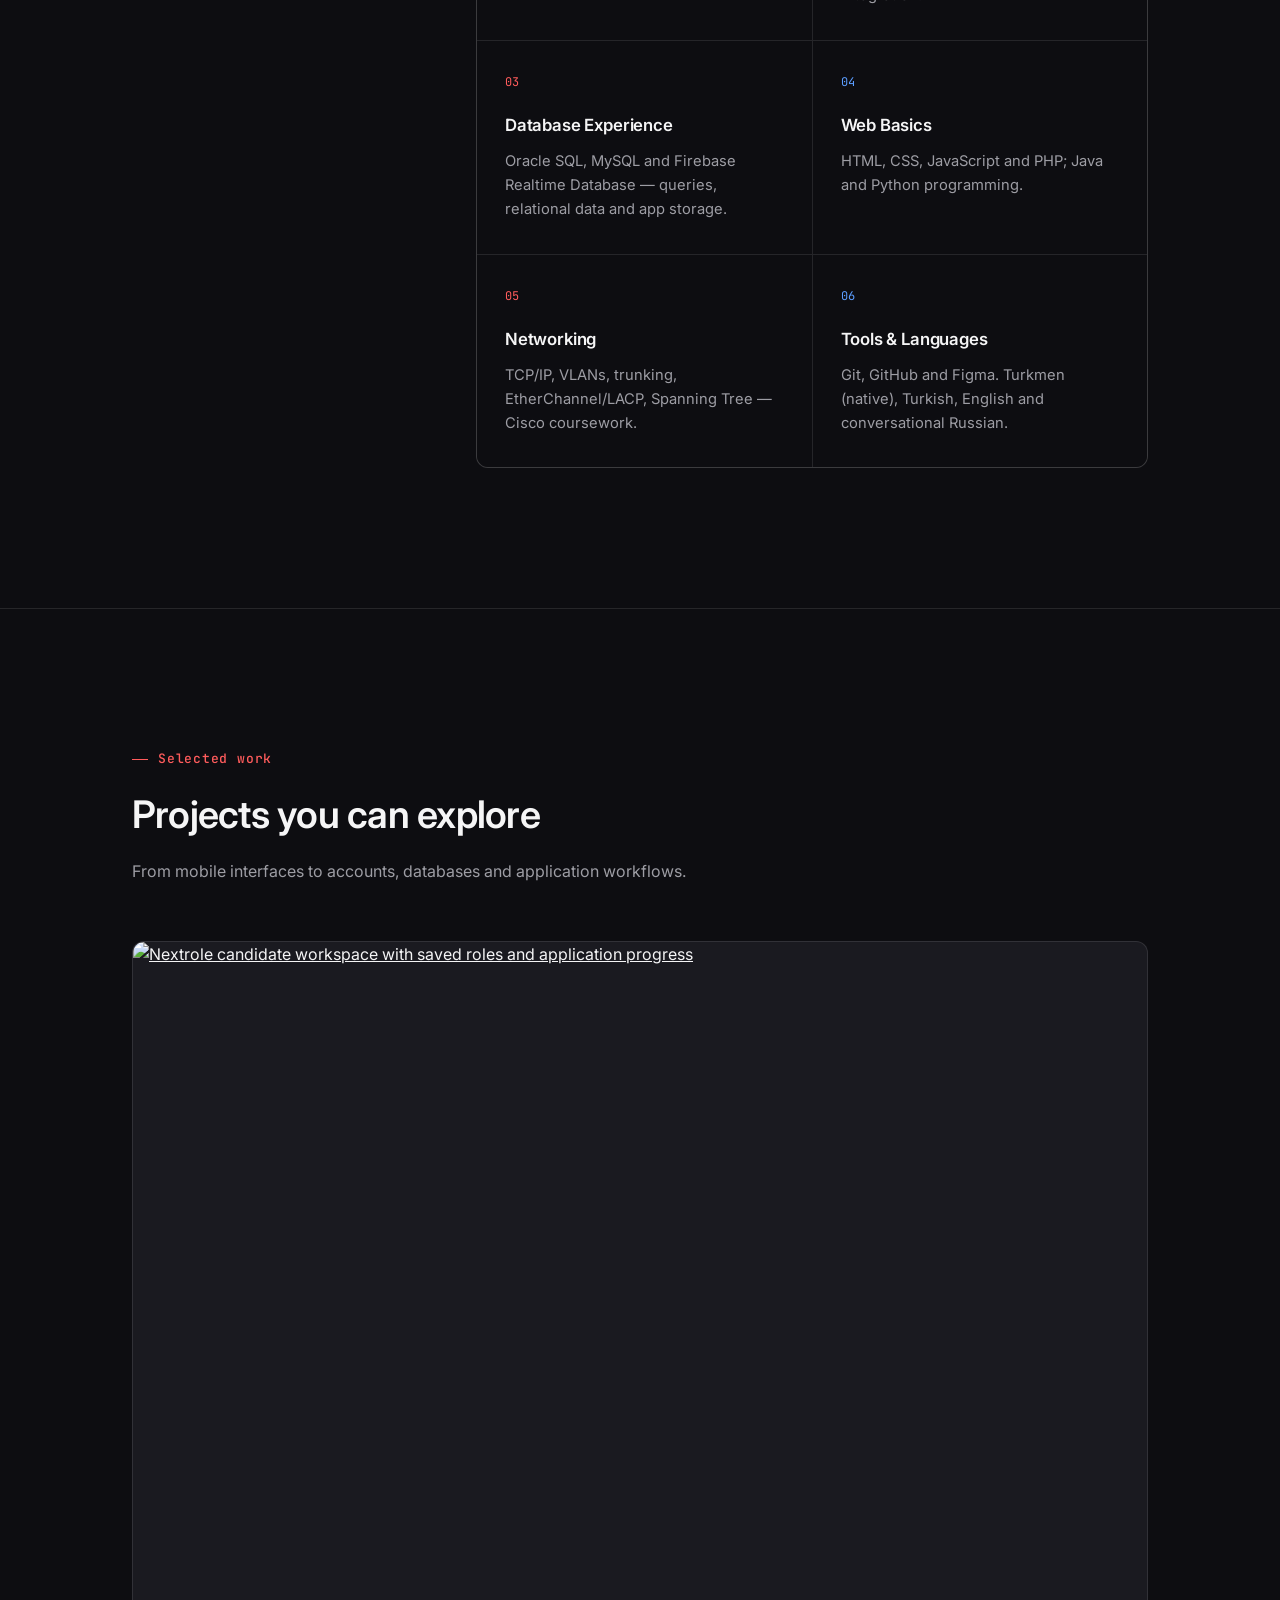
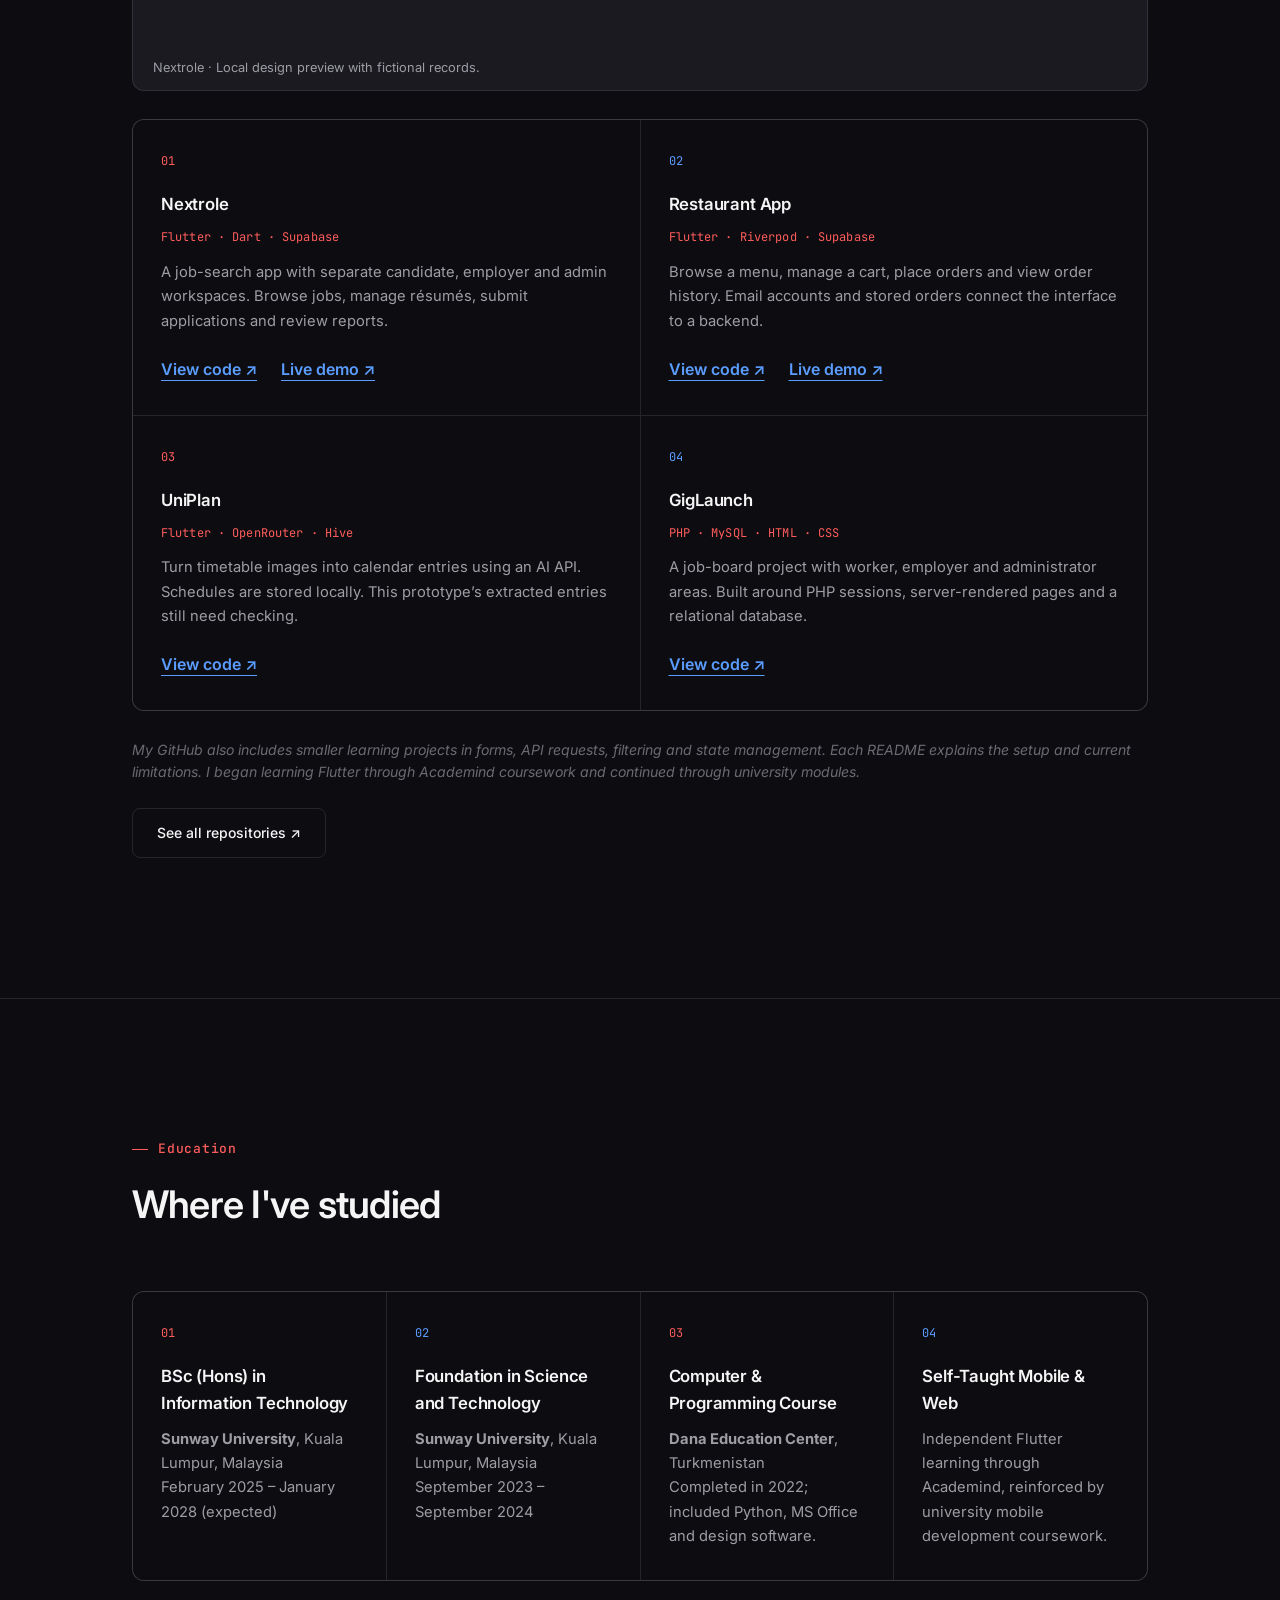
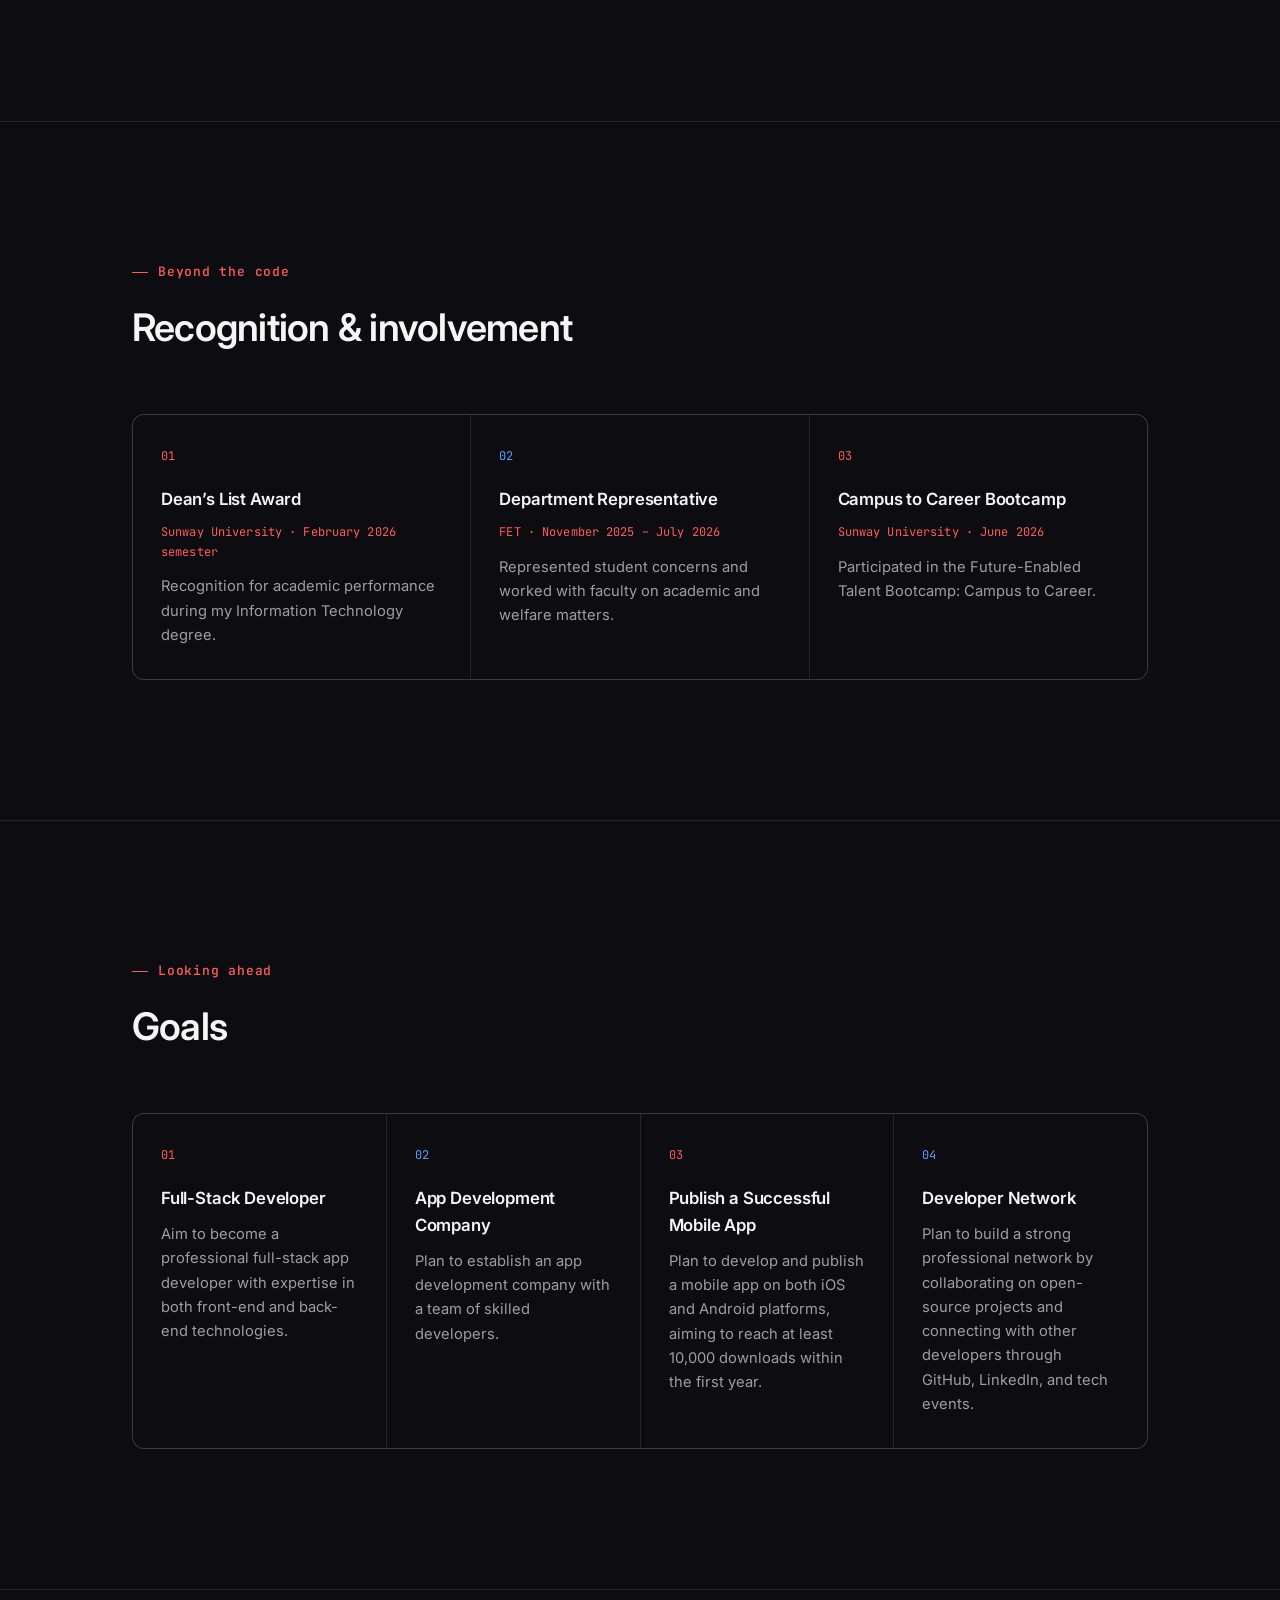
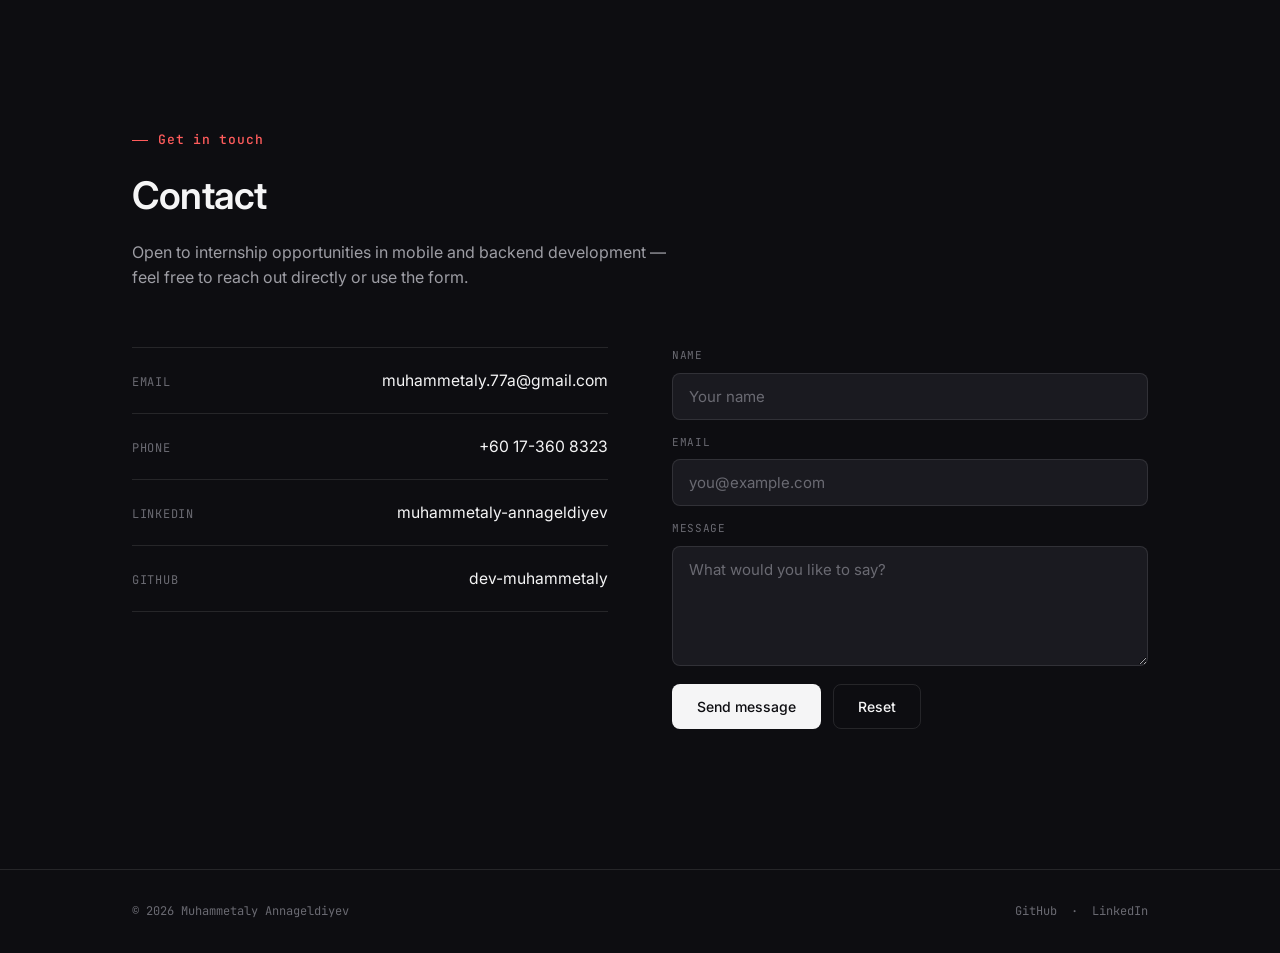
==== commit 4564f64d: "content: refresh projects, education and achievements" ====
--- a/index.html
+++ b/index.html
@@ -4,7 +4,9 @@
     <meta charset="utf-8">
     <meta http-equiv="X-UA-Compatible" content="IE=edge">
     <meta name="viewport" content="width=device-width, initial-scale=1">
-    <title>Muhammetaly Annageldiyev | Portfolio</title>
+    <title>Muhammetaly Annageldiyev | Flutter &amp; Backend Development</title>
+    <meta name="description" content="IT student at Sunway University building Flutter apps and backend projects. Explore Nextrole, Restaurant App, UniPlan and GigLaunch. Open to internships.">
+    <link rel="canonical" href="https://dev-muhammetaly.github.io/portfolio/">
     <link rel="stylesheet" href="style.css">
     <link rel="preconnect" href="https://fonts.googleapis.com">
     <link rel="preconnect" href="https://fonts.gstatic.com" crossorigin>
@@ -13,6 +15,7 @@
 </head>
 
 <body>
+    <a class="skip-link" href="#header">Skip to content</a>
     <nav>
         <div class="nav-logo">Muhammetaly<span>.</span></div>
         <ul>
@@ -29,11 +32,10 @@
     <div id="header">
         <div class="container">
             <div class="header_text">
-                <p class="kicker">Kuala Lumpur, Malaysia</p>
-                <h1>Information Technology student,<br><span>building with Flutter.</span></h1>
-                <p class="header-desc">I build mobile applications with Flutter and Dart, and I'm growing my
-                    foundation in backend and networking concepts. Currently looking for an internship where I can
-                    contribute to real products.</p>
+                <p class="kicker">Petaling Jaya, Malaysia</p>
+                <h1>Hi, I’m Muhammetaly.<br><span>I build apps with Flutter.</span></h1>
+                <p class="header-desc">Information Technology student at Sunway University. I build mobile and web apps with Flutter, connect them to backend services, and keep learning through practical projects.</p>
+                <p class="availability">Open to mobile &amp; backend development internships</p>
                 <div class="hero-actions">
                     <a href="#experiences" class="btn btn-primary">View projects</a>
                     <a href="#contact-me" class="btn btn-ghost">Get in touch</a>
@@ -51,13 +53,9 @@
                 <h2>A bit about me</h2>
             </div>
             <div class="about-row">
-                <img class="about-photo" src="images/user.png" alt="Muhammetaly Annageldiyew" data-reveal>
+                <img class="about-photo" src="images/user.png" alt="Muhammetaly Annageldiyev" loading="lazy" data-reveal>
                 <div data-reveal>
-                    <p class="about-desc">I am an Information Technology student with hands-on experience building
-                        Flutter mobile applications and a working foundation in networking and backend concepts.
-                        Seeking an internship in software or mobile development to apply existing skills, contribute
-                        to real projects, and grow within a collaborative technical team. Comfortable learning
-                        independently and applying new technologies to practical problems.</p>
+                    <p class="about-desc">I started learning Flutter through independent online coursework, then built on that foundation in university projects. My recent work includes accounts, REST APIs, databases and separate workspaces for different users. I’m looking for an internship where I can contribute to a shared codebase and learn from other developers.</p>
 
                     <p class="subhead">Core competencies</p>
                     <div class="grid">
@@ -69,17 +67,17 @@
                         <div class="card">
                             <span class="card-index">02</span>
                             <h3>Backend Fundamentals</h3>
-                            <p>HTTP, REST APIs, idempotency, statelessness.</p>
+                            <p>REST APIs, HTTP, Supabase authentication and database integration.</p>
                         </div>
                         <div class="card">
                             <span class="card-index">03</span>
                             <h3>Database Experience</h3>
-                            <p>Oracle SQL — queries, joins, and relational schema design.</p>
+                            <p>Oracle SQL, MySQL and Firebase Realtime Database — queries, relational data and app storage.</p>
                         </div>
                         <div class="card">
                             <span class="card-index">04</span>
                             <h3>Web Basics</h3>
-                            <p>HTML, CSS, basic PHP.</p>
+                            <p>HTML, CSS, JavaScript and PHP; Java and Python programming.</p>
                         </div>
                         <div class="card">
                             <span class="card-index">05</span>
@@ -89,7 +87,7 @@
                         <div class="card">
                             <span class="card-index">06</span>
                             <h3>Tools &amp; Languages</h3>
-                            <p>Git, GitHub — Turkmen (native), Turkish, Russian, English.</p>
+                            <p>Git, GitHub and Figma. Turkmen (native), Turkish, English and conversational Russian.</p>
                         </div>
                     </div>
                 </div>
@@ -98,50 +96,14 @@
     </section>
 
     <!-- --------------------Projects / Experiences-------------------- -->
-    <section class="experiences" id="experiences">
-        <div class="container">
-            <div class="section-head" data-reveal>
-                <p class="kicker">Work</p>
-                <h2>Relevant projects</h2>
-            </div>
-            <div class="grid" data-reveal>
-                <div class="card">
-                    <span class="card-index">01</span>
-                    <h3>Shopping List App</h3>
-                    <p class="tags">Flutter · Dart · Firebase · HTTP</p>
-                    <p>Integrated a Flutter front end with Firebase Realtime Database using REST-based HTTP calls,
-                        enabling real-time data synchronization. Implemented category-based organization and
-                        error/loading states.</p>
-                </div>
-                <div class="card">
-                    <span class="card-index">02</span>
-                    <h3>Meals App</h3>
-                    <p class="tags">Flutter · Dart · Riverpod</p>
-                    <p>Developed a meal browsing application with category navigation and detailed recipe views.
-                        Implemented custom dietary filtering using Riverpod for robust cross-screen state management.
-                    </p>
-                </div>
-                <div class="card">
-                    <span class="card-index">03</span>
-                    <h3>Expense Tracker</h3>
-                    <p class="tags">Flutter · Dart</p>
-                    <p>Built a cross-platform application to log and categorize daily expenses. Features a
-                        responsive, modern Material Design 3 interface optimized for both mobile and tablet
-                        displays.</p>
-                </div>
-                <div class="card">
-                    <span class="card-index">04</span>
-                    <h3>HTTP Requesting App</h3>
-                    <p class="tags">Flutter · Dart · REST API</p>
-                    <p>Built an application to fetch and parse live JSON data from a public REST API. Implemented
-                        asynchronous request handling using async/await with custom loading and error UI states.</p>
-                </div>
-            </div>
-            <p class="section-note">All projects were developed independently while learning Flutter through
-                Academind (Maximilian Schwarzmüller) and reinforced through university mobile development
-                coursework.</p>
-        </div>
-    </section>
+    <section class="experiences" id="experiences"><div class="container"><div class="section-head" data-reveal><p class="kicker">Selected work</p><h2>Projects you can explore</h2><p class="section-lede">From mobile interfaces to accounts, databases and application workflows.</p></div>
+<figure class="project-preview" data-reveal><a href="https://nextrolejob.netlify.app" target="_blank" rel="noopener noreferrer"><img src="https://raw.githubusercontent.com/dev-muhammetaly/nextrole/main/docs/v2-employee-desktop.png" alt="Nextrole candidate workspace with saved roles and application progress" loading="lazy" width="1440" height="1000"></a><figcaption>Nextrole · Local design preview with fictional records.</figcaption></figure>
+<div class="grid project-grid"><article class="card project-card" data-reveal><span class="card-index">01</span><h3>Nextrole</h3><p class="tags">Flutter · Dart · Supabase</p><p>A job-search app with separate candidate, employer and admin workspaces. Browse jobs, manage résumés, submit applications and review reports.</p><div class="project-links"><a href="https://github.com/dev-muhammetaly/nextrole" target="_blank" rel="noopener noreferrer" aria-label="View Nextrole code on GitHub">View code ↗</a><a href="https://nextrolejob.netlify.app" target="_blank" rel="noopener noreferrer" aria-label="Open Nextrole live demo">Live demo ↗</a></div></article>
+<article class="card project-card" data-reveal><span class="card-index">02</span><h3>Restaurant App</h3><p class="tags">Flutter · Riverpod · Supabase</p><p>Browse a menu, manage a cart, place orders and view order history. Email accounts and stored orders connect the interface to a backend.</p><div class="project-links"><a href="https://github.com/dev-muhammetaly/restaurant_app" target="_blank" rel="noopener noreferrer" aria-label="View Restaurant App code on GitHub">View code ↗</a><a href="https://m-restaurant-app.netlify.app" target="_blank" rel="noopener noreferrer" aria-label="Open Restaurant App live demo">Live demo ↗</a></div></article>
+<article class="card project-card" data-reveal><span class="card-index">03</span><h3>UniPlan</h3><p class="tags">Flutter · OpenRouter · Hive</p><p>Turn timetable images into calendar entries using an AI API. Schedules are stored locally. This prototype’s extracted entries still need checking.</p><div class="project-links"><a href="https://github.com/dev-muhammetaly/UniPlan" target="_blank" rel="noopener noreferrer" aria-label="View UniPlan code on GitHub">View code ↗</a></div></article>
+<article class="card project-card" data-reveal><span class="card-index">04</span><h3>GigLaunch</h3><p class="tags">PHP · MySQL · HTML · CSS</p><p>A job-board project with worker, employer and administrator areas. Built around PHP sessions, server-rendered pages and a relational database.</p><div class="project-links"><a href="https://github.com/dev-muhammetaly/gig-launch-php" target="_blank" rel="noopener noreferrer" aria-label="View GigLaunch code on GitHub">View code ↗</a></div></article></div>
+<p class="section-note">My GitHub also includes smaller learning projects in forms, API requests, filtering and state management. Each README explains the setup and current limitations. I began learning Flutter through Academind coursework and continued through university modules.</p>
+<a class="btn btn-ghost all-projects" href="https://github.com/dev-muhammetaly?tab=repositories" target="_blank" rel="noopener noreferrer">See all repositories ↗</a></div></section>
 
     <!-- --------------------Education-------------------- -->
     <section class="education" id="education">
@@ -153,61 +115,33 @@
             <div class="grid" data-reveal>
                 <div class="card">
                     <span class="card-index">01</span>
-                    <h3>Bachelor of Information Technology (BIT)</h3>
-                    <p><strong>Sunway University</strong>, Kuala Lumpur, Malaysia<br>Jan 2025 – Present</p>
+                    <h3>BSc (Hons) in Information Technology</h3>
+                    <p><strong>Sunway University</strong>, Kuala Lumpur, Malaysia<br>February 2025 – January 2028 (expected)</p>
                 </div>
                 <div class="card">
                     <span class="card-index">02</span>
                     <h3>Foundation in Science and Technology</h3>
-                    <p><strong>Sunway University</strong>, Kuala Lumpur, Malaysia<br>Sep 2023 – Dec 2024</p>
+                    <p><strong>Sunway University</strong>, Kuala Lumpur, Malaysia<br>September 2023 – September 2024</p>
                 </div>
                 <div class="card">
                     <span class="card-index">03</span>
-                    <h3>Python Programming Course</h3>
-                    <p><strong>Dana Education Center</strong>, Turkmenistan<br>Completed foundational Python
-                        training.</p>
+                    <h3>Computer &amp; Programming Course</h3>
+                    <p><strong>Dana Education Center</strong>, Turkmenistan<br>Completed in 2022; included Python, MS Office and design software.</p>
                 </div>
                 <div class="card">
                     <span class="card-index">04</span>
                     <h3>Self-Taught Mobile &amp; Web</h3>
-                    <p>Completed intensive Academind Flutter coursework and web tutoring to master responsive
-                        frontend development.</p>
+                    <p>Independent Flutter learning through Academind, reinforced by university mobile development coursework.</p>
                 </div>
             </div>
         </div>
     </section>
 
     <!-- --------------------Involvement & Achievements-------------------- -->
-    <section class="achievements" id="achievements">
-        <div class="container">
-            <div class="section-head" data-reveal>
-                <p class="kicker">Involvement</p>
-                <h2>Achievements</h2>
-            </div>
-            <div class="grid" data-reveal>
-                <div class="card">
-                    <span class="card-index">01</span>
-                    <h3>Department Representative</h3>
-                    <p class="tags">Faculty of Engineering and Technology</p>
-                    <p>Liaised between the student body and faculty administration to represent student interests
-                        and facilitate academic feedback (2025 – 2026).</p>
-                </div>
-                <div class="card">
-                    <span class="card-index">02</span>
-                    <h3>Sunway University FET Rep</h3>
-                    <p class="tags">Academic Representation</p>
-                    <p>Recognized for student leadership role and administrative service at Sunway University.</p>
-                </div>
-                <div class="card">
-                    <span class="card-index">03</span>
-                    <h3>Career Peer Workshop</h3>
-                    <p class="tags">Participation Certificate</p>
-                    <p>Delivered a group persuasive presentation addressing AI-literacy gaps in university
-                        preparation for the workplace.</p>
-                </div>
-            </div>
-        </div>
-    </section>
+    <section class="achievements" id="achievements"><div class="container"><div class="section-head" data-reveal><p class="kicker">Beyond the code</p><h2>Recognition &amp; involvement</h2></div><div class="grid">
+<article class="card" data-reveal><span class="card-index">01</span><h3>Dean’s List Award</h3><p class="tags">Sunway University · February 2026 semester</p><p>Recognition for academic performance during my Information Technology degree.</p></article>
+<article class="card" data-reveal><span class="card-index">02</span><h3>Department Representative</h3><p class="tags">FET · November 2025 – July 2026</p><p>Represented student concerns and worked with faculty on academic and welfare matters.</p></article>
+<article class="card" data-reveal><span class="card-index">03</span><h3>Campus to Career Bootcamp</h3><p class="tags">Sunway University · June 2026</p><p>Participated in the Future-Enabled Talent Bootcamp: Campus to Career.</p></article></div></div></section>
 
     <!-- --------------------Goals-------------------- -->
     <section class="goals" id="goals">
@@ -250,7 +184,7 @@
             <div class="section-head" data-reveal>
                 <p class="kicker">Get in touch</p>
                 <h2>Contact</h2>
-                <p class="section-lede">Open to internship opportunities in software and mobile development — feel
+                <p class="section-lede">Open to internship opportunities in mobile and backend development — feel
                     free to reach out directly or use the form.</p>
             </div>
             <div class="contact-layout" data-reveal>
@@ -263,10 +197,10 @@
                         <span class="label">Phone</span>
                         <span class="value">+60 17-360 8323</span>
                     </a>
-                    <a class="contact-row" href="https://linkedin.com/in/muhammetaly-annageldiyew-497608351"
+                    <a class="contact-row" href="https://linkedin.com/in/muhammetaly-annageldiyev-497608351/"
                         target="_blank" rel="noopener noreferrer">
                         <span class="label">LinkedIn</span>
-                        <span class="value">muhammetaly-annageldiyew</span>
+                        <span class="value">muhammetaly-annageldiyev</span>
                     </a>
                     <a class="contact-row" href="https://github.com/dev-muhammetaly" target="_blank"
                         rel="noopener noreferrer">
@@ -278,12 +212,12 @@
                     <input type="hidden" name="access_key" value="2c7bf126-0a0d-4e1c-b1c8-e70b796e5138">
                     <div class="field">
                         <label for="contact-name">Name</label>
-                        <input id="contact-name" type="text" name="Name" placeholder="Your name"
+                        <input id="contact-name" autocomplete="name" type="text" name="Name" placeholder="Your name"
                             class="Contact-inputs" required>
                     </div>
                     <div class="field">
                         <label for="contact-email">Email</label>
-                        <input id="contact-email" type="email" name="Email" placeholder="you@example.com"
+                        <input id="contact-email" autocomplete="email" type="email" name="Email" placeholder="you@example.com"
                             class="Contact-inputs" required>
                     </div>
                     <div class="field">
--- a/style.css
+++ b/style.css
@@ -612,3 +612,33 @@
         justify-content: center;
     }
 }
+
+/* Portfolio refresh */
+section, #header { scroll-margin-top: 100px; }
+.availability { margin-top: 22px; color: #b8edb5; font-size: .9rem; }
+.project-grid { grid-template-columns: repeat(2,minmax(0,1fr)); }
+.project-card { display: flex; flex-direction: column; }
+.project-links { display: flex; gap: 24px; flex-wrap: wrap; margin-top: auto; padding-top: 24px; }
+.project-links a { color: var(--accent-2); font-weight: 600; text-underline-offset: 5px; }
+.project-preview { margin: 0 0 28px; border: 1px solid var(--border); border-radius: 12px; overflow: hidden; background: var(--surface); }
+.project-preview img { display: block; width: 100%; height: auto; }
+.project-preview figcaption { padding: 12px 20px; color: var(--text-dim); font-size: .8rem; }
+.all-projects { margin-top: 24px; }
+a:focus-visible, button:focus-visible { outline: 2px solid var(--accent-2); outline-offset: 5px; }
+.skip-link { position: fixed; top: -80px; left: 16px; z-index: 2000; background: white; color: #111; padding: 12px; }
+.skip-link:focus { top: 12px; }
+.contact-row { gap: 14px; }
+.contact-row .value { overflow-wrap: anywhere; min-width: 0; }
+[data-reveal] { opacity: 1; transform: none; }
+@media (max-width: 520px) {
+ nav { flex-direction: column; gap: 10px; padding: 12px 16px; }
+ nav ul { display: flex; gap: 16px; max-width: 100%; overflow-x: auto; padding-bottom: 4px; }
+ nav ul li { flex-shrink: 0; }
+ .project-grid { grid-template-columns: 1fr; }
+ #header { padding: 140px 0 70px; }
+ .footer-row { flex-wrap: wrap; gap: 14px; }
+}
+@media (prefers-reduced-motion: reduce) {
+ html { scroll-behavior: auto; }
+ *, *::before, *::after { transition: none !important; animation: none !important; }
+}
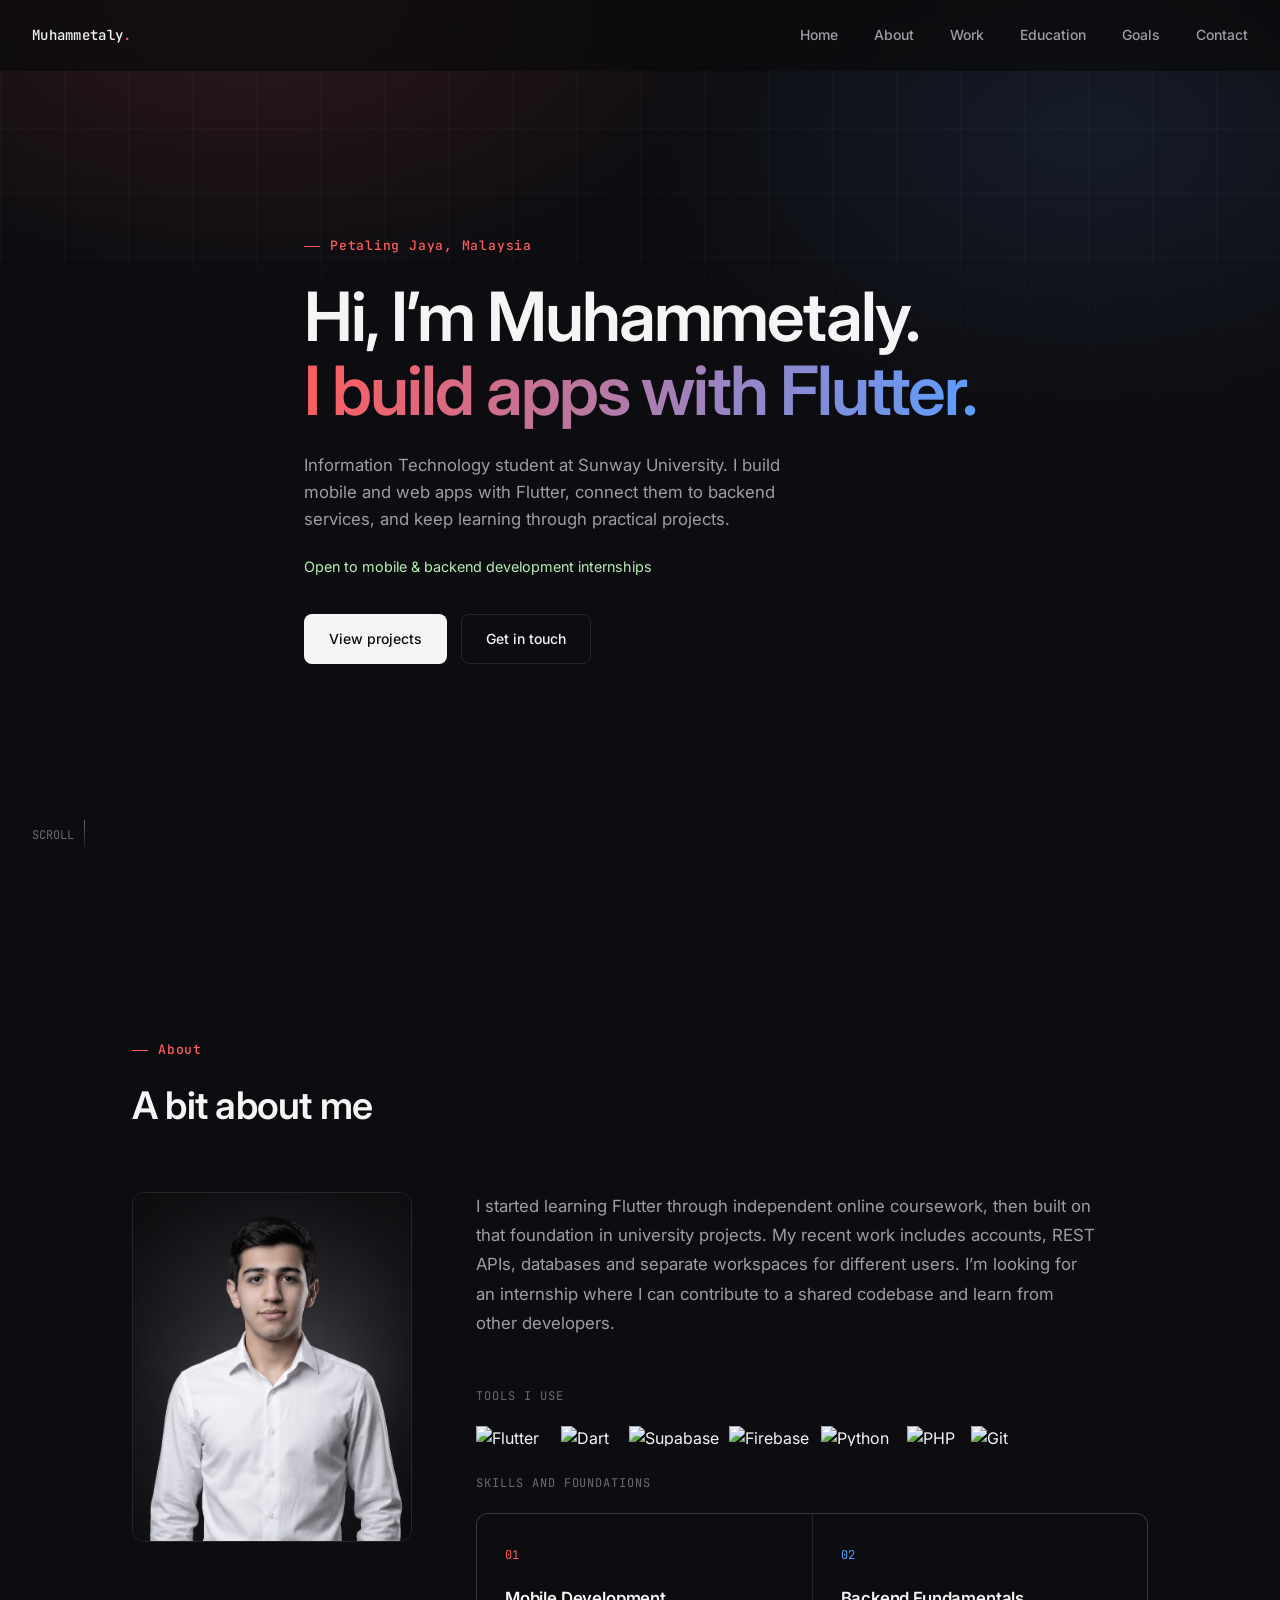
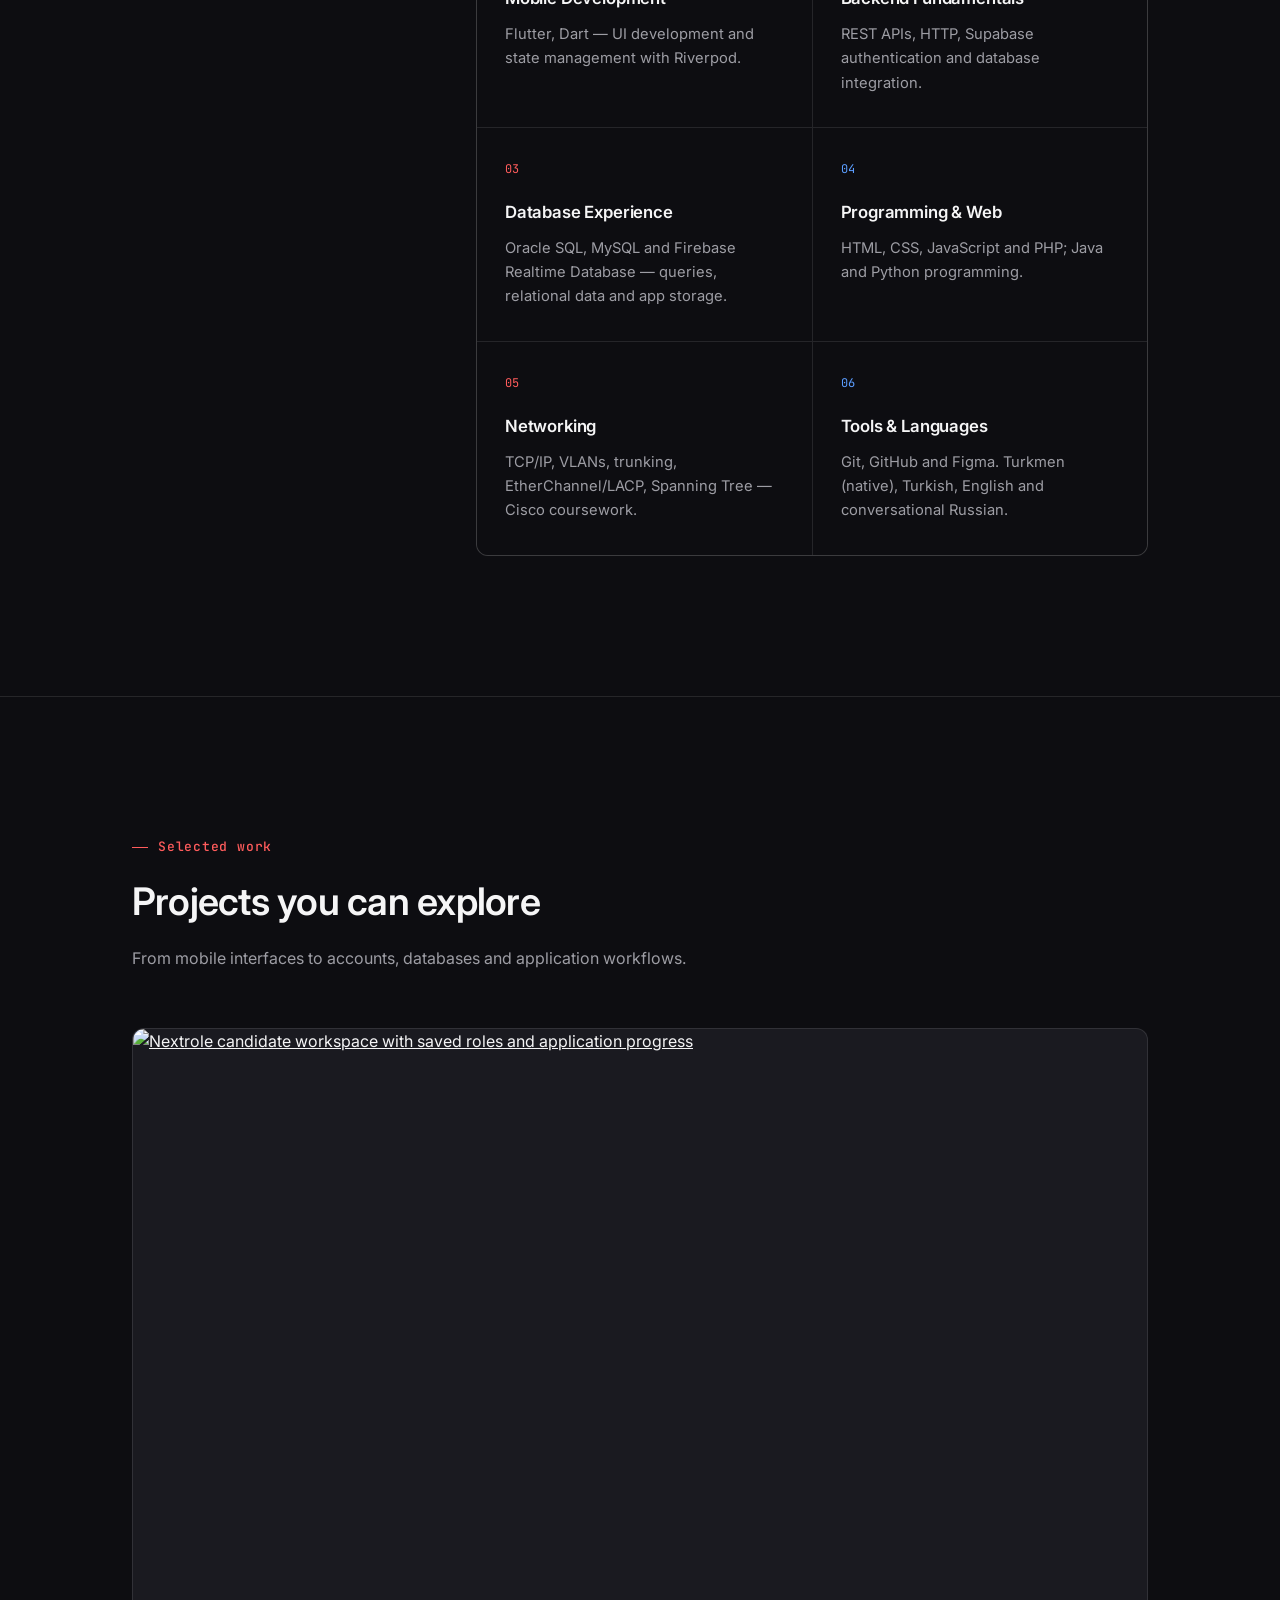
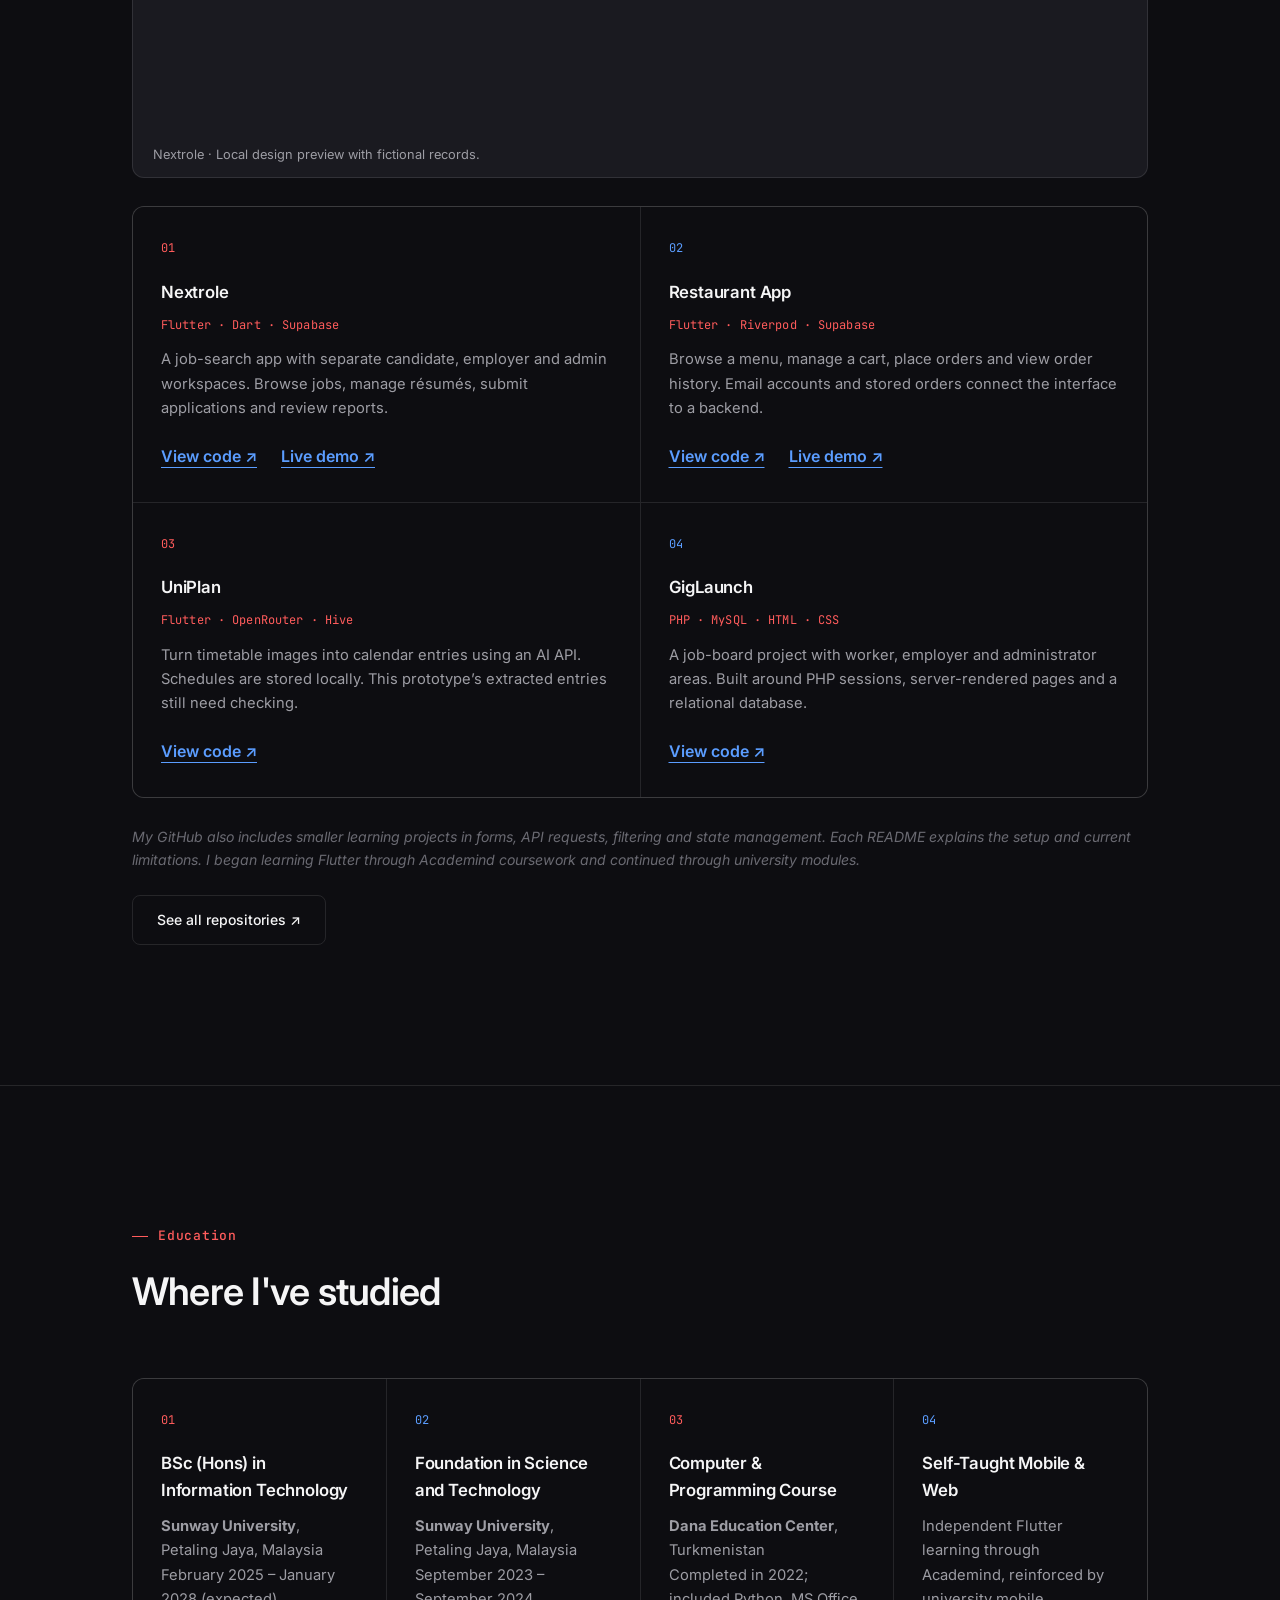
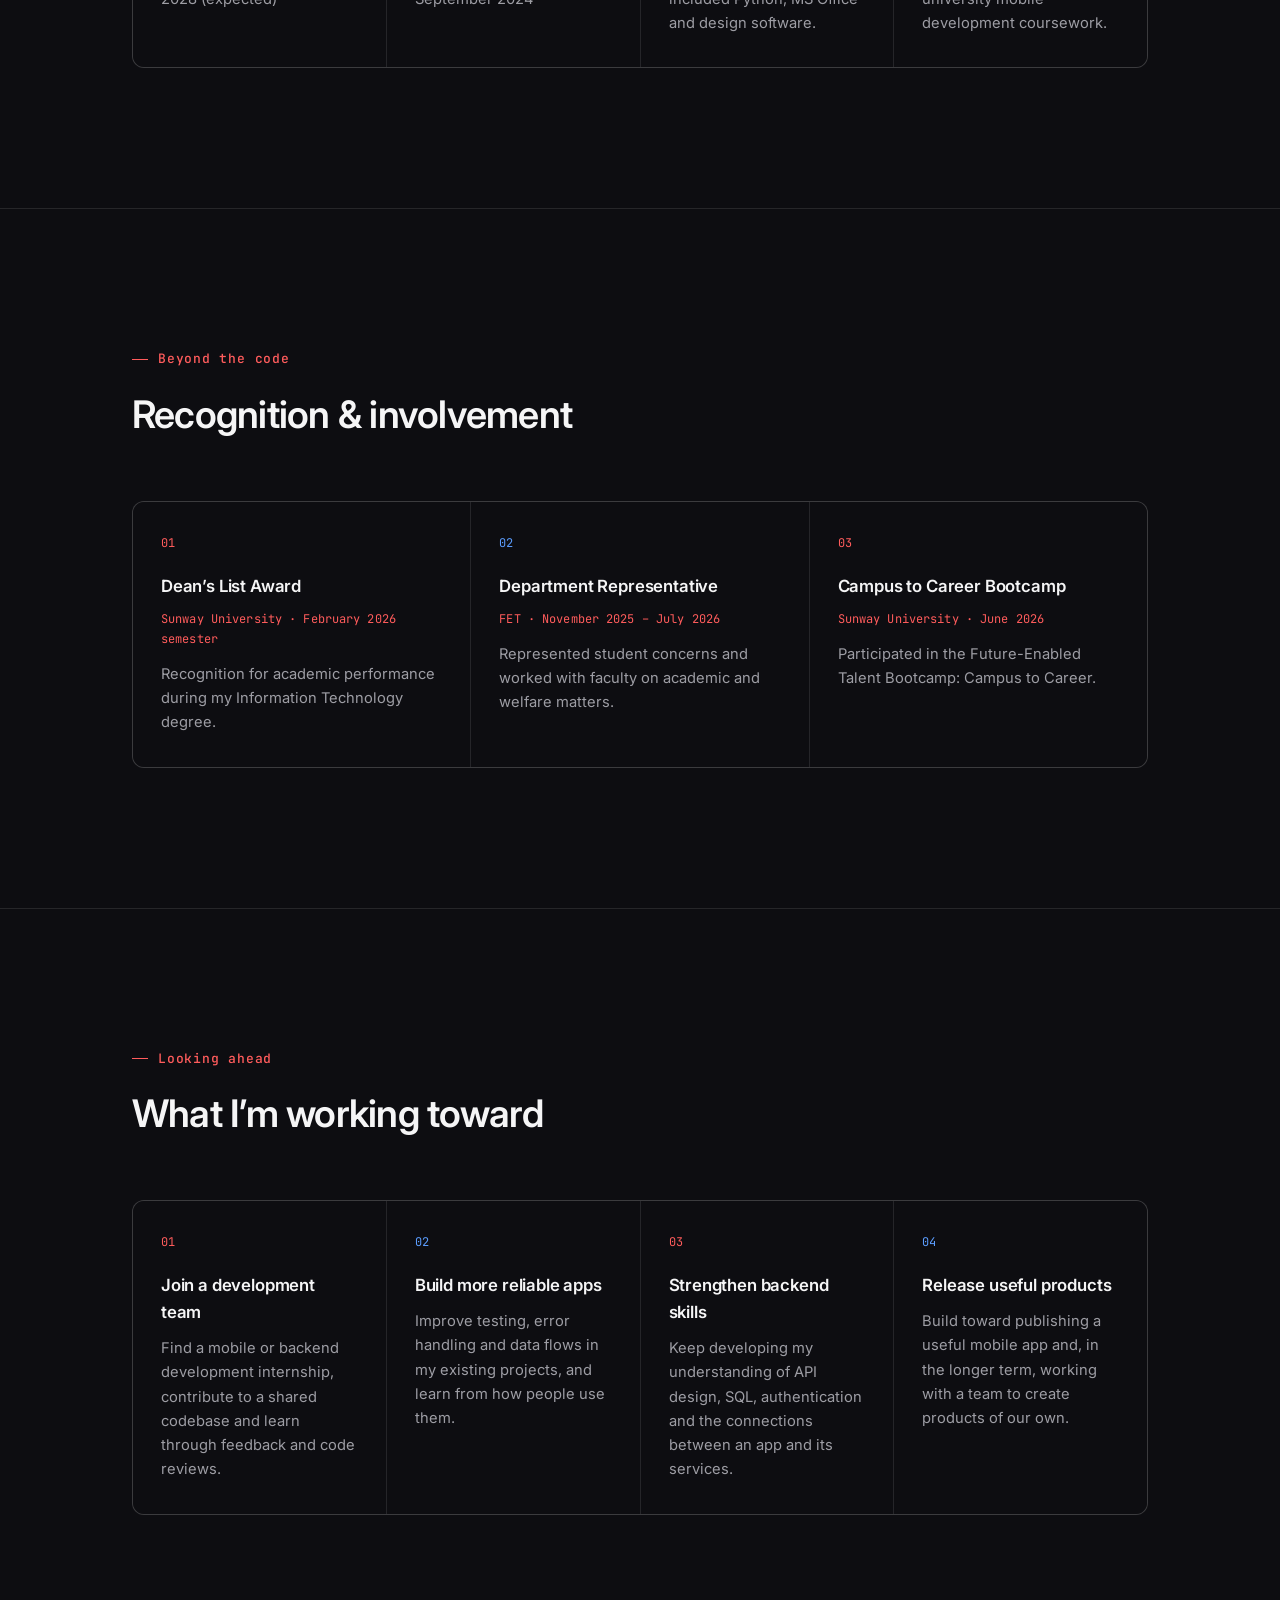
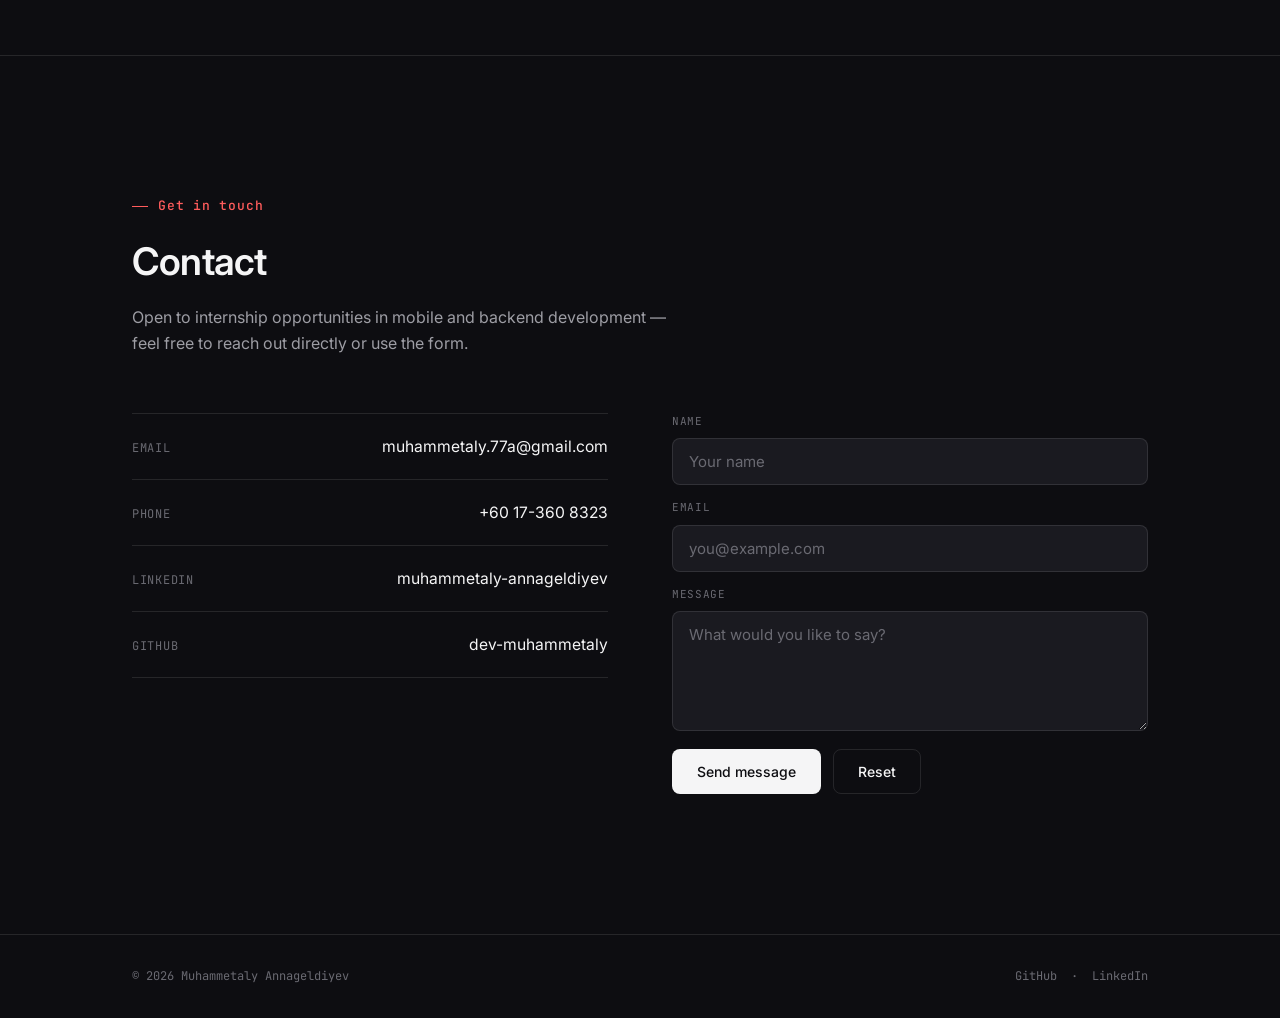
==== commit 54d7d89b: "content: align portfolio with current internship CV" ====
--- a/index.html
+++ b/index.html
@@ -7,6 +7,13 @@
     <title>Muhammetaly Annageldiyev | Flutter &amp; Backend Development</title>
     <meta name="description" content="IT student at Sunway University building Flutter apps and backend projects. Explore Nextrole, Restaurant App, UniPlan and GigLaunch. Open to internships.">
     <link rel="canonical" href="https://dev-muhammetaly.github.io/portfolio/">
+    <meta property="og:type" content="website">
+    <meta property="og:title" content="Muhammetaly Annageldiyev | Flutter and Backend Development">
+    <meta property="og:description" content="Explore Nextrole, Restaurant App, UniPlan and GigLaunch. Sunway IT student open to mobile and backend development internships.">
+    <meta property="og:url" content="https://dev-muhammetaly.github.io/portfolio/">
+    <meta property="og:image" content="https://dev-muhammetaly.github.io/portfolio/images/user.png">
+    <meta property="og:image:alt" content="Muhammetaly Annageldiyev">
+    <meta name="twitter:card" content="summary">
     <link rel="stylesheet" href="style.css">
     <link rel="preconnect" href="https://fonts.googleapis.com">
     <link rel="preconnect" href="https://fonts.gstatic.com" crossorigin>
@@ -57,7 +64,17 @@
                 <div data-reveal>
                     <p class="about-desc">I started learning Flutter through independent online coursework, then built on that foundation in university projects. My recent work includes accounts, REST APIs, databases and separate workspaces for different users. I’m looking for an internship where I can contribute to a shared codebase and learn from other developers.</p>
 
-                    <p class="subhead">Core competencies</p>
+                    <p class="subhead">Tools I use</p>
+                    <div class="tech-badges" aria-label="Technology toolkit">
+                      <img src="https://img.shields.io/badge/Flutter-182C23?style=flat-square&amp;logo=flutter&amp;logoColor=54C5F8" alt="Flutter" loading="lazy" width="76" height="20">
+                      <img src="https://img.shields.io/badge/Dart-182C23?style=flat-square&amp;logo=dart&amp;logoColor=54C5F8" alt="Dart" loading="lazy" width="59" height="20">
+                      <img src="https://img.shields.io/badge/Supabase-182C23?style=flat-square&amp;logo=supabase&amp;logoColor=3FCF8E" alt="Supabase" loading="lazy" width="91" height="20">
+                      <img src="https://img.shields.io/badge/Firebase-182C23?style=flat-square&amp;logo=firebase&amp;logoColor=FFCA28" alt="Firebase" loading="lazy" width="83" height="20">
+                      <img src="https://img.shields.io/badge/Python-182C23?style=flat-square&amp;logo=python&amp;logoColor=FFD343" alt="Python" loading="lazy" width="77" height="20">
+                      <img src="https://img.shields.io/badge/PHP-182C23?style=flat-square&amp;logo=php&amp;logoColor=B0B3E8" alt="PHP" loading="lazy" width="55" height="20">
+                      <img src="https://img.shields.io/badge/Git-182C23?style=flat-square&amp;logo=git&amp;logoColor=F05032" alt="Git" loading="lazy" width="47" height="20">
+                    </div>
+                    <p class="subhead">Skills and foundations</p>
                     <div class="grid">
                         <div class="card">
                             <span class="card-index">01</span>
@@ -76,7 +93,7 @@
                         </div>
                         <div class="card">
                             <span class="card-index">04</span>
-                            <h3>Web Basics</h3>
+                            <h3>Programming &amp; Web</h3>
                             <p>HTML, CSS, JavaScript and PHP; Java and Python programming.</p>
                         </div>
                         <div class="card">
@@ -116,12 +133,12 @@
                 <div class="card">
                     <span class="card-index">01</span>
                     <h3>BSc (Hons) in Information Technology</h3>
-                    <p><strong>Sunway University</strong>, Kuala Lumpur, Malaysia<br>February 2025 – January 2028 (expected)</p>
+                    <p><strong>Sunway University</strong>, Petaling Jaya, Malaysia<br>February 2025 – January 2028 (expected)</p>
                 </div>
                 <div class="card">
                     <span class="card-index">02</span>
                     <h3>Foundation in Science and Technology</h3>
-                    <p><strong>Sunway University</strong>, Kuala Lumpur, Malaysia<br>September 2023 – September 2024</p>
+                    <p><strong>Sunway University</strong>, Petaling Jaya, Malaysia<br>September 2023 – September 2024</p>
                 </div>
                 <div class="card">
                     <span class="card-index">03</span>
@@ -146,34 +163,12 @@
     <!-- --------------------Goals-------------------- -->
     <section class="goals" id="goals">
         <div class="container">
-            <div class="section-head" data-reveal>
-                <p class="kicker">Looking ahead</p>
-                <h2>Goals</h2>
-            </div>
-            <div class="grid" data-reveal>
-                <div class="card">
-                    <span class="card-index">01</span>
-                    <h3>Full-Stack Developer</h3>
-                    <p>Aim to become a professional full-stack app developer with expertise in both front-end and
-                        back-end technologies.</p>
-                </div>
-                <div class="card">
-                    <span class="card-index">02</span>
-                    <h3>App Development Company</h3>
-                    <p>Plan to establish an app development company with a team of skilled developers.</p>
-                </div>
-                <div class="card">
-                    <span class="card-index">03</span>
-                    <h3>Publish a Successful Mobile App</h3>
-                    <p>Plan to develop and publish a mobile app on both iOS and Android platforms, aiming to reach
-                        at least 10,000 downloads within the first year.</p>
-                </div>
-                <div class="card">
-                    <span class="card-index">04</span>
-                    <h3>Developer Network</h3>
-                    <p>Plan to build a strong professional network by collaborating on open-source projects and
-                        connecting with other developers through GitHub, LinkedIn, and tech events.</p>
-                </div>
+            <div class="section-head" data-reveal><p class="kicker">Looking ahead</p><h2>What I’m working toward</h2></div>
+            <div class="grid">
+                <article class="card" data-reveal><span class="card-index">01</span><h3>Join a development team</h3><p>Find a mobile or backend development internship, contribute to a shared codebase and learn through feedback and code reviews.</p></article>
+                <article class="card" data-reveal><span class="card-index">02</span><h3>Build more reliable apps</h3><p>Improve testing, error handling and data flows in my existing projects, and learn from how people use them.</p></article>
+                <article class="card" data-reveal><span class="card-index">03</span><h3>Strengthen backend skills</h3><p>Keep developing my understanding of API design, SQL, authentication and the connections between an app and its services.</p></article>
+                <article class="card" data-reveal><span class="card-index">04</span><h3>Release useful products</h3><p>Build toward publishing a useful mobile app and, in the longer term, working with a team to create products of our own.</p></article>
             </div>
         </div>
     </section>
--- a/style.css
+++ b/style.css
@@ -642,3 +642,6 @@
  html { scroll-behavior: auto; }
  *, *::before, *::after { transition: none !important; animation: none !important; }
 }
+
+.tech-badges { display: flex; flex-wrap: wrap; align-items: center; gap: 9px; margin: 0 0 28px; }
+.tech-badges img { display: block; height: 20px; width: auto; max-width: 100%; }
